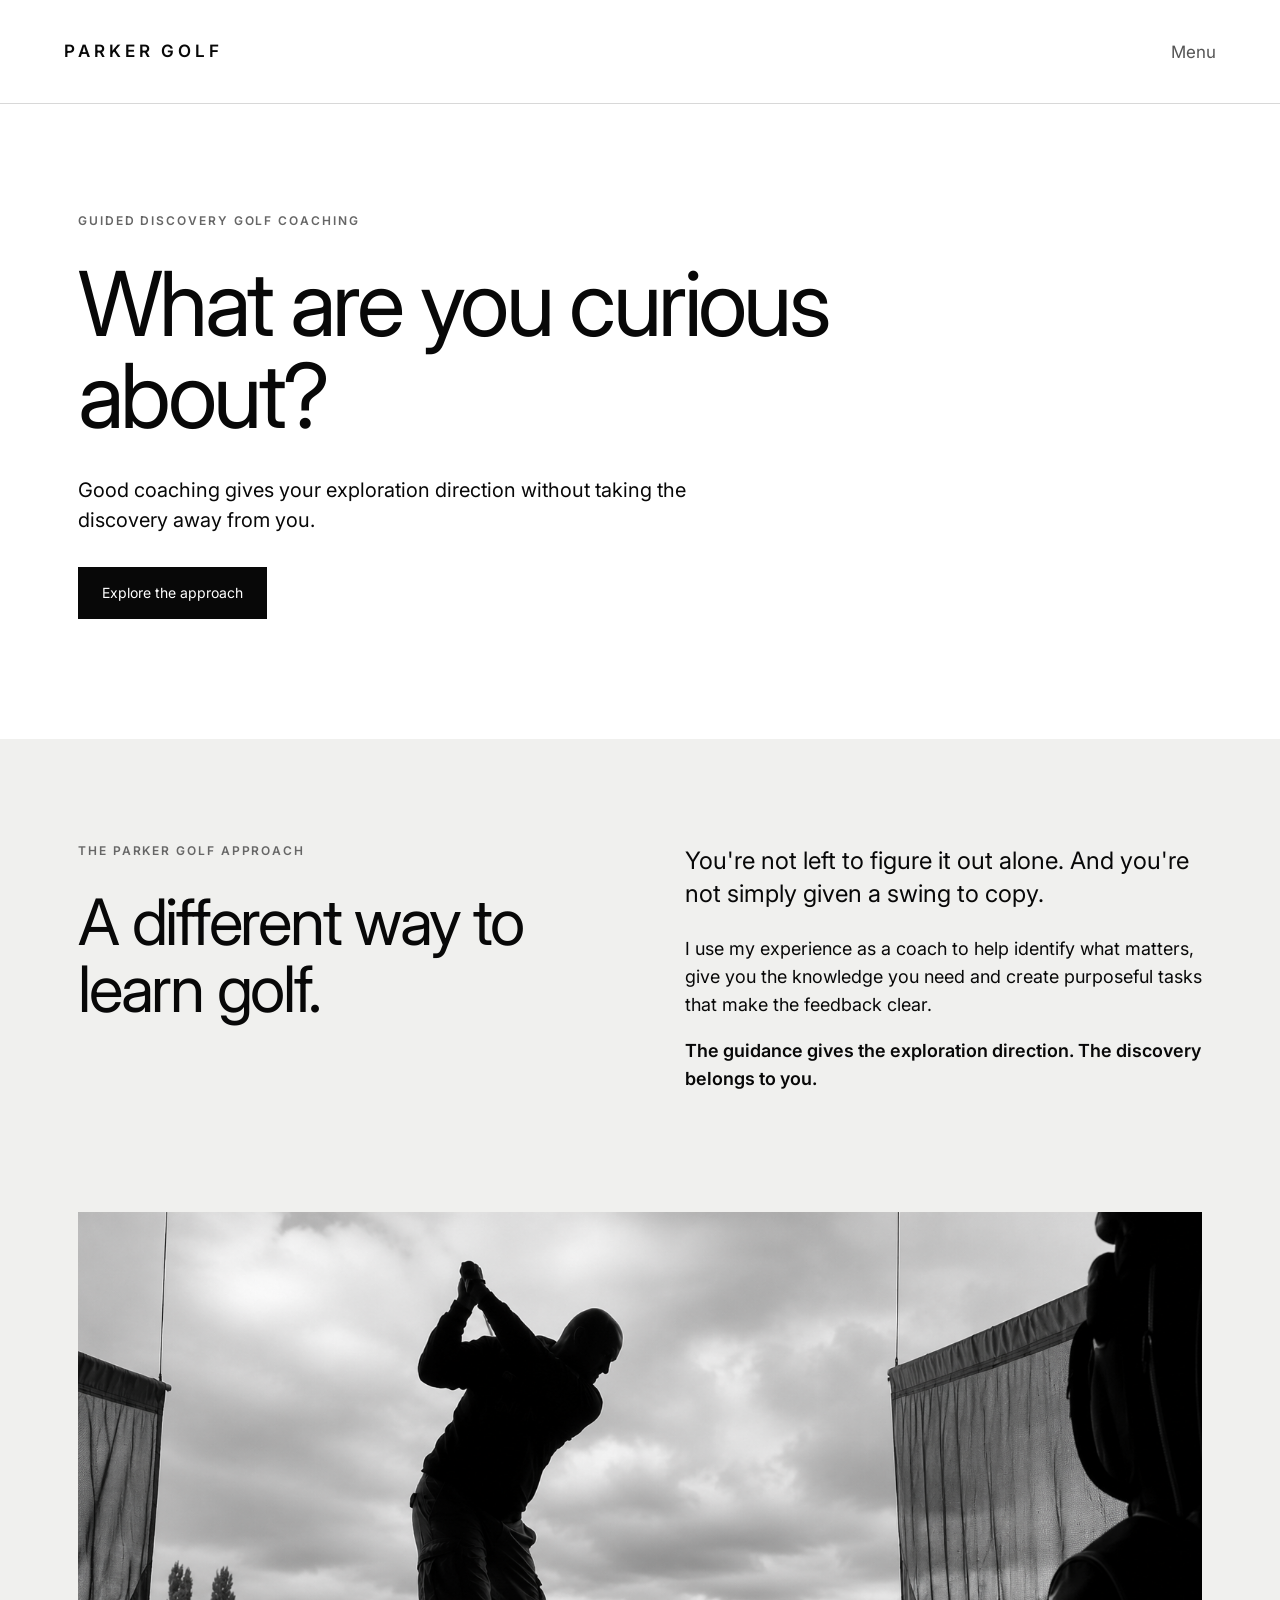
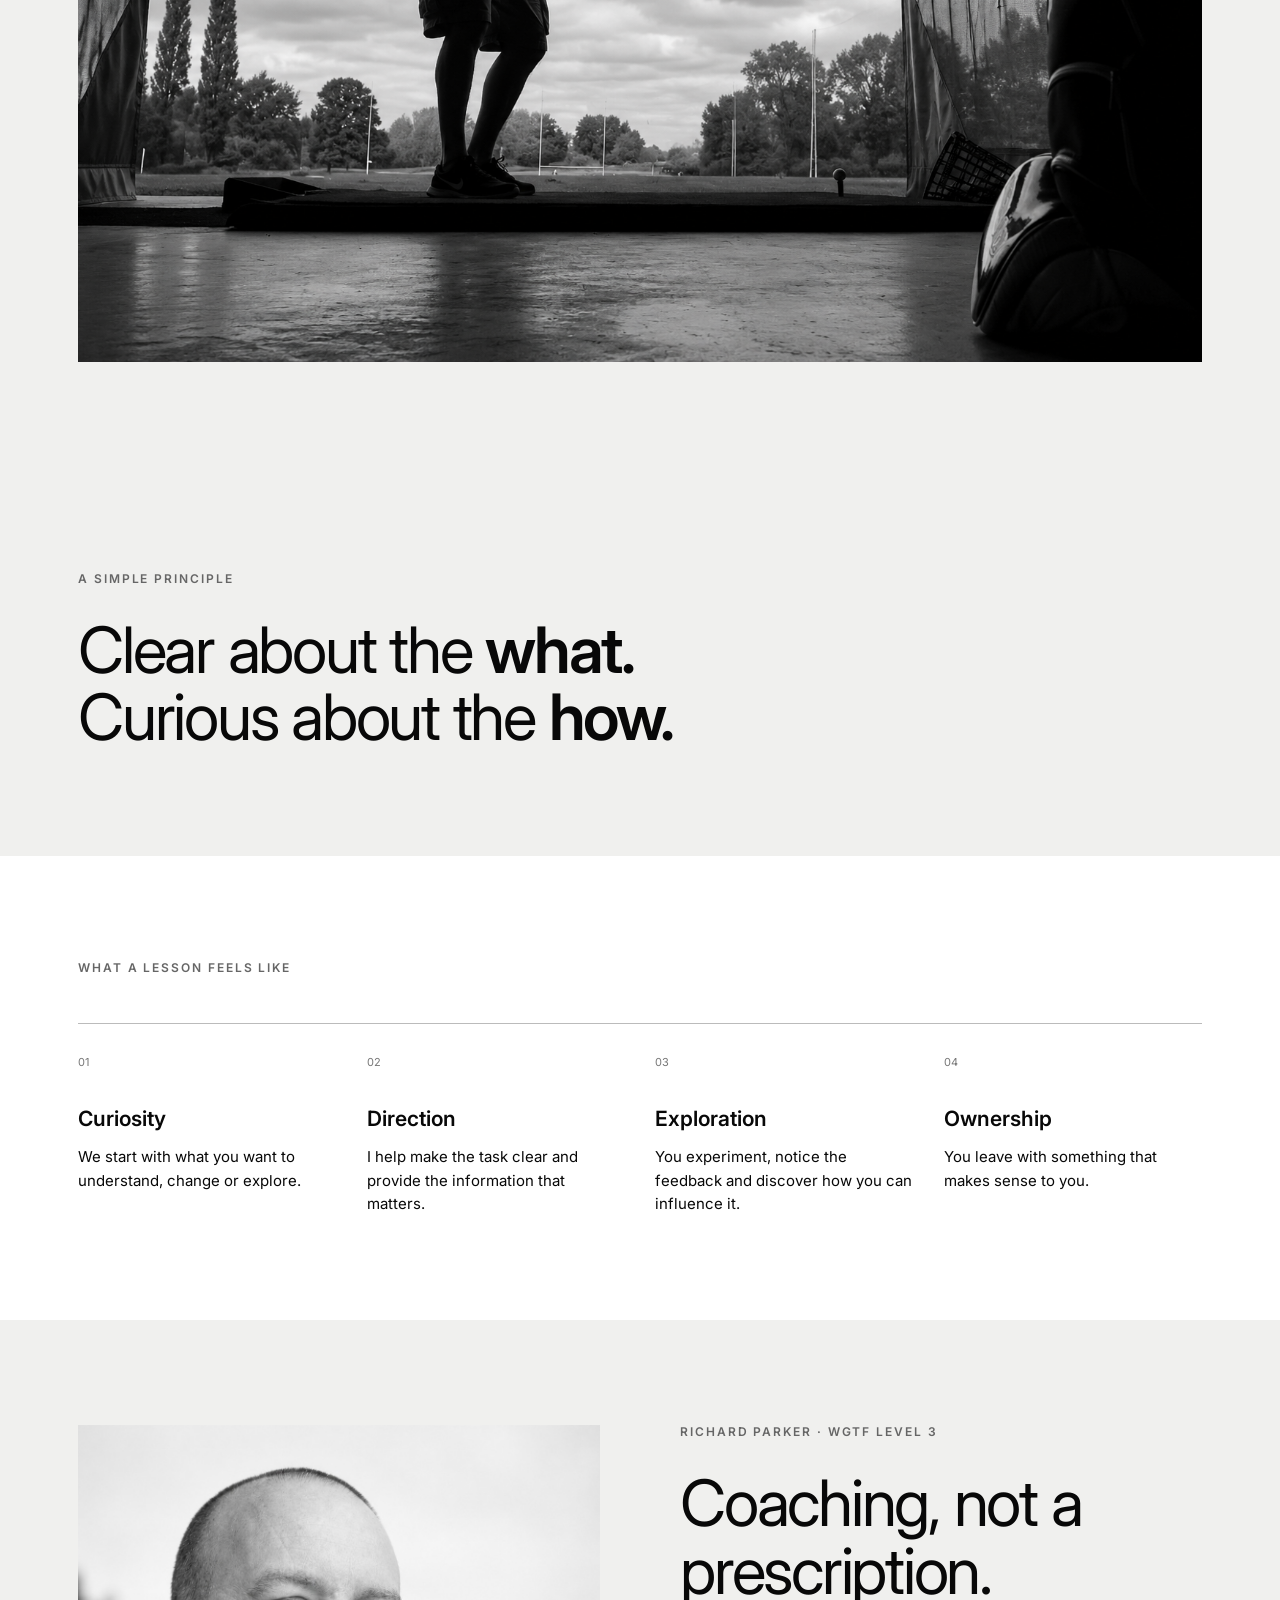
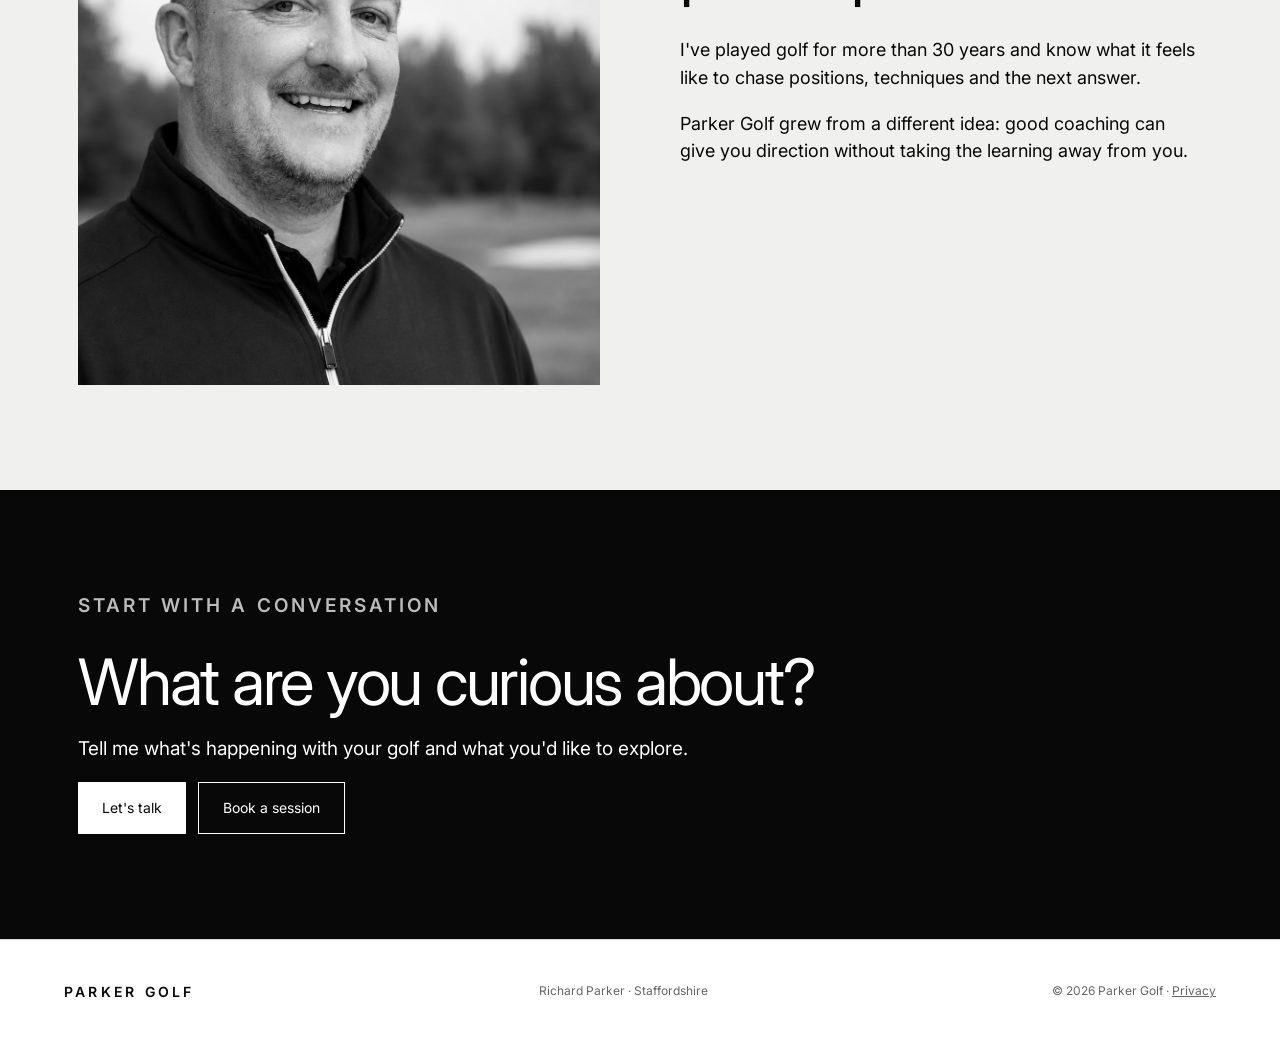
==== index.html @ 538c5660 "Add files via upload" ====
<!doctype html>
<html lang="en-GB">
<head>
<meta charset="utf-8"><meta name="viewport" content="width=device-width,initial-scale=1">
<title>Parker Golf — Guided Discovery Golf Coaching</title>
<meta name="description" content="Parker Golf offers guided discovery golf coaching with Richard Parker in Staffordshire. Explore your golf with direction, curiosity and ownership.">
<meta name="application-name" content="Parker Golf">
<meta name="theme-color" content="#080808">
<link rel="canonical" href="https://richardparker-golf.github.io/">
<link rel="icon" type="image/png" sizes="512x512" href="android-chrome-512x512.png">
<link rel="apple-touch-icon" href="android-chrome-512x512.png">
<meta property="og:type" content="website">
<meta property="og:site_name" content="Parker Golf">
<meta property="og:title" content="Parker Golf — Guided Discovery Golf Coaching">
<meta property="og:description" content="Guided discovery golf coaching with Richard Parker in Staffordshire.">
<meta property="og:url" content="https://richardparker-golf.github.io/">
<meta property="og:image" content="https://richardparker-golf.github.io/me_range.png">
<meta name="twitter:card" content="summary_large_image">
<meta name="twitter:title" content="Parker Golf — Guided Discovery Golf Coaching">
<meta name="twitter:description" content="Guided discovery golf coaching with Richard Parker in Staffordshire.">
<meta name="twitter:image" content="https://richardparker-golf.github.io/me_range.png">
<script type="application/ld+json">{"@context":"https://schema.org","@type":"SportsActivityLocation","name":"Parker Golf","url":"https://richardparker-golf.github.io/","description":"Guided discovery golf coaching with Richard Parker in Staffordshire.","areaServed":"Staffordshire","sameAs":["https://www.sumupbookings.com/parkergolf"]}</script>
<link rel="preconnect" href="https://fonts.googleapis.com"><link rel="preconnect" href="https://fonts.gstatic.com" crossorigin>
<link href="https://fonts.googleapis.com/css2?family=Inter:wght@400;500;600&display=swap" rel="stylesheet">
<style>
:root{--ink:#080808;--muted:#666;--line:#d8d8d8;--soft:#f0f0ee}
*{box-sizing:border-box}html{scroll-behavior:smooth}body{margin:0;font-family:Inter,-apple-system,BlinkMacSystemFont,"Segoe UI",sans-serif;color:var(--ink);background:#fff;font-size:16px;line-height:1.55}a{color:inherit}
.header{height:104px;padding:0 5vw;display:flex;align-items:center;justify-content:space-between;border-bottom:1px solid var(--line)}
.brand{font-size:17px;font-weight:600;letter-spacing:.23em;text-decoration:none;white-space:nowrap}.menu-btn{border:0;background:transparent;font:400 17px Inter,sans-serif;color:#555;padding:12px 0}
.menu{display:none;border-bottom:1px solid var(--line);padding:18px 5vw;text-align:right}.menu.open{display:block}.menu a{font-size:14px;text-decoration:none;margin-left:28px}
.wrap{max-width:1180px;margin:auto;padding-left:28px;padding-right:28px}
.hero{padding-top:110px;padding-bottom:120px}.label{margin:0 0 30px;font-size:12px;line-height:1.2;font-weight:600;letter-spacing:.16em;color:var(--muted)}
h1,h2,h3,p{font-family:Inter,-apple-system,BlinkMacSystemFont,"Segoe UI",sans-serif}
h1{font-size:clamp(56px,7vw,92px);line-height:1.02;letter-spacing:-.04em;font-weight:400;margin:0;max-width:920px}
.hero-copy{font-size:20px;line-height:1.5;max-width:670px;margin:34px 0 0}
.action{display:inline-block;margin-top:32px;background:#080808;color:#fff;padding:15px 24px;text-decoration:none;font-size:14px}
.section{padding-top:105px;padding-bottom:105px}.soft{background:var(--soft)}
.grid{display:grid;grid-template-columns:1fr 1fr;gap:90px}
.approach-grid{grid-template-columns:1fr 1fr;align-items:start;gap:90px}.approach-grid>*{min-width:0}.approach-copy{max-width:570px}.approach-image{grid-column:1 / -1;margin:12px 0 0}.approach-image img{display:block;width:100%;height:auto;object-fit:contain}
h2{font-size:clamp(43px,5vw,68px);line-height:1.05;letter-spacing:-.035em;font-weight:400;margin:0}
.copy{font-size:18px;max-width:600px}.copy p:first-child{font-size:24px;line-height:1.4;margin-top:0}.copy strong{font-weight:600}
.principle{text-align:left}.principle h2{max-width:820px}.principle h2 strong{font-weight:600}
.principle-band{background:var(--soft)}
.steps{display:grid;grid-template-columns:repeat(4,1fr);gap:30px;margin-top:48px;border-top:1px solid #bbb}.step{padding-top:24px}.step span{font-size:11px;color:#777}.step h3{font-size:21px;font-weight:600;margin:30px 0 10px}.step p{font-size:15px;margin:0}
.about{display:grid;grid-template-columns:1fr 1fr;gap:80px;align-items:start}.portrait{height:560px;overflow:hidden}.portrait img{width:100%;height:100%;object-fit:cover;object-position:center 18%}.about-text h2{margin-bottom:32px}.about-text>p:not(.label){font-size:18px;max-width:570px}
.contact{background:#080808;color:#fff}.contact .label{color:#bbb}.contact p{font-size:19px;max-width:650px}.contact-actions{display:flex;gap:12px;flex-wrap:wrap;margin-top:18px}.light-action{display:inline-block;background:#fff;color:#080808;padding:15px 24px;text-decoration:none;font-size:14px}.outline-action{display:inline-block;border:1px solid #fff;color:#fff;padding:14px 24px;text-decoration:none;font-size:14px}
.footer{min-height:104px;padding:30px 5vw;border-top:1px solid var(--line);display:flex;align-items:center;justify-content:space-between;gap:30px;font-size:12px;color:#666}.footer .brand{font-size:14px;color:#080808}
@media(max-width:760px){
.header{height:92px;padding:0 26px}.brand{font-size:15px}.menu-btn{font-size:15px}.menu{padding:14px 26px}.menu a{margin-left:18px}
.wrap{padding-left:26px;padding-right:26px}.hero{padding-top:90px;padding-bottom:95px}h1{font-size:56px;letter-spacing:-.035em}.hero-copy{font-size:18px}
.menu.open{display:flex;flex-direction:column;align-items:flex-end;gap:16px;padding-top:20px;padding-bottom:22px}.menu.open a{margin-left:0;font-size:15px;line-height:1.2}
.section{padding-top:82px;padding-bottom:82px}.grid,.about{grid-template-columns:1fr;gap:46px}.copy p:first-child{font-size:22px}.principle{text-align:left}.approach-grid{grid-template-columns:1fr;gap:46px}.approach-image{grid-column:auto;margin-top:0}.approach-image img{height:auto;max-height:none}
.steps{grid-template-columns:1fr 1fr;gap:30px 22px}.portrait{height:450px}.portrait img{object-position:center 12%}.footer{padding:30px 26px;align-items:flex-start;flex-direction:column;gap:10px}
}
</style>
</head>
<body>
<header class="header"><a class="brand" href="#top">PARKER GOLF</a><button class="menu-btn" id="mb" aria-expanded="false">Menu</button></header>
<nav class="menu" id="menu"><a href="#approach">Approach</a><a href="#lesson">A lesson</a><a href="#richard">Richard</a><a href="#contact">Let's talk</a><a href="https://www.sumupbookings.com/parkergolf" target="_blank" rel="noopener">Book a session</a></nav>
<main id="top">
<section class="hero wrap">
<p class="label">GUIDED DISCOVERY GOLF COACHING</p>
<h1>What are you curious about?</h1>
<p class="hero-copy">Good coaching gives your exploration direction without taking the discovery away from you.</p>
<a class="action" href="#approach">Explore the approach</a>
</section>

<section id="approach" class="soft"><div class="section wrap grid approach-grid">
<div><p class="label">THE PARKER GOLF APPROACH</p><h2>A different way to learn golf.</h2></div>
<div class="approach-copy"><div class="copy"><p>You're not left to figure it out alone. And you're not simply given a swing to copy.</p>
<p>I use my experience as a coach to help identify what matters, give you the knowledge you need and create purposeful tasks that make the feedback clear.</p>
<p><strong>The guidance gives the exploration direction. The discovery belongs to you.</strong></p></div></div>
<figure class="approach-image"><img src="me_range.png" alt="A golfer exploring a swing on the range"></figure>
</div></section>

<section class="principle-band"><div class="section wrap principle"><p class="label">A SIMPLE PRINCIPLE</p><h2>Clear about the <strong>what.</strong><br>Curious about the <strong>how.</strong></h2></div></section>

<section id="lesson" class="section wrap"><p class="label">WHAT A LESSON FEELS LIKE</p>
<div class="steps">
<div class="step"><span>01</span><h3>Curiosity</h3><p>We start with what you want to understand, change or explore.</p></div>
<div class="step"><span>02</span><h3>Direction</h3><p>I help make the task clear and provide the information that matters.</p></div>
<div class="step"><span>03</span><h3>Exploration</h3><p>You experiment, notice the feedback and discover how you can influence it.</p></div>
<div class="step"><span>04</span><h3>Ownership</h3><p>You leave with something that makes sense to you.</p></div>
</div></section>

<section id="richard" class="soft"><div class="section wrap about">
<div class="portrait"><img src="richard-parker.jpg" alt="Richard Parker"></div>
<div class="about-text"><p class="label">RICHARD PARKER · WGTF LEVEL 3</p><h2>Coaching, not a prescription.</h2>
<p>I've played golf for more than 30 years and know what it feels like to chase positions, techniques and the next answer.</p>
<p>Parker Golf grew from a different idea: good coaching can give you direction without taking the learning away from you.</p></div>
</div></section>

<section id="contact" class="contact"><div class="section wrap"><p class="label">START WITH A CONVERSATION</p><h2>What are you curious about?</h2>
<p>Tell me what's happening with your golf and what you'd like to explore.</p><div class="contact-actions"><a class="light-action" href="mailto:hello@parkergolf.uk?subject=Parker%20Golf%20coaching">Let's talk</a><a class="outline-action" href="https://www.sumupbookings.com/parkergolf" target="_blank" rel="noopener">Book a session</a></div></div></section>
</main>
<footer class="footer"><span class="brand">PARKER GOLF</span><span>Richard Parker · Staffordshire</span><span>© 2026 Parker Golf · <a href="privacy.html">Privacy</a></span></footer>
<script>const b=document.getElementById('mb'),m=document.getElementById('menu');function closeMenu(){m.classList.remove('open');b.setAttribute('aria-expanded','false');b.textContent='Menu'}b.addEventListener('click',()=>{const o=m.classList.toggle('open');b.setAttribute('aria-expanded',String(o));b.textContent=o?'Close':'Menu'});m.querySelectorAll('a').forEach(a=>a.addEventListener('click',closeMenu));</script>
</body></html>
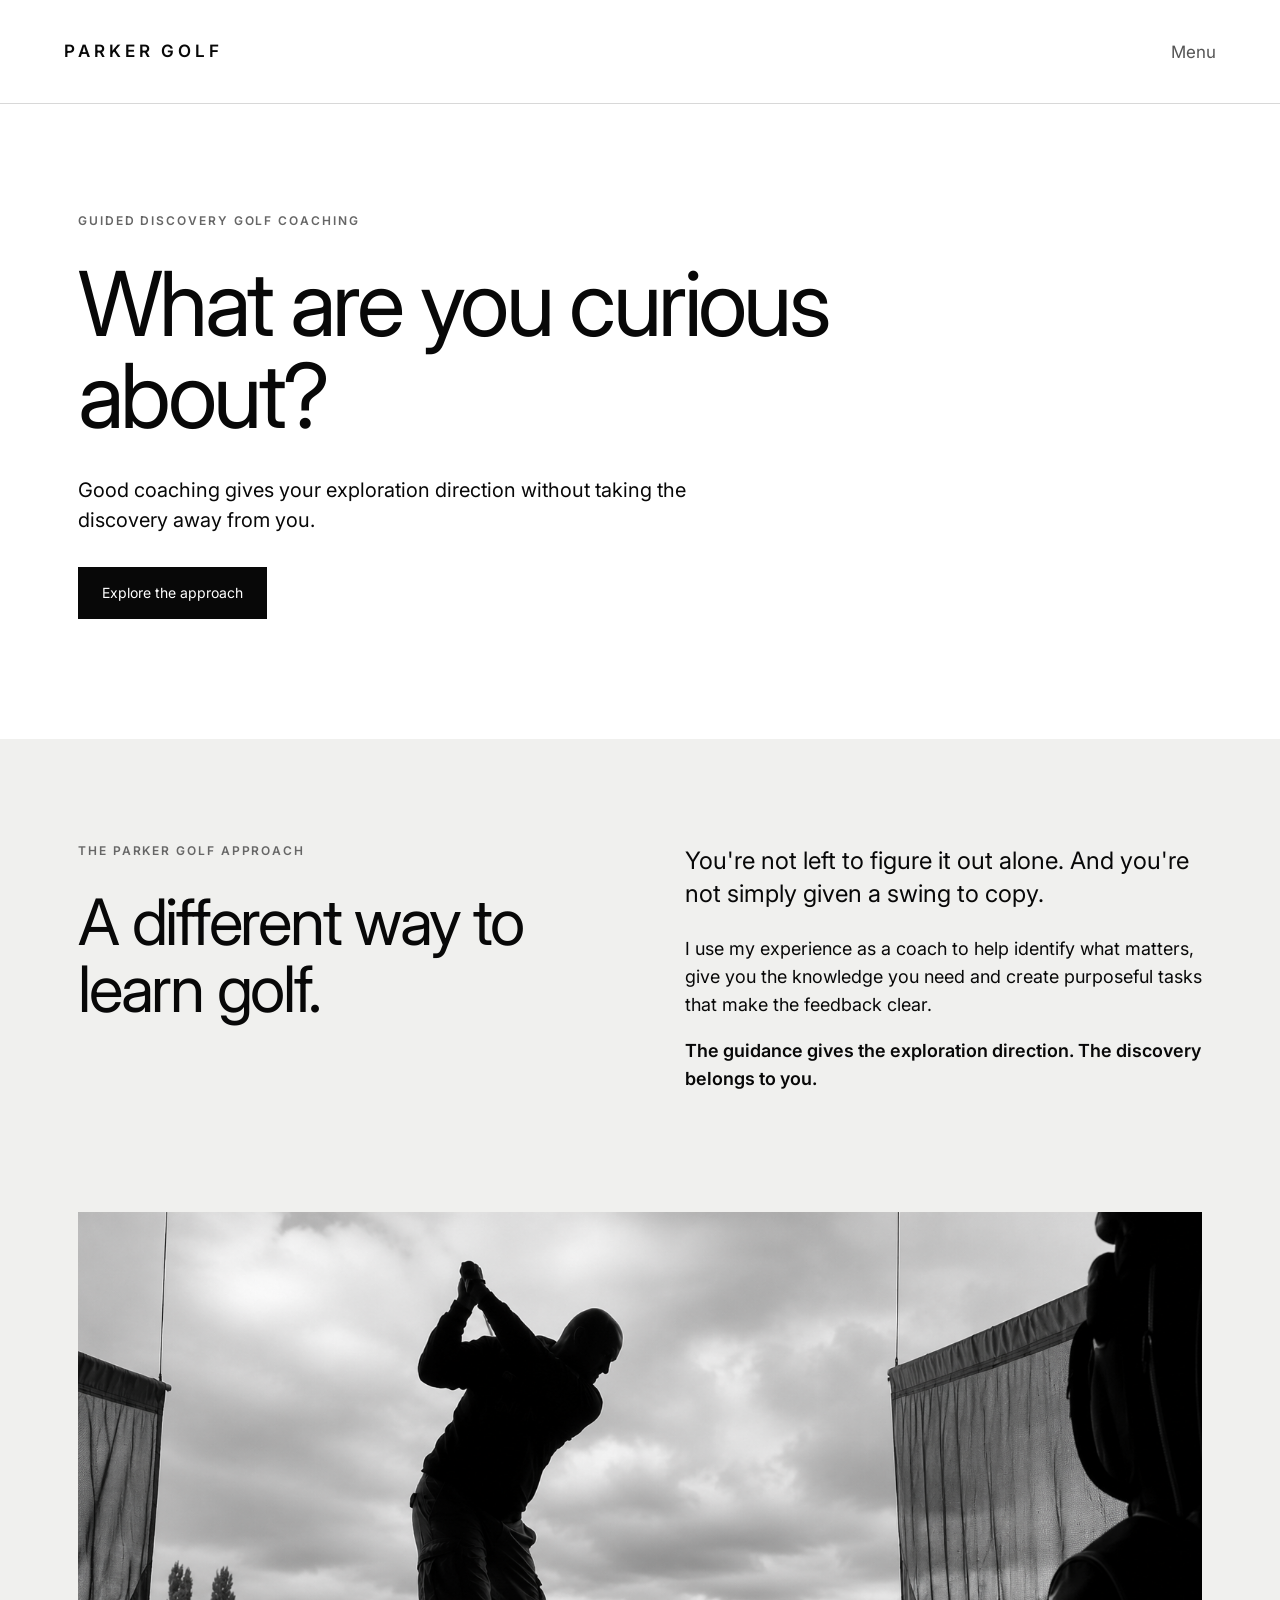
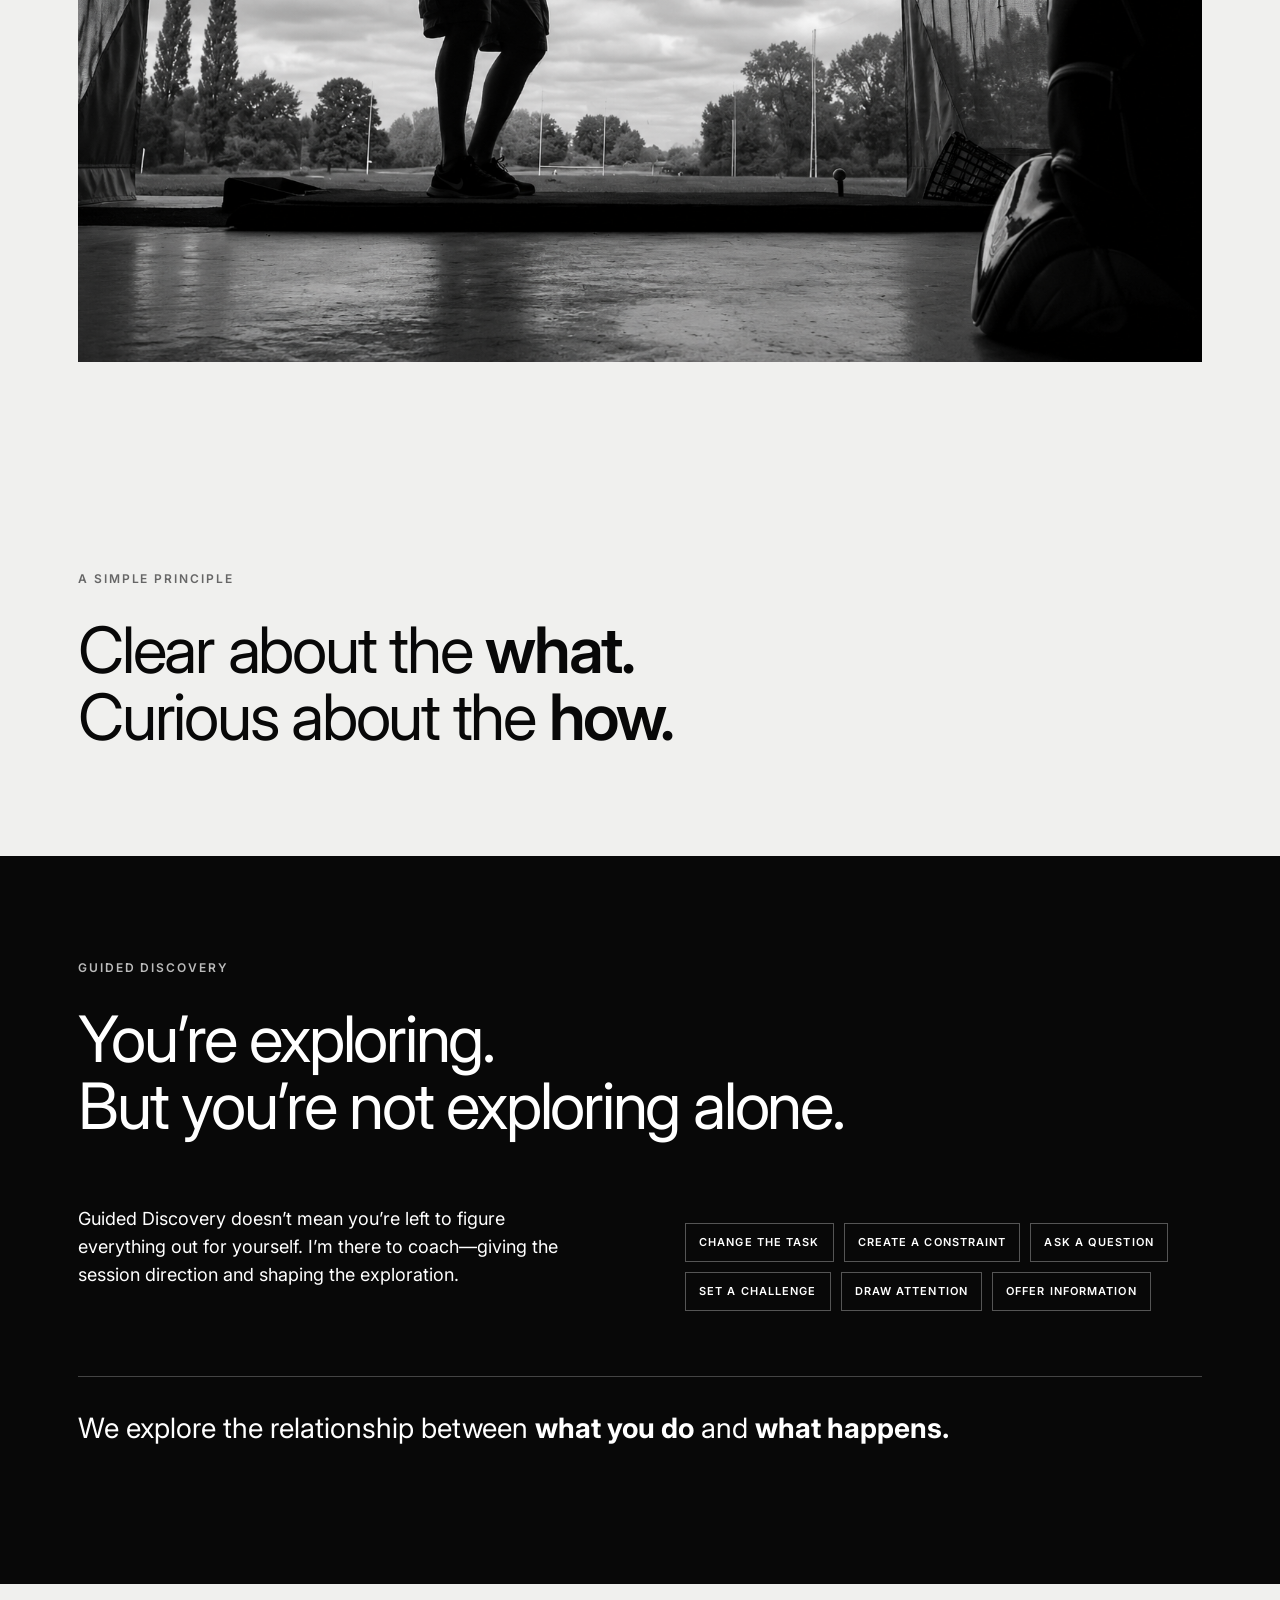
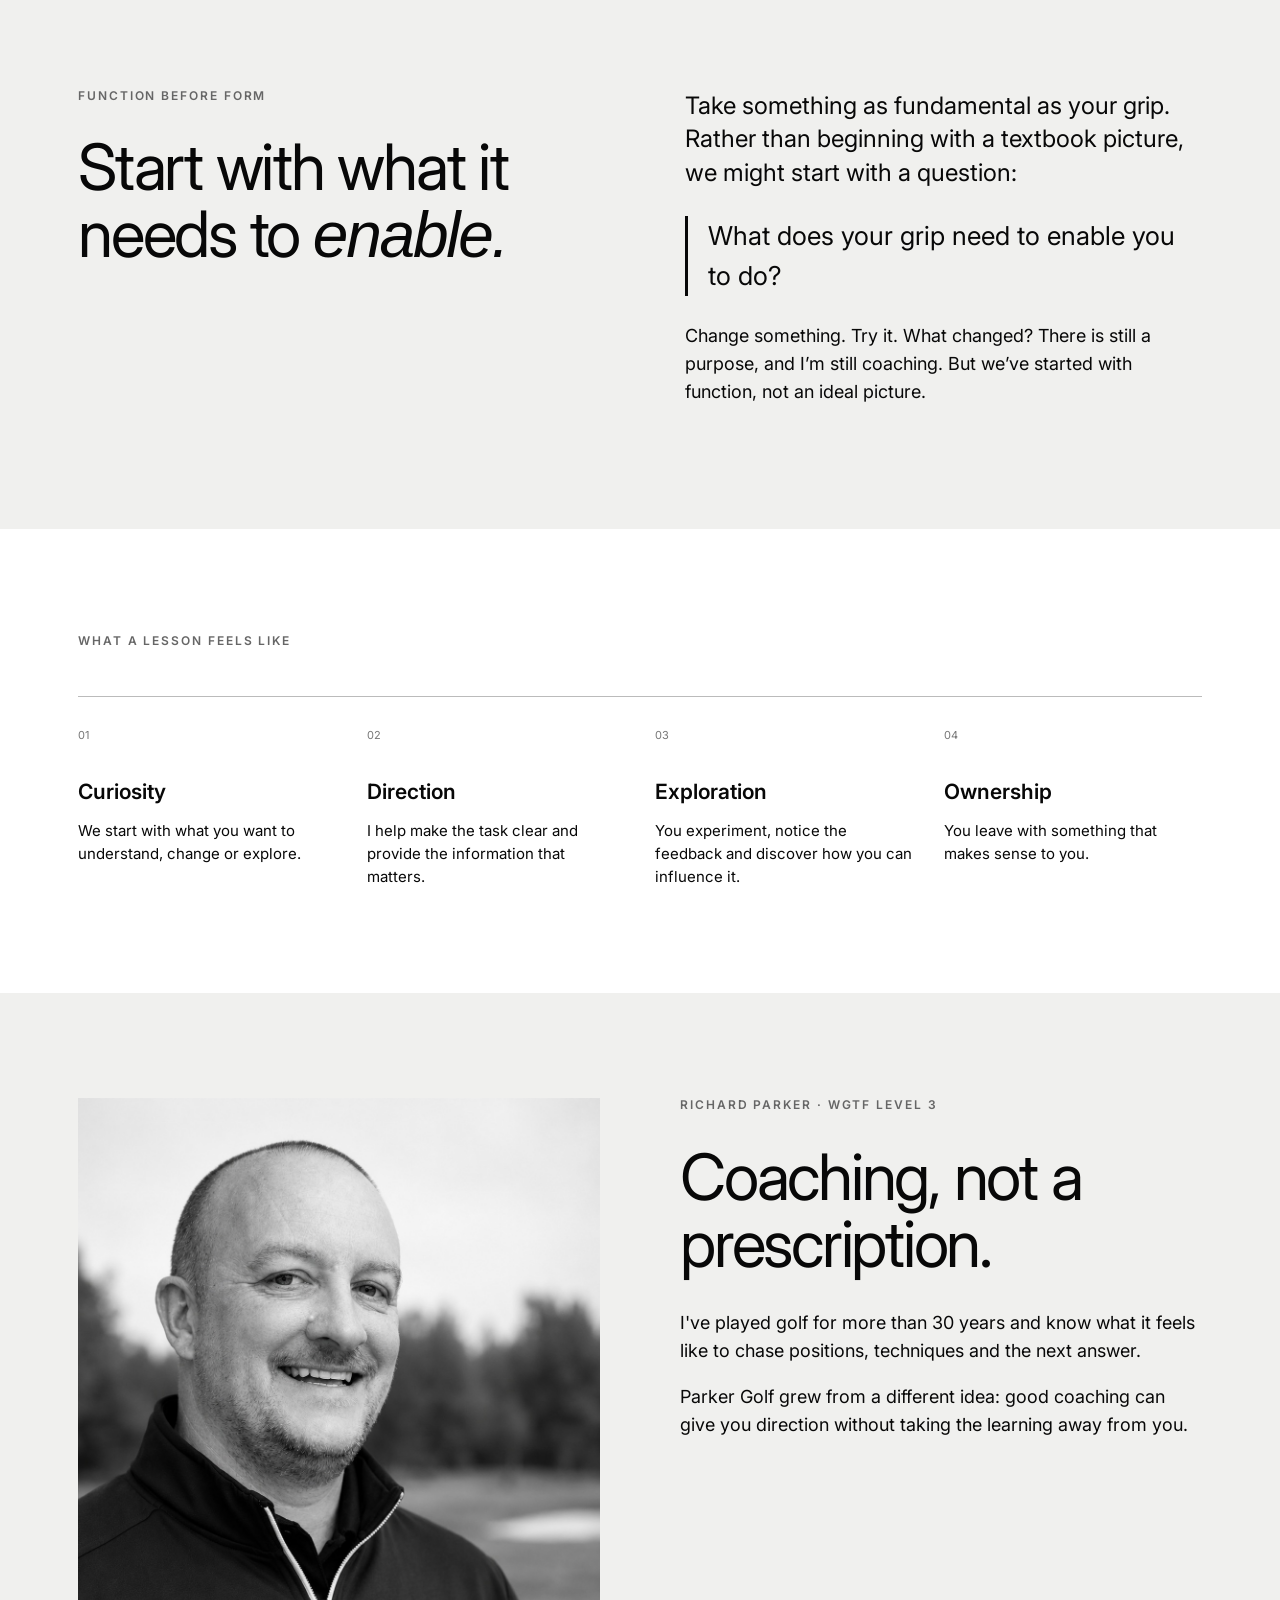
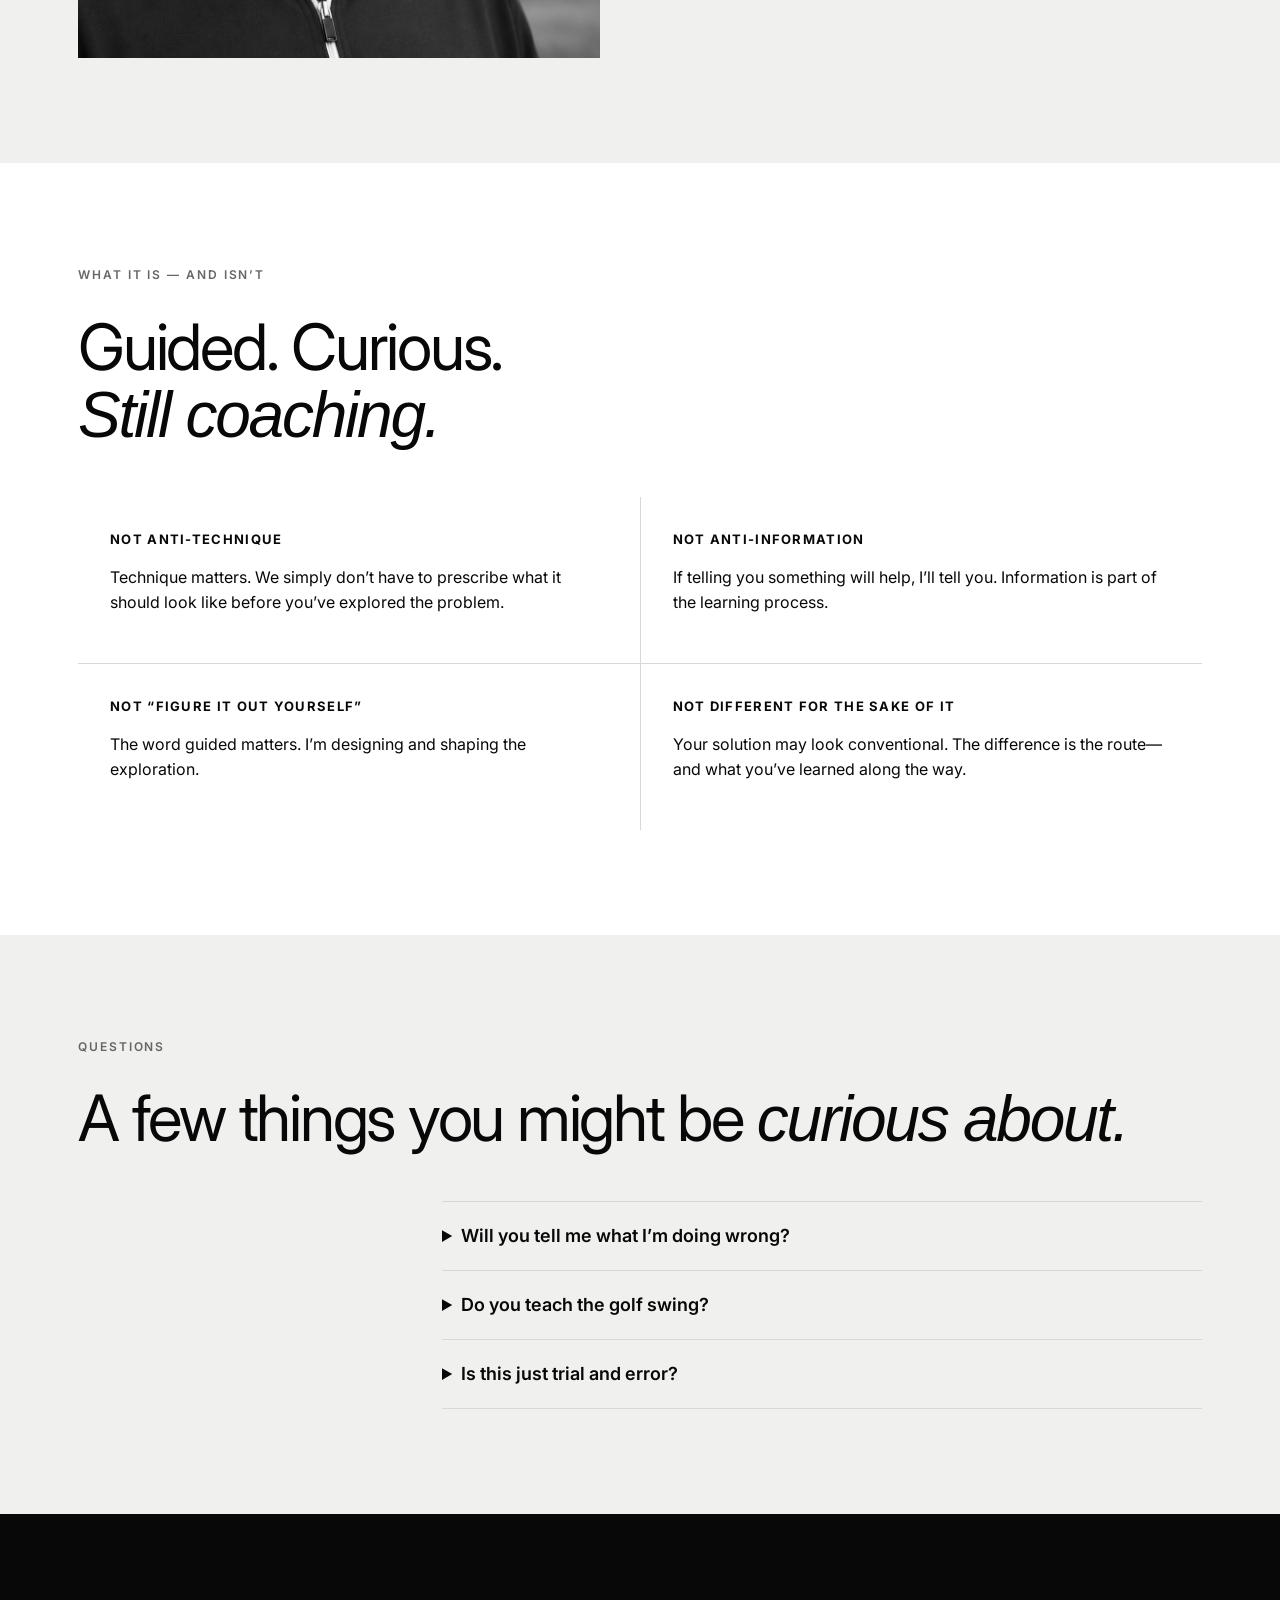
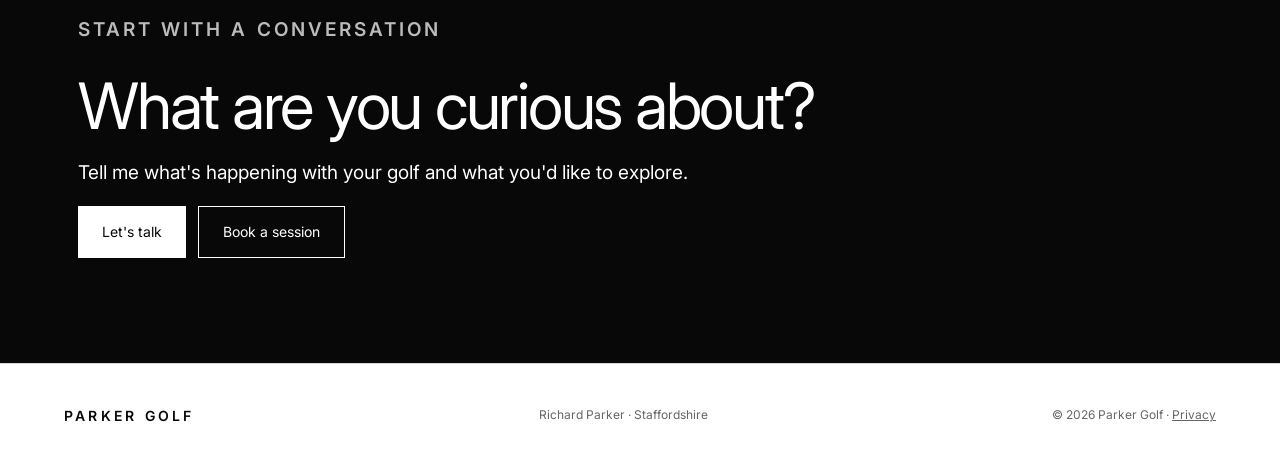
==== commit b6c80962: "Add files via upload" ====
--- a/index.html
+++ b/index.html
@@ -53,6 +53,9 @@
 .steps{grid-template-columns:1fr 1fr;gap:30px 22px}.portrait{height:450px}.portrait img{object-position:center 12%}.footer{padding:30px 26px;align-items:flex-start;flex-direction:column;gap:10px}
 }
 </style>
+<style>
+.full-copy{max-width:720px}.full-copy p{font-size:18px}.dark-band{background:#080808;color:#fff}.dark-band .label{color:#bbb}.chips{display:flex;gap:10px;flex-wrap:wrap;margin-top:36px}.chips span{border:1px solid #555;padding:10px 13px;font-size:11px;font-weight:600;letter-spacing:.1em}.question-grid{display:grid;grid-template-columns:1fr 1fr;gap:1px;background:#d8d8d8;margin-top:48px}.question-grid article{background:#fff;padding:32px}.question-grid h3{font-size:13px;letter-spacing:.1em;margin:0 0 14px}.faq details{border-top:1px solid #d8d8d8;padding:20px 0}.faq details:last-child{border-bottom:1px solid #d8d8d8}.faq summary{cursor:pointer;font-size:18px;font-weight:600}.faq details p{max-width:650px}.portrait-image{display:block;width:100%;height:520px;object-fit:cover;object-position:center 18%;margin-top:38px}@media(max-width:760px){.question-grid{grid-template-columns:1fr}.portrait-image{height:440px}}
+</style>
 </head>
 <body>
 <header class="header"><a class="brand" href="#top">PARKER GOLF</a><button class="menu-btn" id="mb" aria-expanded="false">Menu</button></header>
@@ -75,6 +78,10 @@
 
 <section class="principle-band"><div class="section wrap principle"><p class="label">A SIMPLE PRINCIPLE</p><h2>Clear about the <strong>what.</strong><br>Curious about the <strong>how.</strong></h2></div></section>
 
+<section class="dark-band"><div class="section wrap"><p class="label">GUIDED DISCOVERY</p><h2>You’re exploring.<br><span>But you’re not exploring alone.</span></h2><div class="grid" style="margin-top:48px"><div class="full-copy"><p>Guided Discovery doesn’t mean you’re left to figure everything out for yourself. I’m there to coach—giving the session direction and shaping the exploration.</p></div><div class="chips"><span>CHANGE THE TASK</span><span>CREATE A CONSTRAINT</span><span>ASK A QUESTION</span><span>SET A CHALLENGE</span><span>DRAW ATTENTION</span><span>OFFER INFORMATION</span></div></div><p style="font-size:28px;border-top:1px solid #444;padding-top:30px;margin-top:65px">We explore the relationship between <strong>what you do</strong> and <strong>what happens.</strong></p></div></section>
+
+<section class="section soft"><div class="wrap grid"><div><p class="label">FUNCTION BEFORE FORM</p><h2>Start with what it needs to <em>enable.</em></h2></div><div class="copy"><p>Take something as fundamental as your grip. Rather than beginning with a textbook picture, we might start with a question:</p><p style="font-size:26px;border-left:3px solid;padding-left:20px">What does your grip need to enable you to do?</p><p>Change something. Try it. What changed? There is still a purpose, and I’m still coaching. But we’ve started with function, not an ideal picture.</p></div></div></section>
+
 <section id="lesson" class="section wrap"><p class="label">WHAT A LESSON FEELS LIKE</p>
 <div class="steps">
 <div class="step"><span>01</span><h3>Curiosity</h3><p>We start with what you want to understand, change or explore.</p></div>
@@ -90,6 +97,10 @@
 <p>Parker Golf grew from a different idea: good coaching can give you direction without taking the learning away from you.</p></div>
 </div></section>
 
+<section class="section"><div class="wrap"><p class="label">WHAT IT IS — AND ISN’T</p><h2>Guided. Curious.<br><em>Still coaching.</em></h2><div class="question-grid"><article><h3>NOT ANTI-TECHNIQUE</h3><p>Technique matters. We simply don’t have to prescribe what it should look like before you’ve explored the problem.</p></article><article><h3>NOT ANTI-INFORMATION</h3><p>If telling you something will help, I’ll tell you. Information is part of the learning process.</p></article><article><h3>NOT “FIGURE IT OUT YOURSELF”</h3><p>The word guided matters. I’m designing and shaping the exploration.</p></article><article><h3>NOT DIFFERENT FOR THE SAKE OF IT</h3><p>Your solution may look conventional. The difference is the route—and what you’ve learned along the way.</p></article></div></div></section>
+
+<section class="section soft faq"><div class="wrap"><p class="label">QUESTIONS</p><h2>A few things you might be <em>curious about.</em></h2><div style="max-width:760px;margin:48px 0 0 auto"><details><summary>Will you tell me what I’m doing wrong?</summary><p>I’ll tell you what I think will help your learning. Sometimes that’s information. Sometimes a question or changed task is more useful.</p></details><details><summary>Do you teach the golf swing?</summary><p>Yes. But I don’t begin with the assumption that there’s one swing model I need to fit you into.</p></details><details><summary>Is this just trial and error?</summary><p>It’s exploration with direction. Tasks, questions, constraints and information deliberately shape the problems you solve.</p></details></div></div></section>
+
 <section id="contact" class="contact"><div class="section wrap"><p class="label">START WITH A CONVERSATION</p><h2>What are you curious about?</h2>
 <p>Tell me what's happening with your golf and what you'd like to explore.</p><div class="contact-actions"><a class="light-action" href="mailto:hello@parkergolf.uk?subject=Parker%20Golf%20coaching">Let's talk</a><a class="outline-action" href="https://www.sumupbookings.com/parkergolf" target="_blank" rel="noopener">Book a session</a></div></div></section>
 </main>
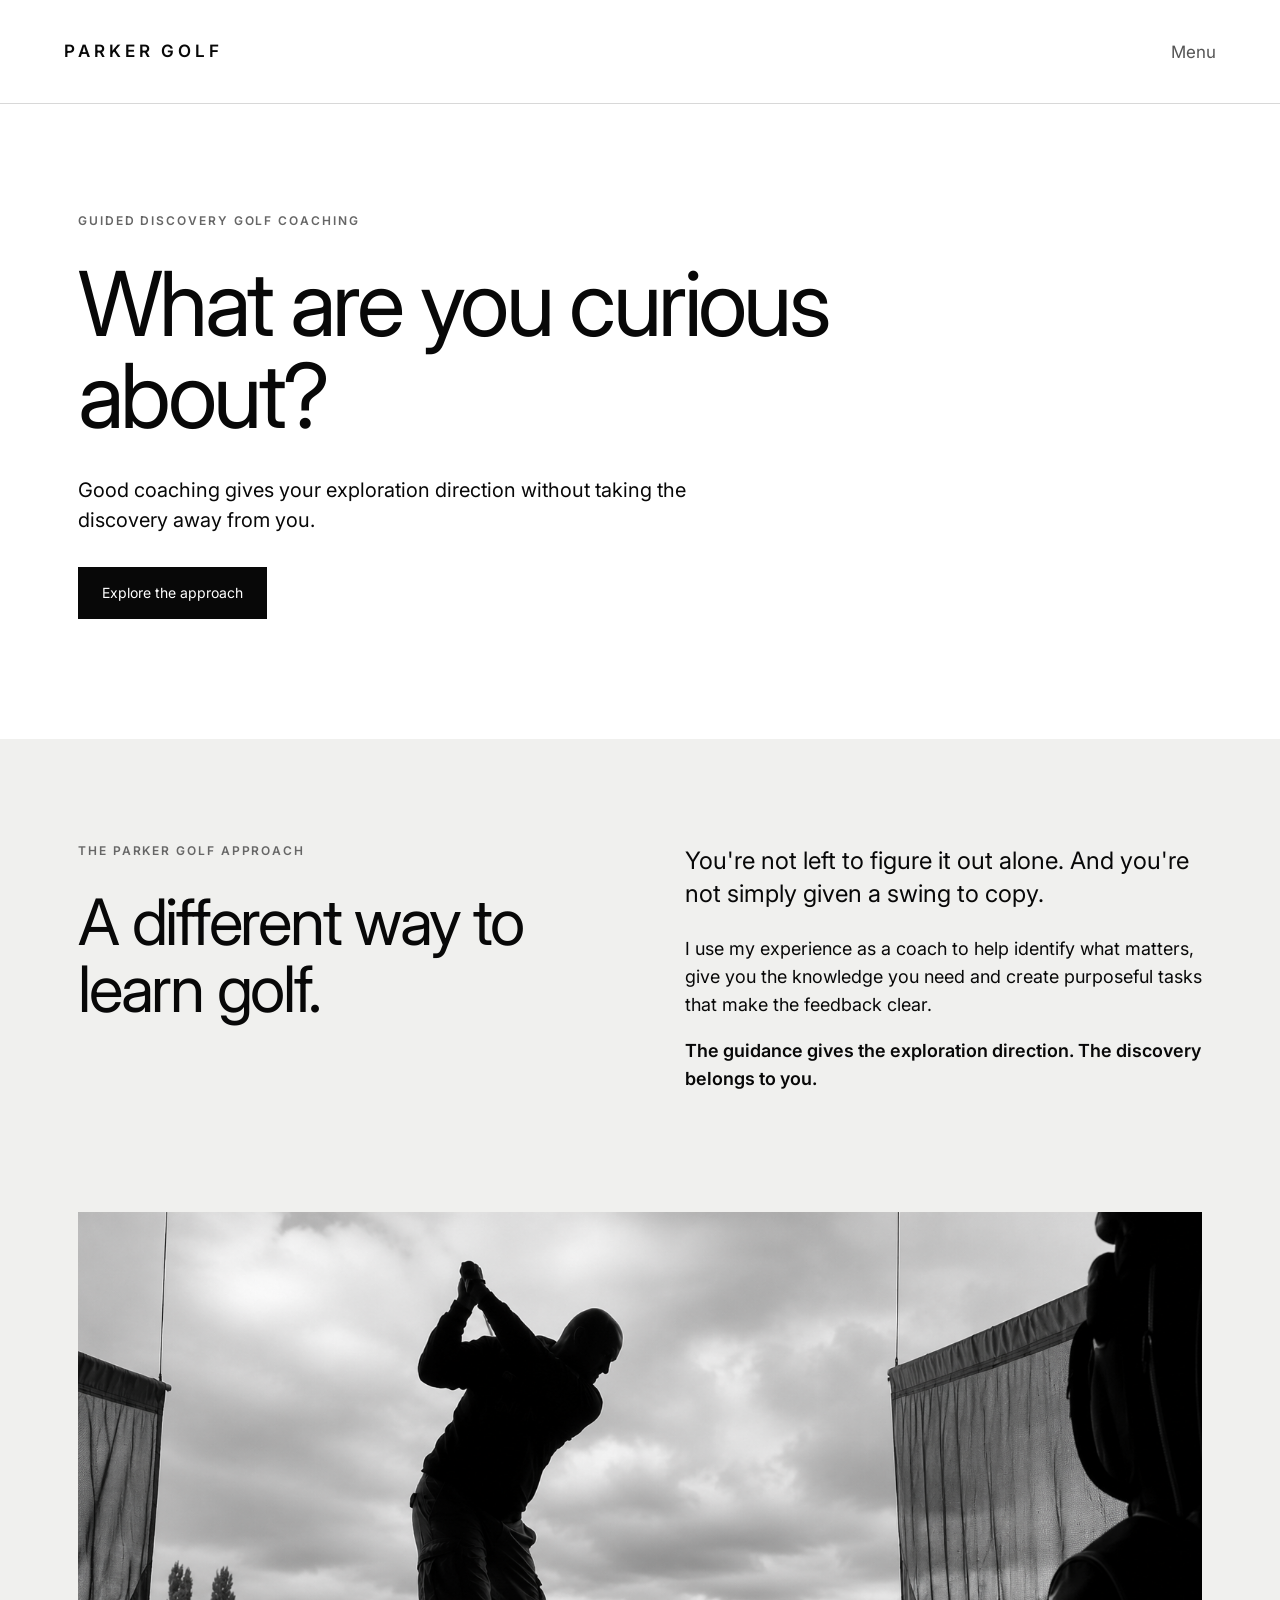
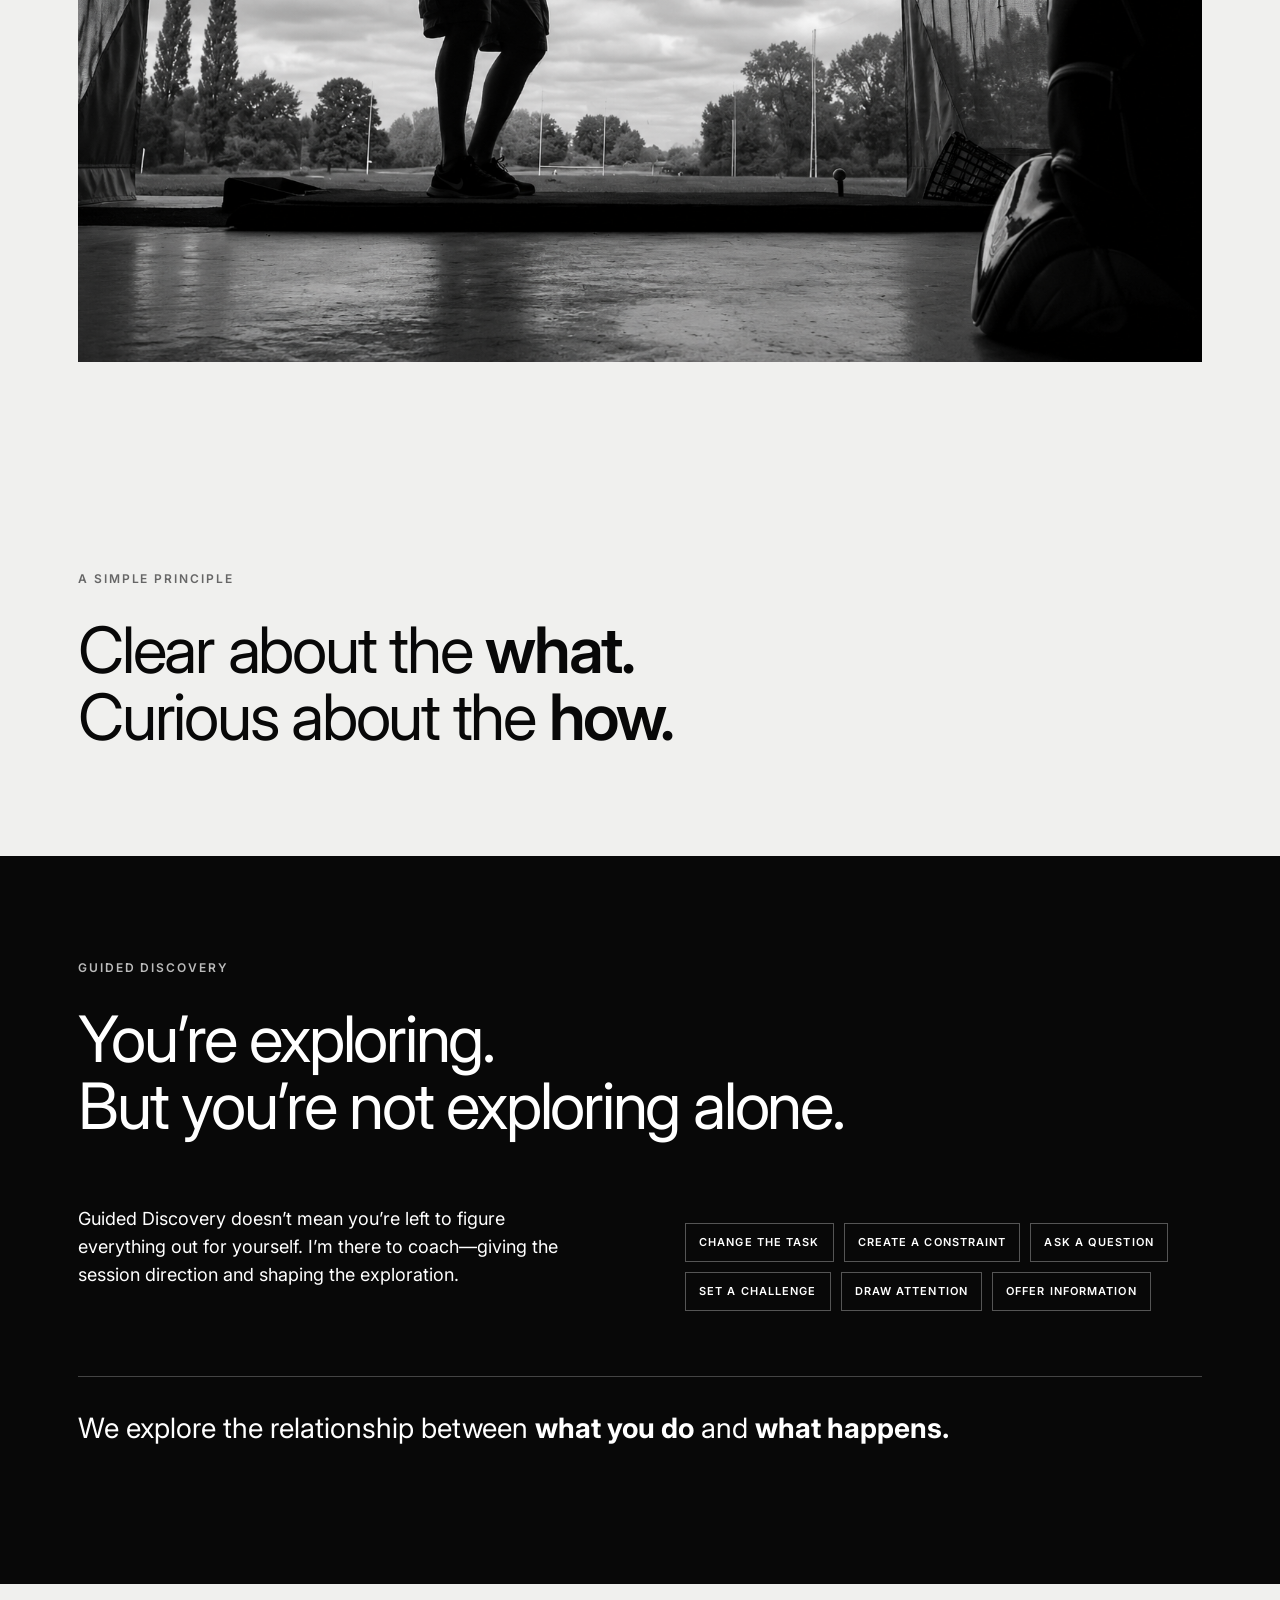
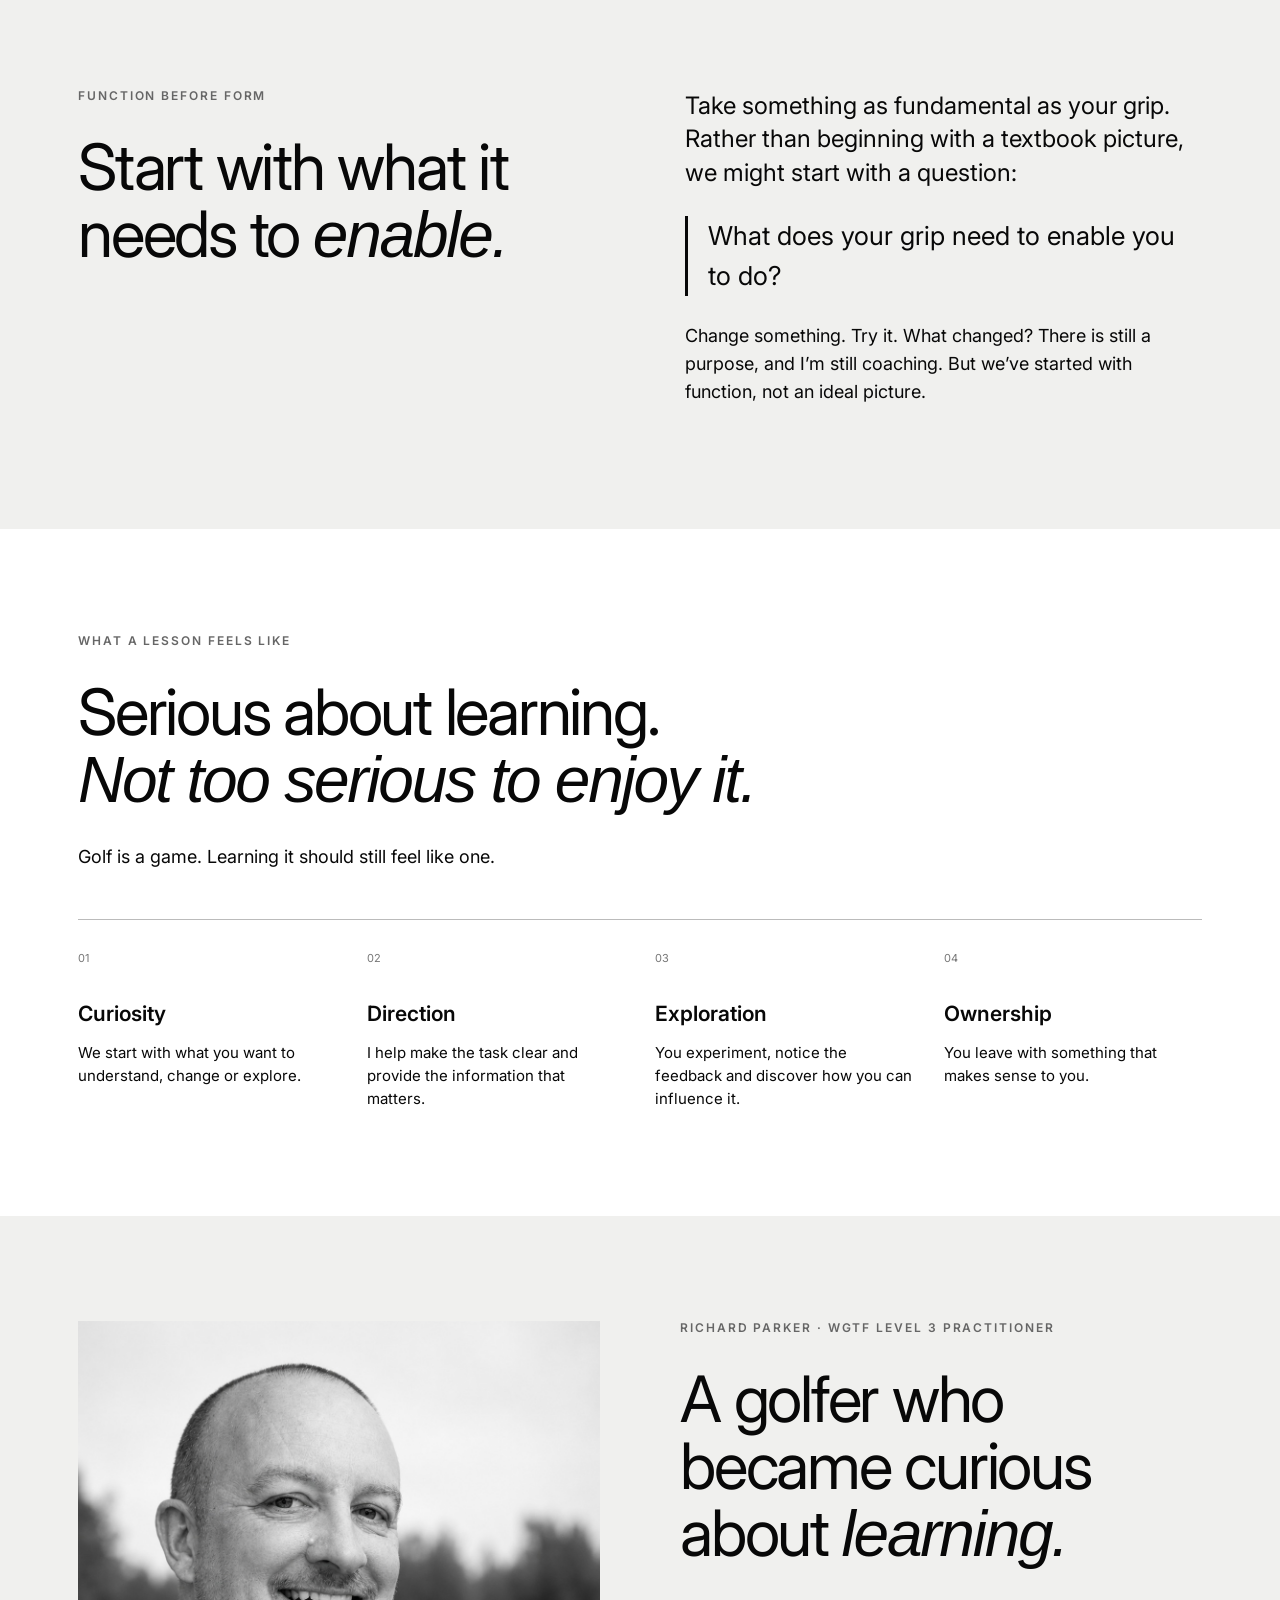
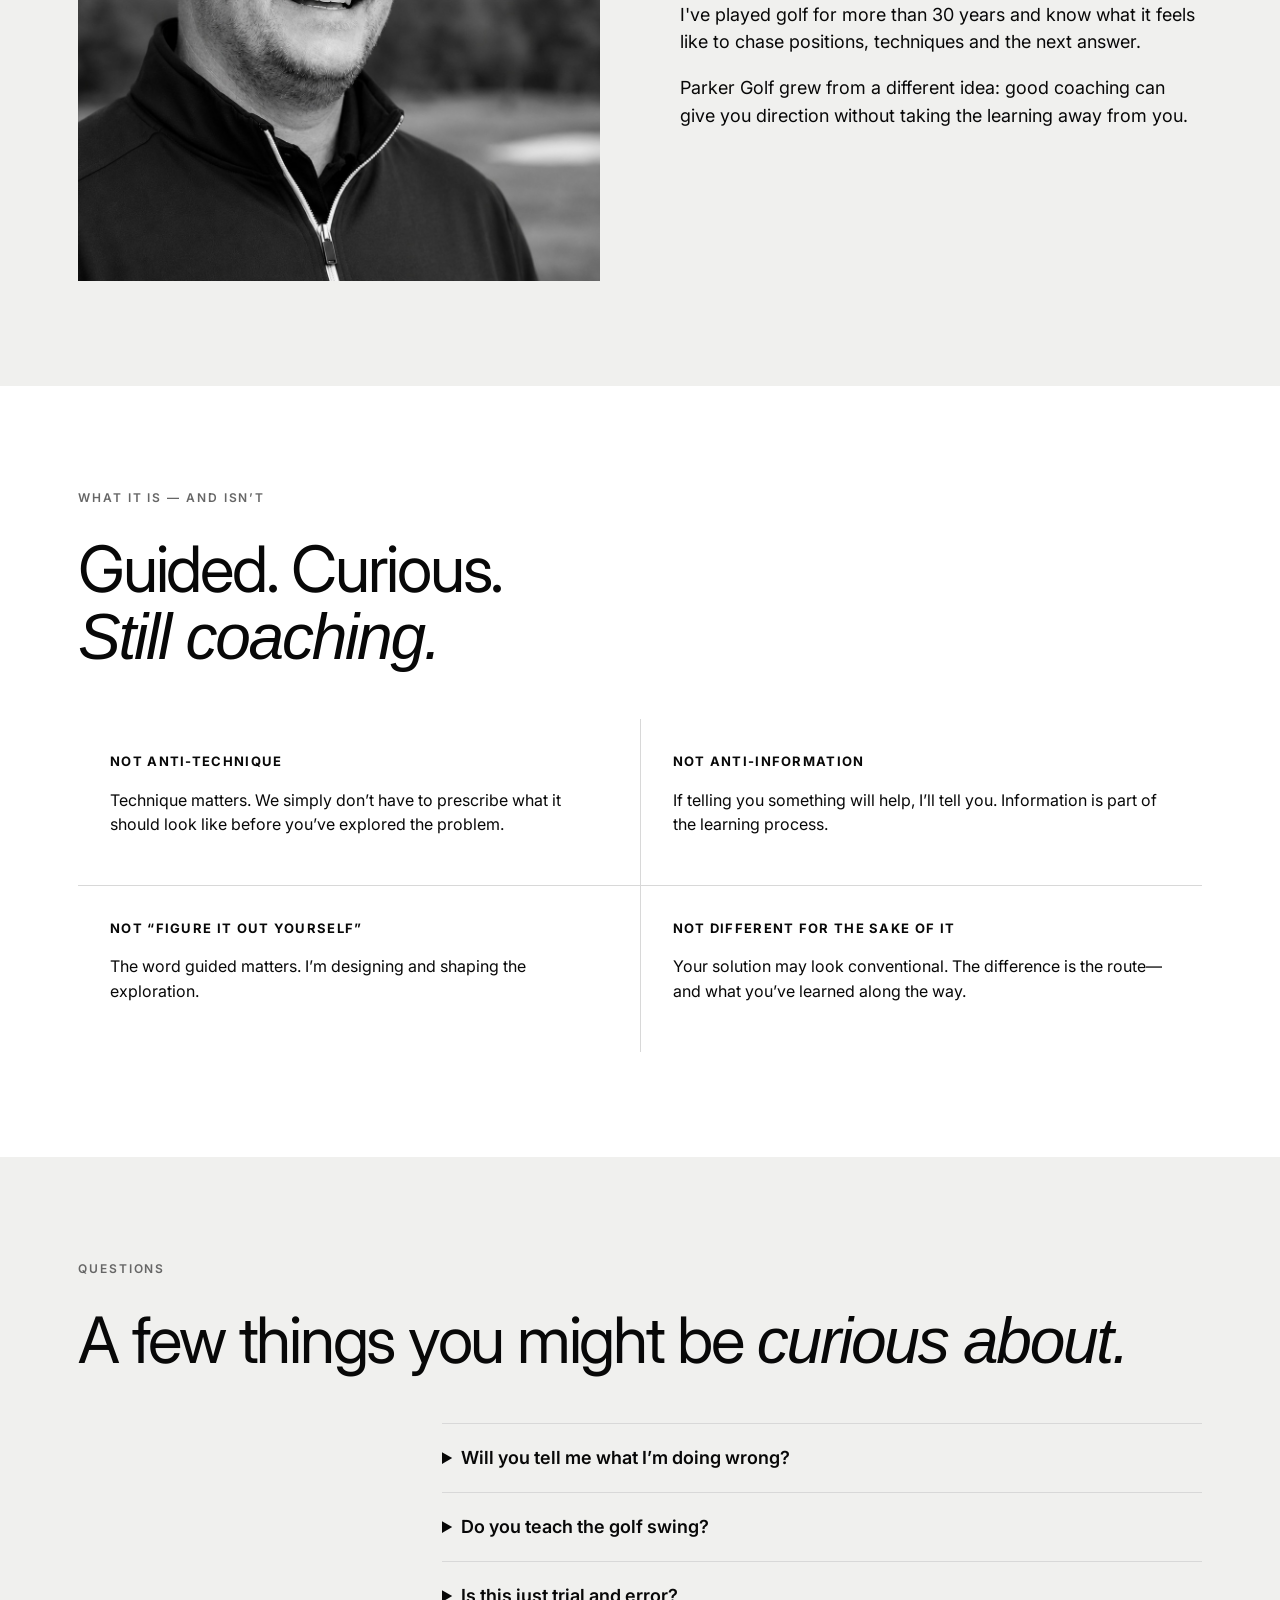
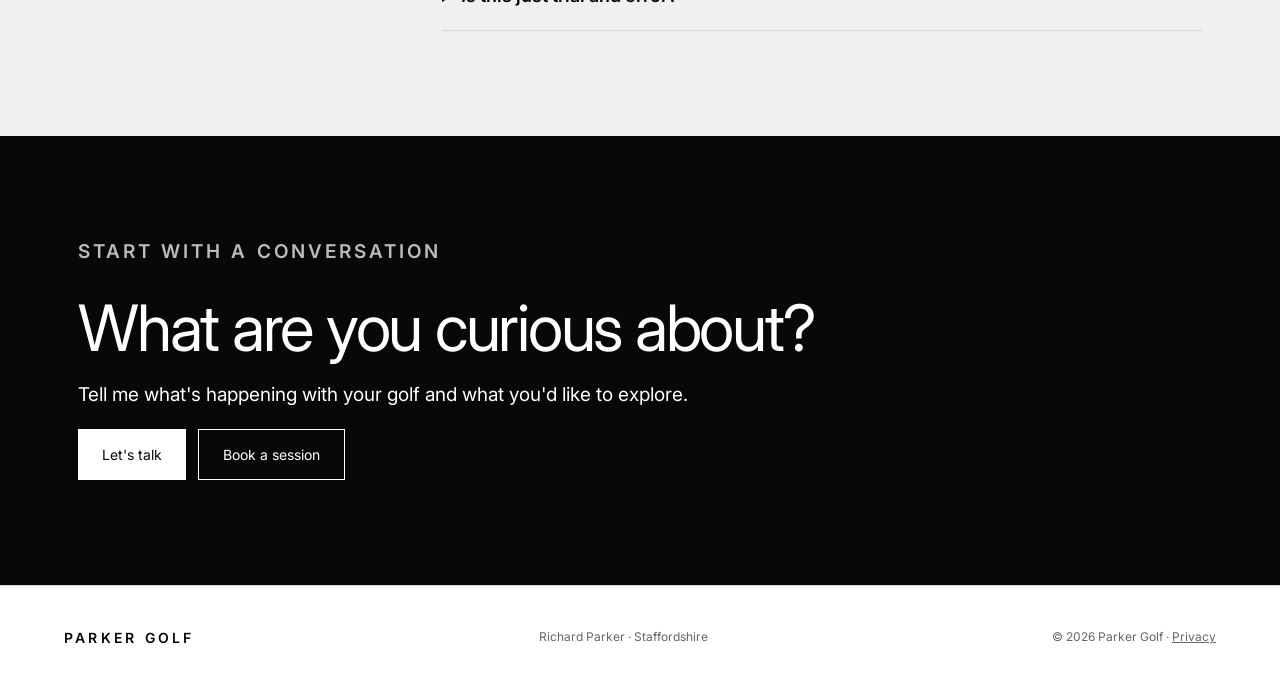
==== commit ac4cb95b: "Add files via upload" ====
--- a/index.html
+++ b/index.html
@@ -83,6 +83,8 @@
 <section class="section soft"><div class="wrap grid"><div><p class="label">FUNCTION BEFORE FORM</p><h2>Start with what it needs to <em>enable.</em></h2></div><div class="copy"><p>Take something as fundamental as your grip. Rather than beginning with a textbook picture, we might start with a question:</p><p style="font-size:26px;border-left:3px solid;padding-left:20px">What does your grip need to enable you to do?</p><p>Change something. Try it. What changed? There is still a purpose, and I’m still coaching. But we’ve started with function, not an ideal picture.</p></div></div></section>
 
 <section id="lesson" class="section wrap"><p class="label">WHAT A LESSON FEELS LIKE</p>
+<h2>Serious about learning.<br><em>Not too serious to enjoy it.</em></h2>
+<p class="copy" style="margin-top:28px">Golf is a game. Learning it should still feel like one.</p>
 <div class="steps">
 <div class="step"><span>01</span><h3>Curiosity</h3><p>We start with what you want to understand, change or explore.</p></div>
 <div class="step"><span>02</span><h3>Direction</h3><p>I help make the task clear and provide the information that matters.</p></div>
@@ -92,7 +94,7 @@
 
 <section id="richard" class="soft"><div class="section wrap about">
 <div class="portrait"><img src="richard-parker.jpg" alt="Richard Parker"></div>
-<div class="about-text"><p class="label">RICHARD PARKER · WGTF LEVEL 3</p><h2>Coaching, not a prescription.</h2>
+<div class="about-text"><p class="label">RICHARD PARKER · WGTF LEVEL 3 PRACTITIONER</p><h2>A golfer who became curious about <em>learning.</em></h2>
 <p>I've played golf for more than 30 years and know what it feels like to chase positions, techniques and the next answer.</p>
 <p>Parker Golf grew from a different idea: good coaching can give you direction without taking the learning away from you.</p></div>
 </div></section>
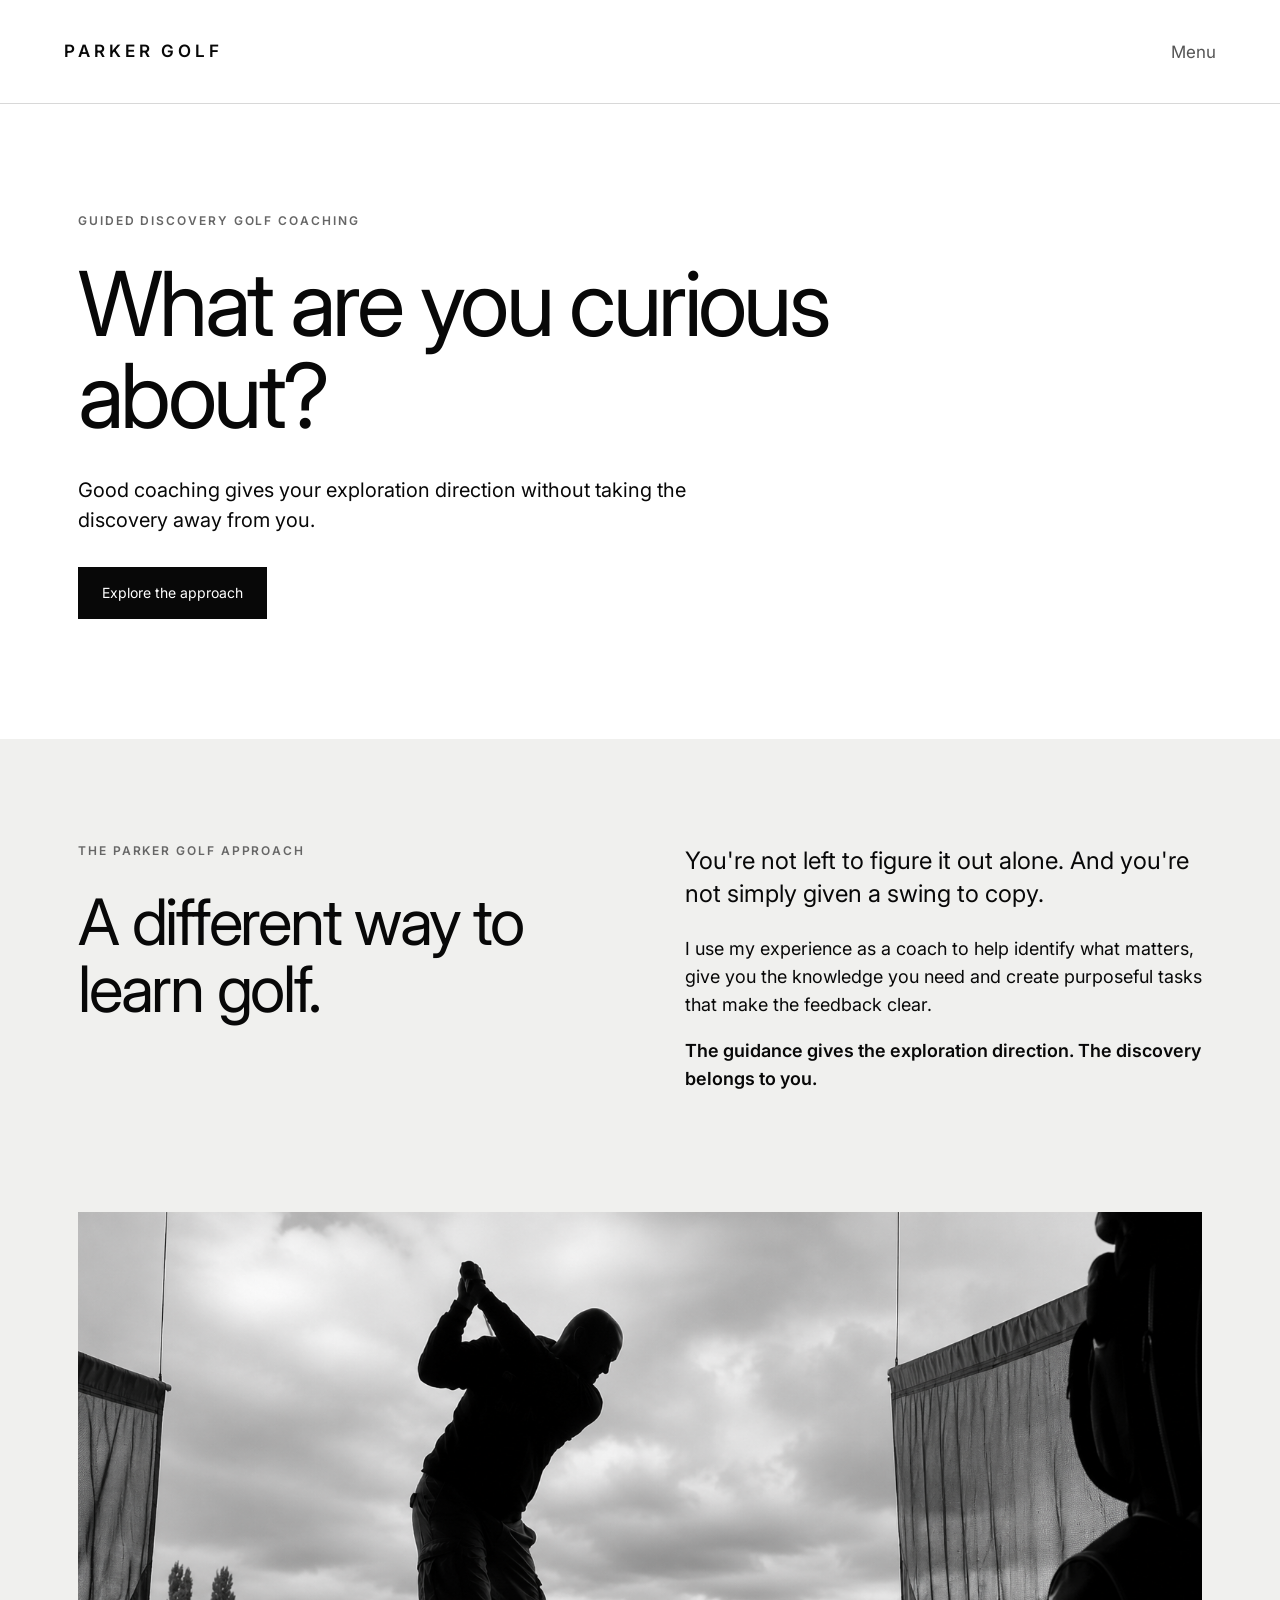
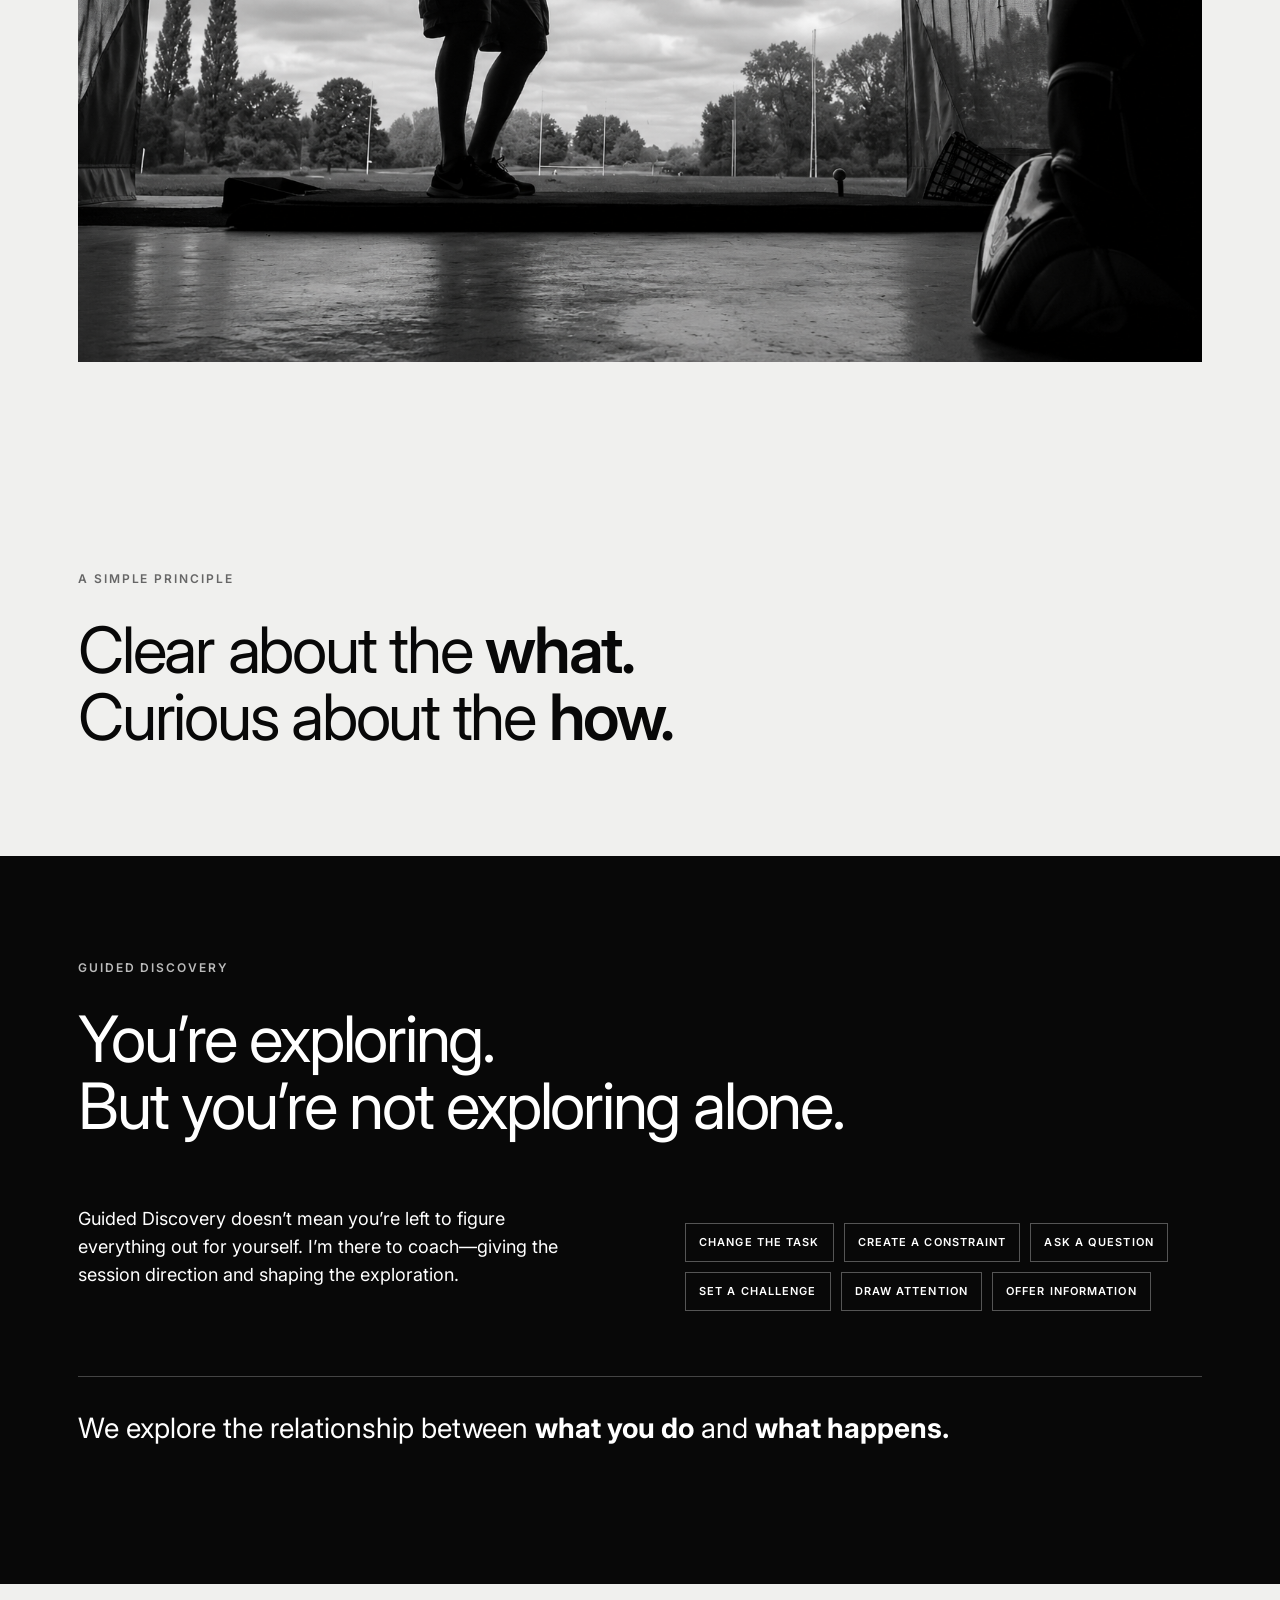
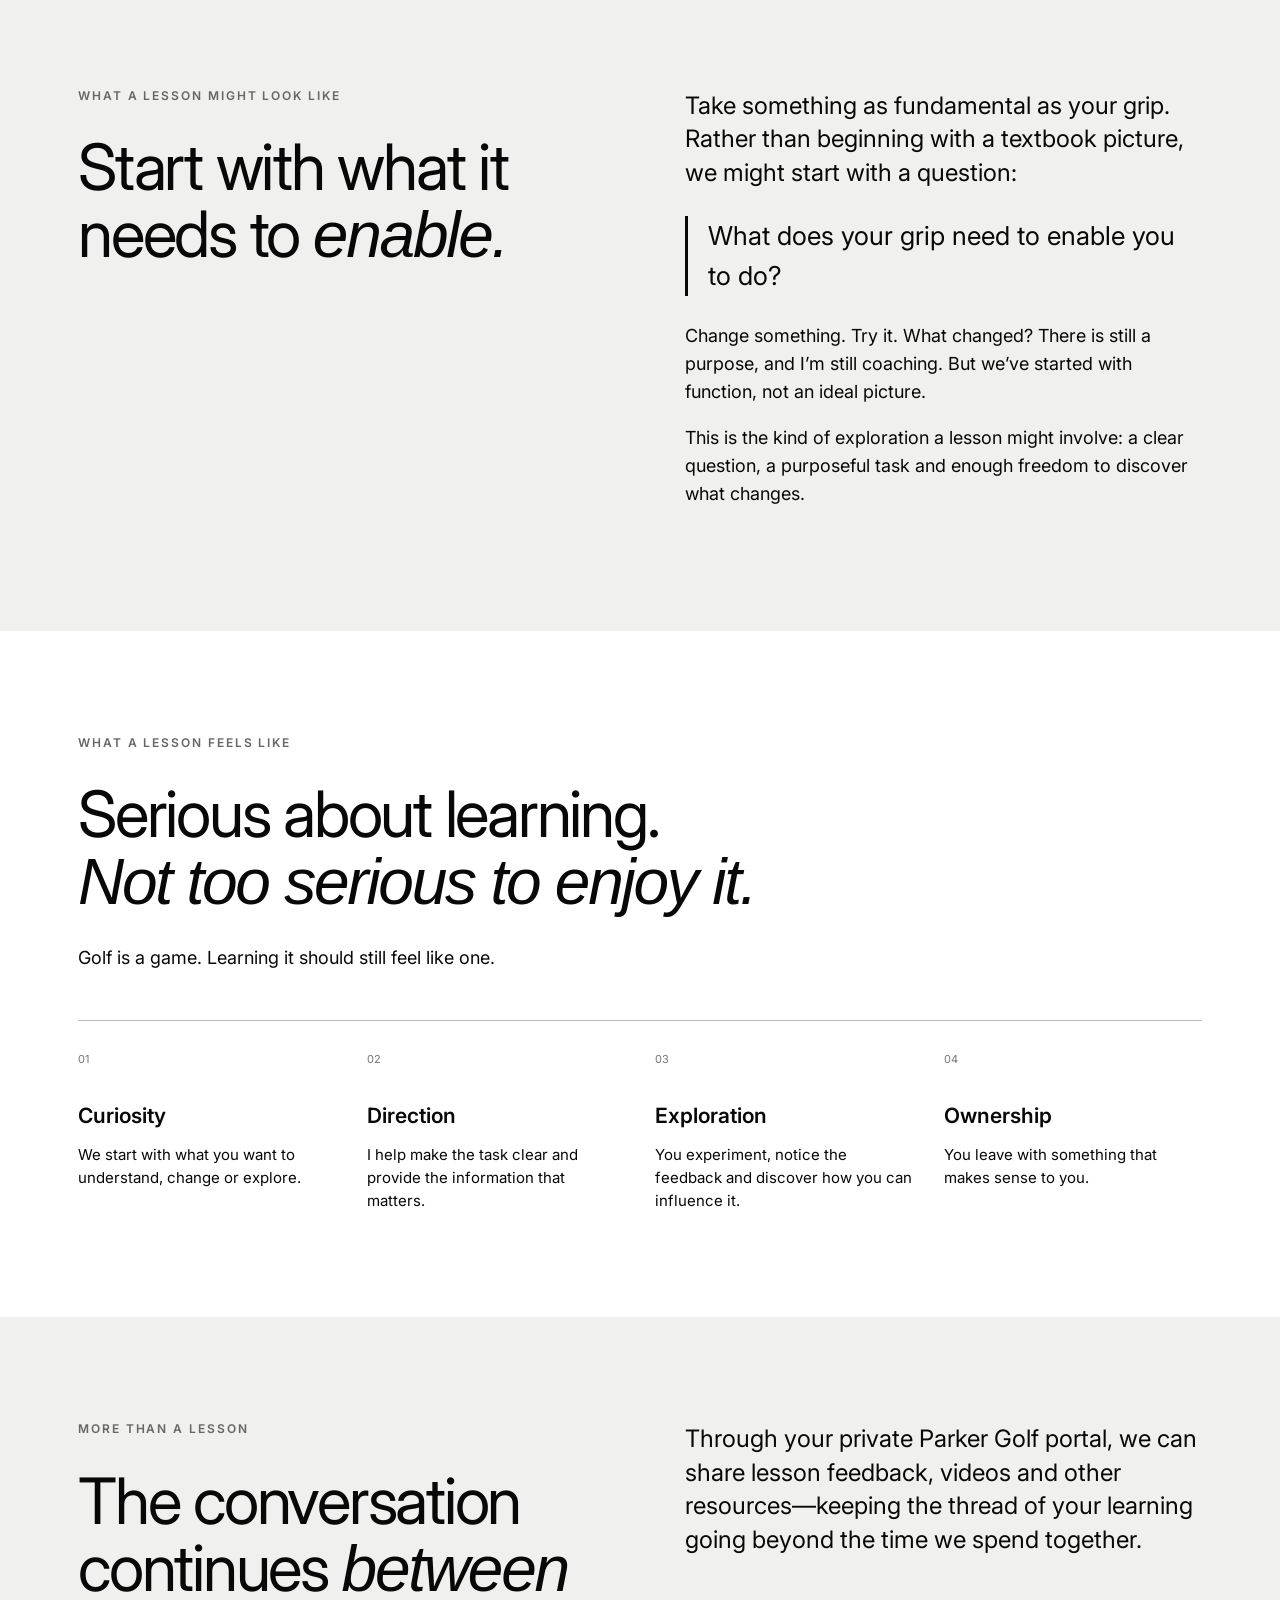
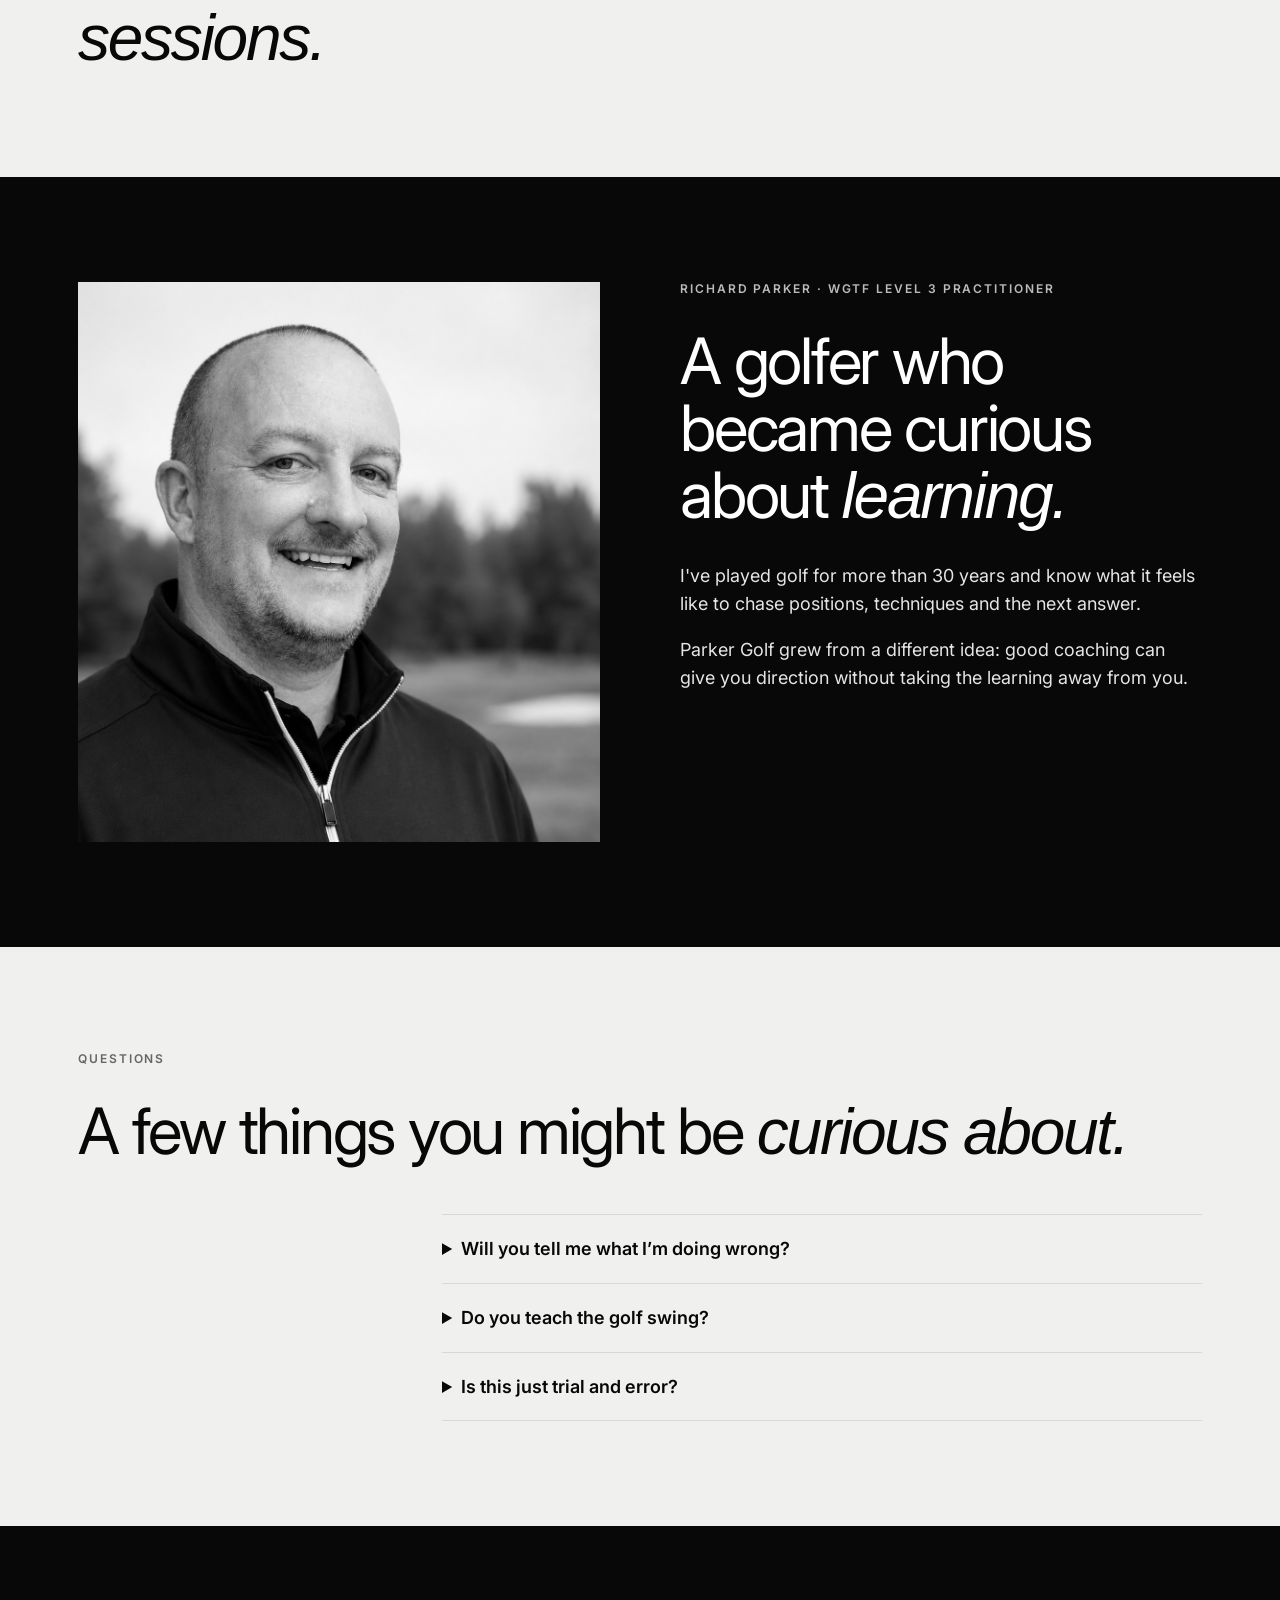
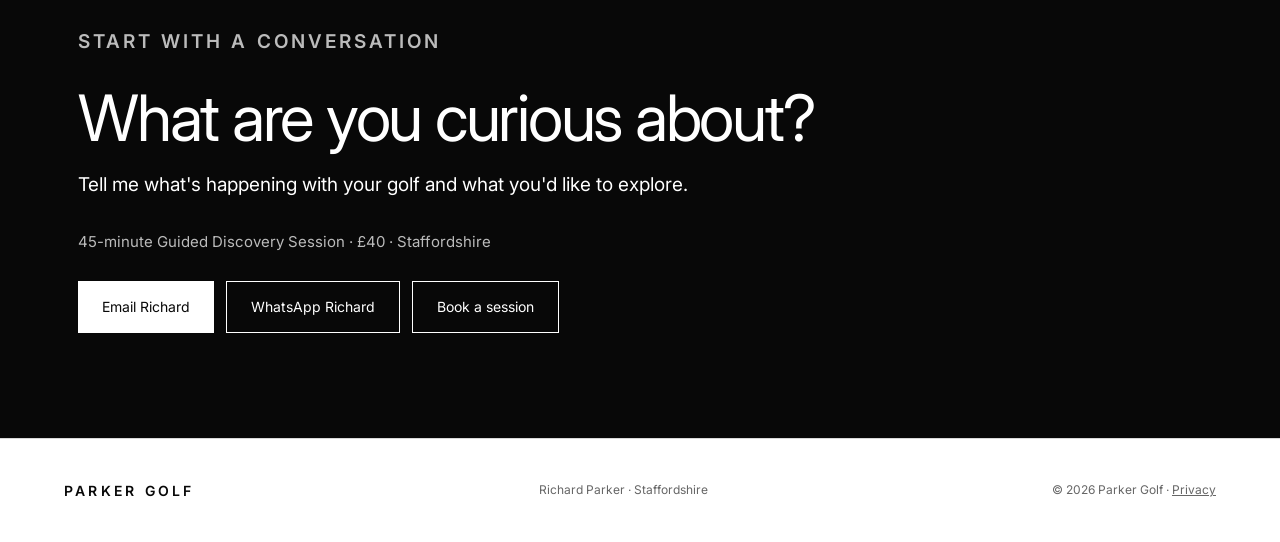
==== commit b023ca4a: "Add files via upload" ====
--- a/index.html
+++ b/index.html
@@ -54,12 +54,16 @@
 }
 </style>
 <style>
-.full-copy{max-width:720px}.full-copy p{font-size:18px}.dark-band{background:#080808;color:#fff}.dark-band .label{color:#bbb}.chips{display:flex;gap:10px;flex-wrap:wrap;margin-top:36px}.chips span{border:1px solid #555;padding:10px 13px;font-size:11px;font-weight:600;letter-spacing:.1em}.question-grid{display:grid;grid-template-columns:1fr 1fr;gap:1px;background:#d8d8d8;margin-top:48px}.question-grid article{background:#fff;padding:32px}.question-grid h3{font-size:13px;letter-spacing:.1em;margin:0 0 14px}.faq details{border-top:1px solid #d8d8d8;padding:20px 0}.faq details:last-child{border-bottom:1px solid #d8d8d8}.faq summary{cursor:pointer;font-size:18px;font-weight:600}.faq details p{max-width:650px}.portrait-image{display:block;width:100%;height:520px;object-fit:cover;object-position:center 18%;margin-top:38px}@media(max-width:760px){.question-grid{grid-template-columns:1fr}.portrait-image{height:440px}}
+.full-copy{max-width:720px}.full-copy p{font-size:18px}.dark-band{background:#080808;color:#fff}.dark-band .label{color:#bbb}.chips{display:flex;gap:10px;flex-wrap:wrap;margin-top:36px}.chips span{border:1px solid #555;padding:10px 13px;font-size:11px;font-weight:600;letter-spacing:.1em}.offer-strip{margin-top:52px;padding:22px 0;border-top:1px solid #bbb;border-bottom:1px solid #bbb;display:flex;align-items:center;justify-content:space-between;gap:20px;flex-wrap:wrap;max-width:760px;font-size:14px}.offer-strip strong{font-weight:600}.faq details{border-top:1px solid #d8d8d8;padding:20px 0}.faq details:last-child{border-bottom:1px solid #d8d8d8}.faq summary{cursor:pointer;font-size:18px;font-weight:600}.faq details p{max-width:650px}.portrait-image{display:block;width:100%;height:520px;object-fit:cover;object-position:center 18%;margin-top:38px}@media(max-width:760px){.offer-strip{align-items:flex-start;flex-direction:column}.portrait-image{height:440px}}
 </style>
+<style>.contact-offer{font-size:15px!important;color:#bbb;margin-top:30px}</style>
+<style>.about-white{background:#fff}</style>
+<style>.about-dark{background:#080808;color:#fff}.about-dark .label{color:#bbb}.about-dark .about-text p:not(.label){color:#e5e5e5}.about-dark .about-text h2{color:#fff}</style>
+<style>.contact-copy{max-width:760px;padding-left:clamp(0px,8vw,110px)}.contact-details{display:flex;gap:18px;flex-wrap:wrap;margin-top:26px;font-size:15px}.contact-details a{text-decoration:underline}.contact-actions{margin-top:28px}@media(max-width:760px){.contact-copy{padding-left:0}.contact-details{flex-direction:column;gap:8px}}</style>
 </head>
 <body>
 <header class="header"><a class="brand" href="#top">PARKER GOLF</a><button class="menu-btn" id="mb" aria-expanded="false">Menu</button></header>
-<nav class="menu" id="menu"><a href="#approach">Approach</a><a href="#lesson">A lesson</a><a href="#richard">Richard</a><a href="#contact">Let's talk</a><a href="https://www.sumupbookings.com/parkergolf" target="_blank" rel="noopener">Book a session</a></nav>
+<nav class="menu" id="menu"><a href="#approach">Approach</a><a href="#lesson">A lesson</a><a href="portal.html">Portal</a><a href="#richard">Richard</a><a href="#contact">Let's talk</a><a href="https://www.sumupbookings.com/parkergolf" target="_blank" rel="noopener">Book a session</a></nav>
 <main id="top">
 <section class="hero wrap">
 <p class="label">GUIDED DISCOVERY GOLF COACHING</p>
@@ -80,7 +84,7 @@
 
 <section class="dark-band"><div class="section wrap"><p class="label">GUIDED DISCOVERY</p><h2>You’re exploring.<br><span>But you’re not exploring alone.</span></h2><div class="grid" style="margin-top:48px"><div class="full-copy"><p>Guided Discovery doesn’t mean you’re left to figure everything out for yourself. I’m there to coach—giving the session direction and shaping the exploration.</p></div><div class="chips"><span>CHANGE THE TASK</span><span>CREATE A CONSTRAINT</span><span>ASK A QUESTION</span><span>SET A CHALLENGE</span><span>DRAW ATTENTION</span><span>OFFER INFORMATION</span></div></div><p style="font-size:28px;border-top:1px solid #444;padding-top:30px;margin-top:65px">We explore the relationship between <strong>what you do</strong> and <strong>what happens.</strong></p></div></section>
 
-<section class="section soft"><div class="wrap grid"><div><p class="label">FUNCTION BEFORE FORM</p><h2>Start with what it needs to <em>enable.</em></h2></div><div class="copy"><p>Take something as fundamental as your grip. Rather than beginning with a textbook picture, we might start with a question:</p><p style="font-size:26px;border-left:3px solid;padding-left:20px">What does your grip need to enable you to do?</p><p>Change something. Try it. What changed? There is still a purpose, and I’m still coaching. But we’ve started with function, not an ideal picture.</p></div></div></section>
+<section class="section soft"><div class="wrap grid"><div><p class="label">WHAT A LESSON MIGHT LOOK LIKE</p><h2>Start with what it needs to <em>enable.</em></h2></div><div class="copy"><p>Take something as fundamental as your grip. Rather than beginning with a textbook picture, we might start with a question:</p><p style="font-size:26px;border-left:3px solid;padding-left:20px">What does your grip need to enable you to do?</p><p>Change something. Try it. What changed? There is still a purpose, and I’m still coaching. But we’ve started with function, not an ideal picture.</p><p>This is the kind of exploration a lesson might involve: a clear question, a purposeful task and enough freedom to discover what changes.</p></div></div></section>
 
 <section id="lesson" class="section wrap"><p class="label">WHAT A LESSON FEELS LIKE</p>
 <h2>Serious about learning.<br><em>Not too serious to enjoy it.</em></h2>
@@ -92,19 +96,19 @@
 <div class="step"><span>04</span><h3>Ownership</h3><p>You leave with something that makes sense to you.</p></div>
 </div></section>
 
-<section id="richard" class="soft"><div class="section wrap about">
+<section class="section soft"><div class="wrap grid"><div><p class="label">MORE THAN A LESSON</p><h2>The conversation continues <em>between sessions.</em></h2></div><div class="copy"><p>Through your private Parker Golf portal, we can share lesson feedback, videos and other resources—keeping the thread of your learning going beyond the time we spend together.</p></div></div></section>
+
+<section id="richard" class="about-dark"><div class="section wrap about">
 <div class="portrait"><img src="richard-parker.jpg" alt="Richard Parker"></div>
 <div class="about-text"><p class="label">RICHARD PARKER · WGTF LEVEL 3 PRACTITIONER</p><h2>A golfer who became curious about <em>learning.</em></h2>
 <p>I've played golf for more than 30 years and know what it feels like to chase positions, techniques and the next answer.</p>
 <p>Parker Golf grew from a different idea: good coaching can give you direction without taking the learning away from you.</p></div>
 </div></section>
 
-<section class="section"><div class="wrap"><p class="label">WHAT IT IS — AND ISN’T</p><h2>Guided. Curious.<br><em>Still coaching.</em></h2><div class="question-grid"><article><h3>NOT ANTI-TECHNIQUE</h3><p>Technique matters. We simply don’t have to prescribe what it should look like before you’ve explored the problem.</p></article><article><h3>NOT ANTI-INFORMATION</h3><p>If telling you something will help, I’ll tell you. Information is part of the learning process.</p></article><article><h3>NOT “FIGURE IT OUT YOURSELF”</h3><p>The word guided matters. I’m designing and shaping the exploration.</p></article><article><h3>NOT DIFFERENT FOR THE SAKE OF IT</h3><p>Your solution may look conventional. The difference is the route—and what you’ve learned along the way.</p></article></div></div></section>
-
 <section class="section soft faq"><div class="wrap"><p class="label">QUESTIONS</p><h2>A few things you might be <em>curious about.</em></h2><div style="max-width:760px;margin:48px 0 0 auto"><details><summary>Will you tell me what I’m doing wrong?</summary><p>I’ll tell you what I think will help your learning. Sometimes that’s information. Sometimes a question or changed task is more useful.</p></details><details><summary>Do you teach the golf swing?</summary><p>Yes. But I don’t begin with the assumption that there’s one swing model I need to fit you into.</p></details><details><summary>Is this just trial and error?</summary><p>It’s exploration with direction. Tasks, questions, constraints and information deliberately shape the problems you solve.</p></details></div></div></section>
 
 <section id="contact" class="contact"><div class="section wrap"><p class="label">START WITH A CONVERSATION</p><h2>What are you curious about?</h2>
-<p>Tell me what's happening with your golf and what you'd like to explore.</p><div class="contact-actions"><a class="light-action" href="mailto:hello@parkergolf.uk?subject=Parker%20Golf%20coaching">Let's talk</a><a class="outline-action" href="https://www.sumupbookings.com/parkergolf" target="_blank" rel="noopener">Book a session</a></div></div></section>
+<p>Tell me what's happening with your golf and what you'd like to explore.</p><p class="contact-offer">45-minute Guided Discovery Session · £40 · Staffordshire</p><div class="contact-actions"><a class="light-action" href="mailto:hello@parkergolf.uk?subject=Parker%20Golf%20coaching">Email Richard</a><a class="outline-action" href="https://wa.me/447942377680" target="_blank" rel="noopener">WhatsApp Richard</a><a class="outline-action" href="https://www.sumupbookings.com/parkergolf" target="_blank" rel="noopener">Book a session</a></div></div></section>
 </main>
 <footer class="footer"><span class="brand">PARKER GOLF</span><span>Richard Parker · Staffordshire</span><span>© 2026 Parker Golf · <a href="privacy.html">Privacy</a></span></footer>
 <script>const b=document.getElementById('mb'),m=document.getElementById('menu');function closeMenu(){m.classList.remove('open');b.setAttribute('aria-expanded','false');b.textContent='Menu'}b.addEventListener('click',()=>{const o=m.classList.toggle('open');b.setAttribute('aria-expanded',String(o));b.textContent=o?'Close':'Menu'});m.querySelectorAll('a').forEach(a=>a.addEventListener('click',closeMenu));</script>
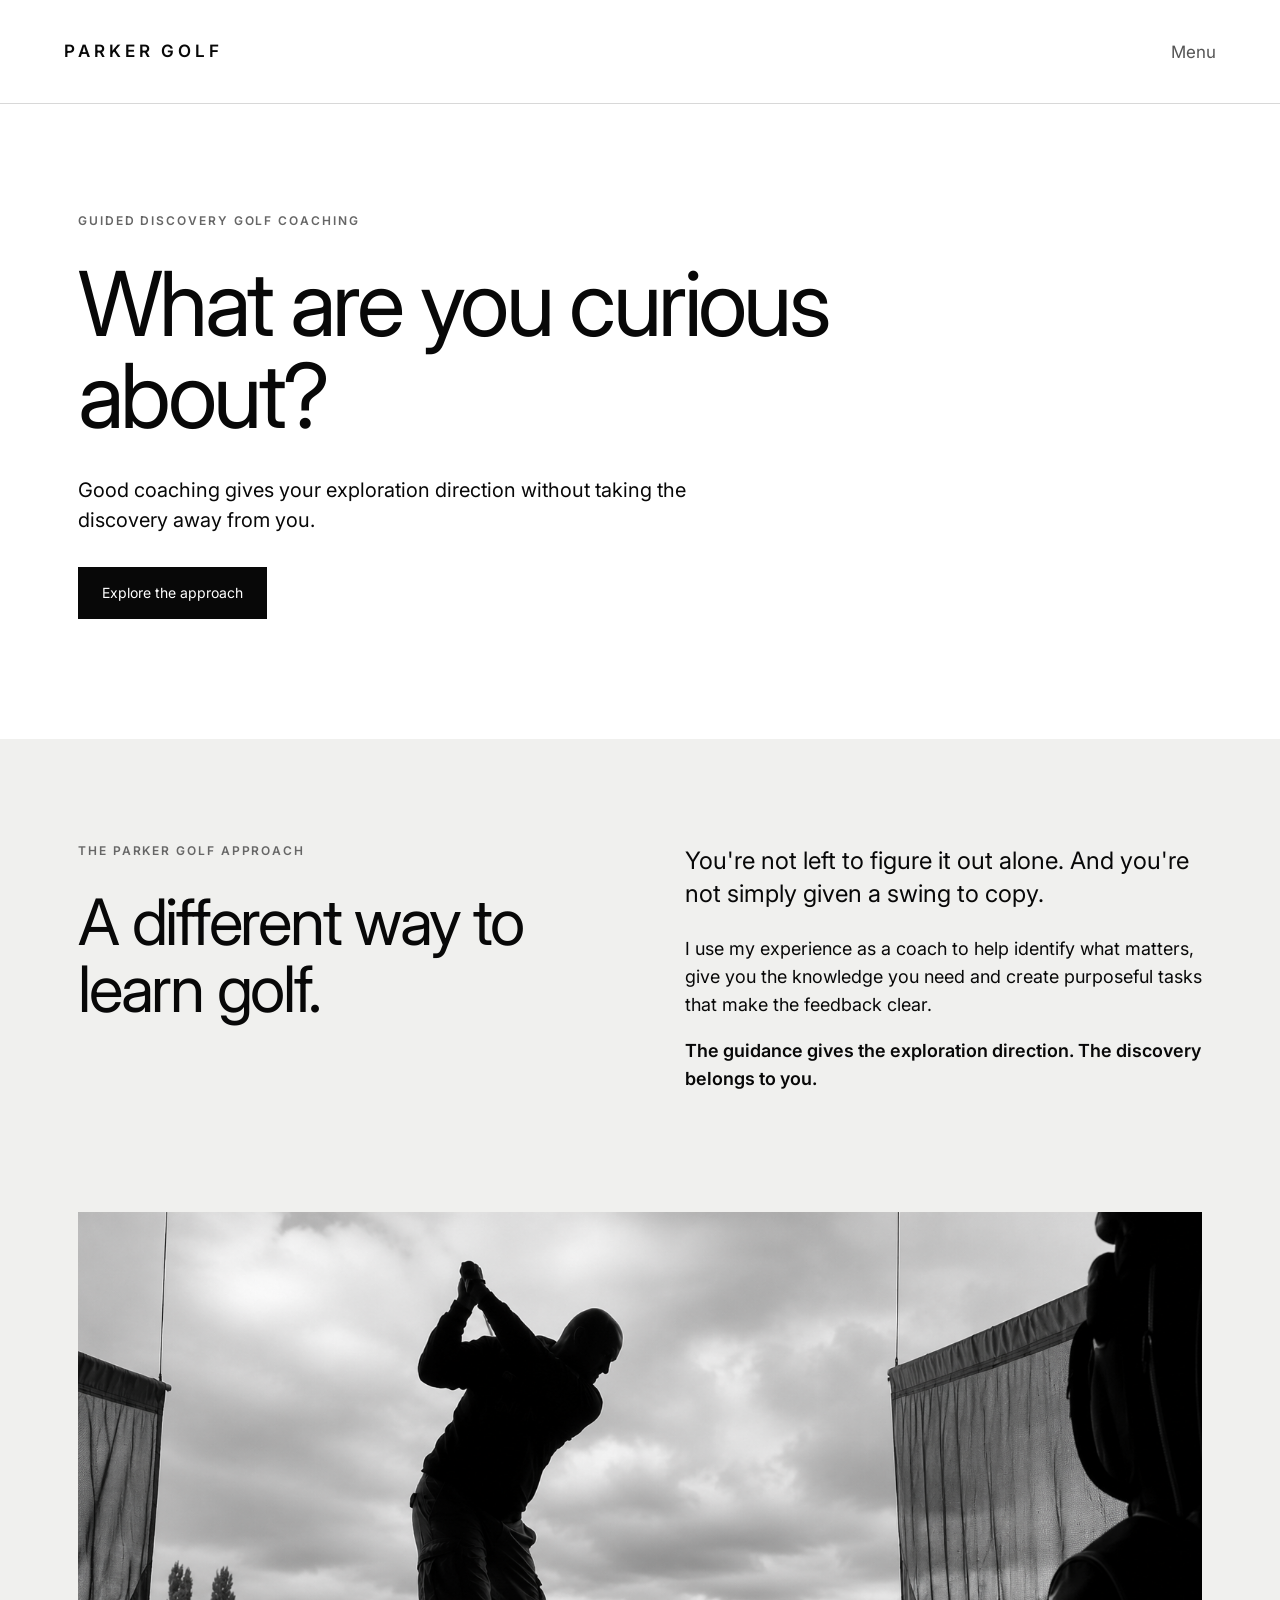
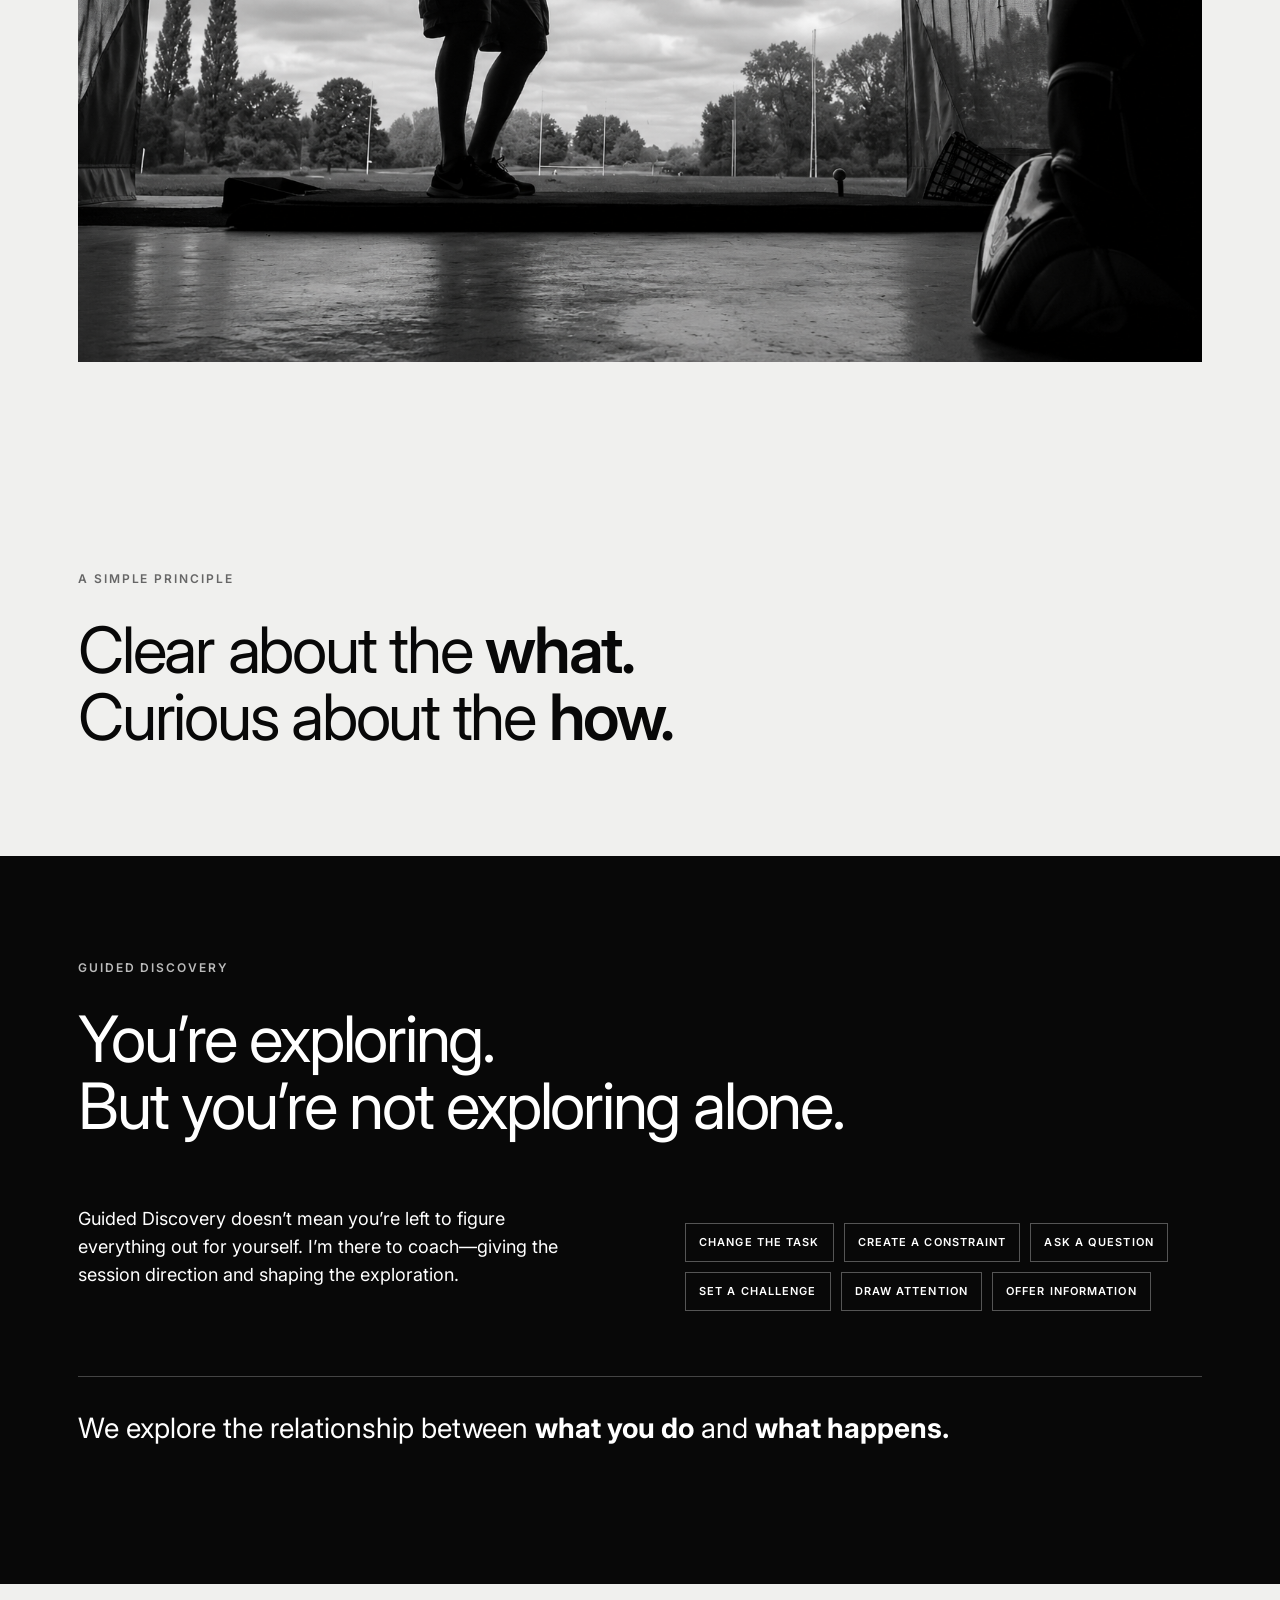
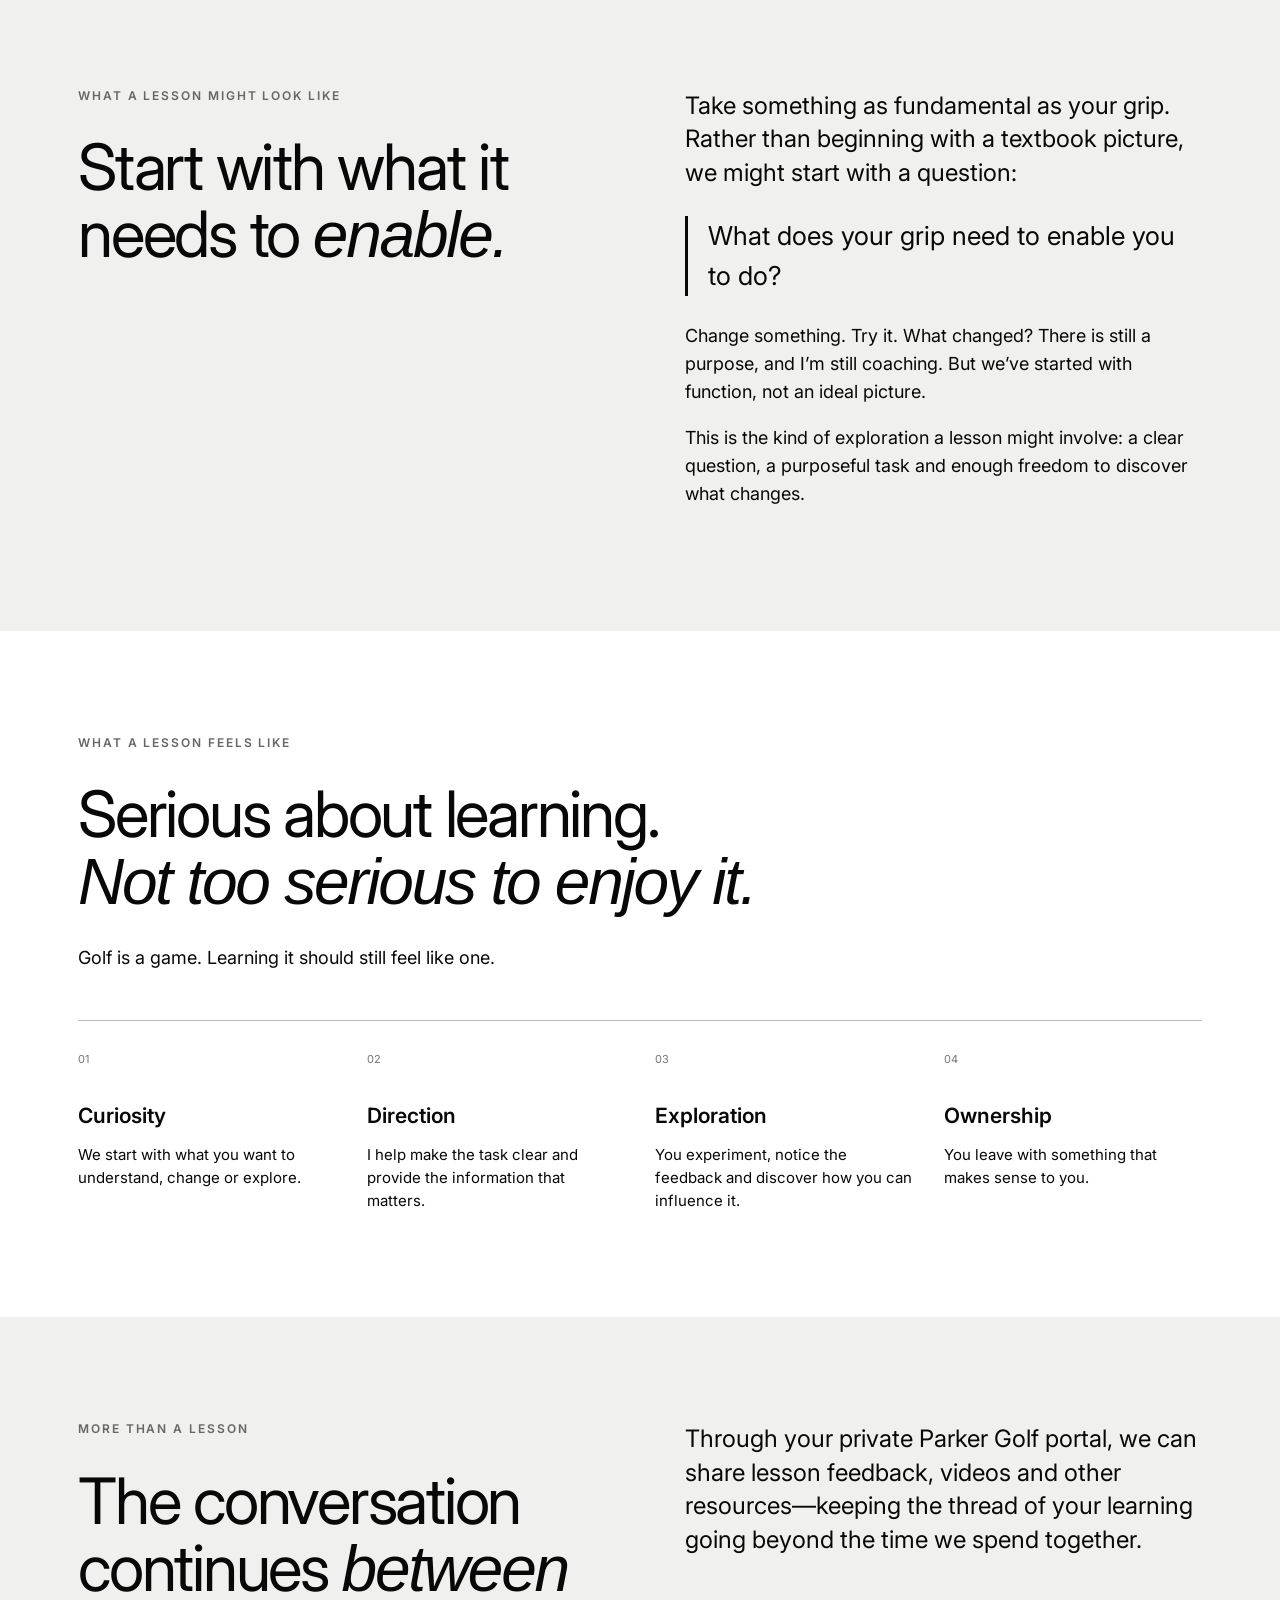
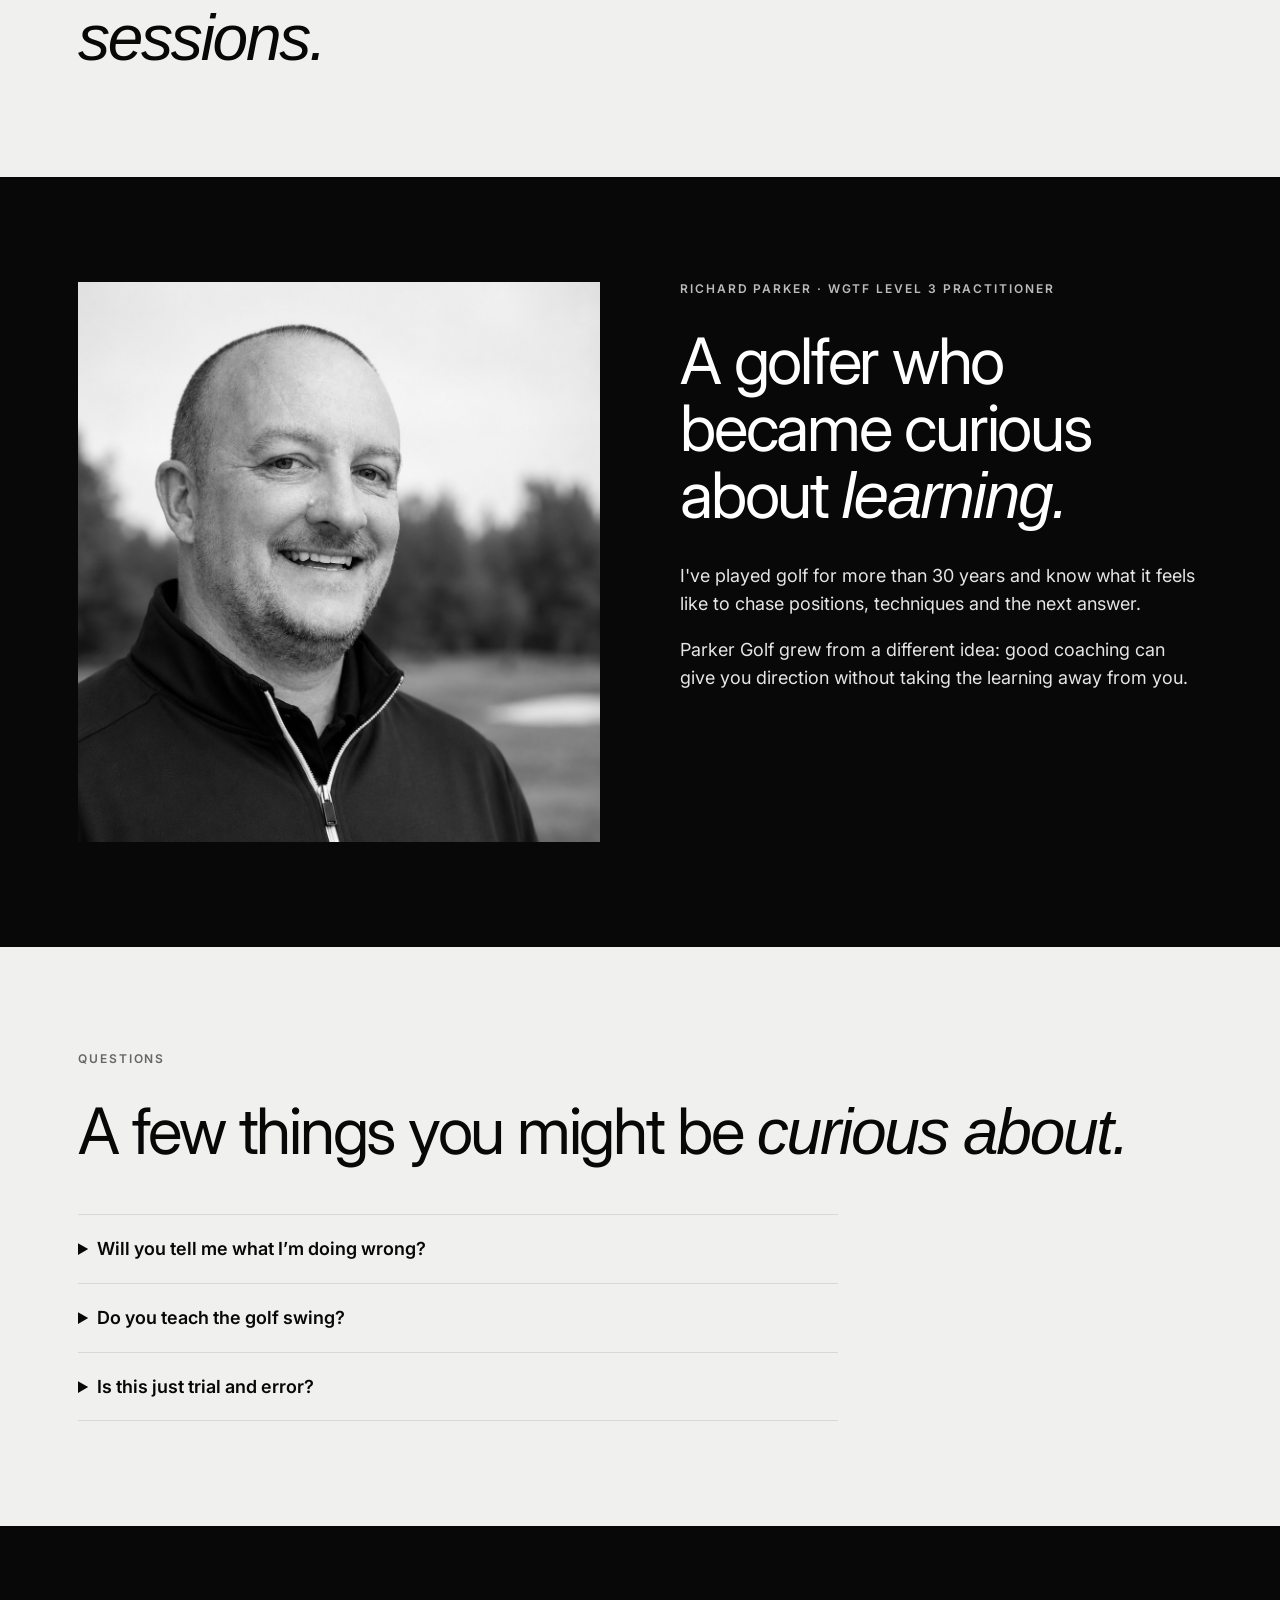
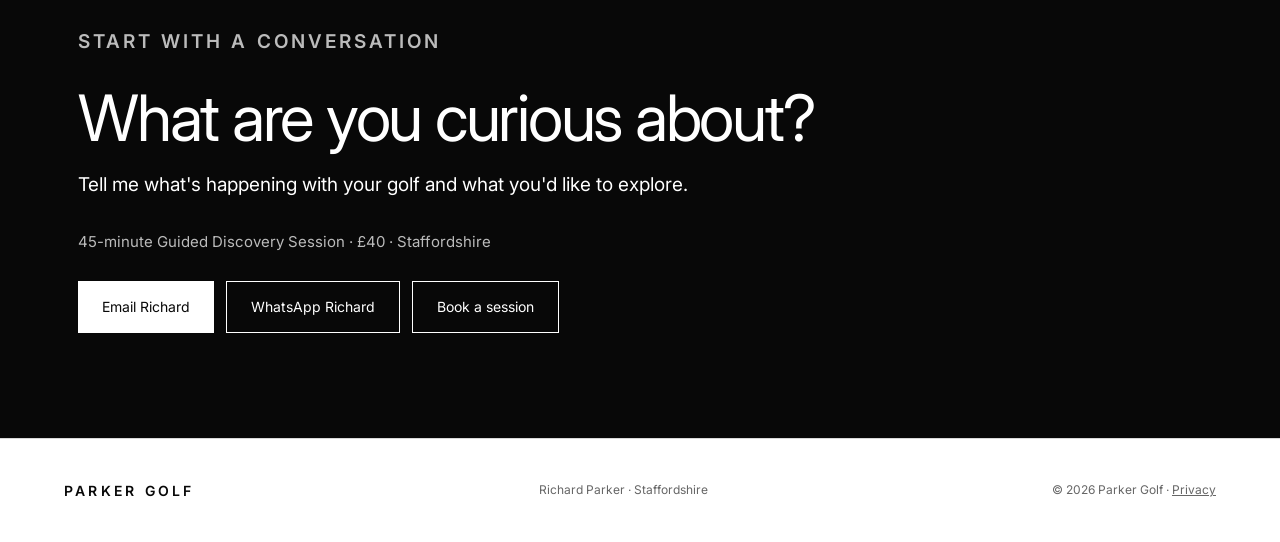
==== commit 4ae8fe05: "Add files via upload" ====
--- a/index.html
+++ b/index.html
@@ -60,6 +60,7 @@
 <style>.about-white{background:#fff}</style>
 <style>.about-dark{background:#080808;color:#fff}.about-dark .label{color:#bbb}.about-dark .about-text p:not(.label){color:#e5e5e5}.about-dark .about-text h2{color:#fff}</style>
 <style>.contact-copy{max-width:760px;padding-left:clamp(0px,8vw,110px)}.contact-details{display:flex;gap:18px;flex-wrap:wrap;margin-top:26px;font-size:15px}.contact-details a{text-decoration:underline}.contact-actions{margin-top:28px}@media(max-width:760px){.contact-copy{padding-left:0}.contact-details{flex-direction:column;gap:8px}}</style>
+<style>.faq-list{max-width:760px;margin:48px 0 0;text-align:left}</style>
 </head>
 <body>
 <header class="header"><a class="brand" href="#top">PARKER GOLF</a><button class="menu-btn" id="mb" aria-expanded="false">Menu</button></header>
@@ -105,7 +106,7 @@
 <p>Parker Golf grew from a different idea: good coaching can give you direction without taking the learning away from you.</p></div>
 </div></section>
 
-<section class="section soft faq"><div class="wrap"><p class="label">QUESTIONS</p><h2>A few things you might be <em>curious about.</em></h2><div style="max-width:760px;margin:48px 0 0 auto"><details><summary>Will you tell me what I’m doing wrong?</summary><p>I’ll tell you what I think will help your learning. Sometimes that’s information. Sometimes a question or changed task is more useful.</p></details><details><summary>Do you teach the golf swing?</summary><p>Yes. But I don’t begin with the assumption that there’s one swing model I need to fit you into.</p></details><details><summary>Is this just trial and error?</summary><p>It’s exploration with direction. Tasks, questions, constraints and information deliberately shape the problems you solve.</p></details></div></div></section>
+<section class="section soft faq"><div class="wrap"><p class="label">QUESTIONS</p><h2>A few things you might be <em>curious about.</em></h2><div class="faq-list"><details><summary>Will you tell me what I’m doing wrong?</summary><p>I’ll tell you what I think will help your learning. Sometimes that’s information. Sometimes a question or changed task is more useful.</p></details><details><summary>Do you teach the golf swing?</summary><p>Yes. But I don’t begin with the assumption that there’s one swing model I need to fit you into.</p></details><details><summary>Is this just trial and error?</summary><p>It’s exploration with direction. Tasks, questions, constraints and information deliberately shape the problems you solve.</p></details></div></div></section>
 
 <section id="contact" class="contact"><div class="section wrap"><p class="label">START WITH A CONVERSATION</p><h2>What are you curious about?</h2>
 <p>Tell me what's happening with your golf and what you'd like to explore.</p><p class="contact-offer">45-minute Guided Discovery Session · £40 · Staffordshire</p><div class="contact-actions"><a class="light-action" href="mailto:hello@parkergolf.uk?subject=Parker%20Golf%20coaching">Email Richard</a><a class="outline-action" href="https://wa.me/447942377680" target="_blank" rel="noopener">WhatsApp Richard</a><a class="outline-action" href="https://www.sumupbookings.com/parkergolf" target="_blank" rel="noopener">Book a session</a></div></div></section>
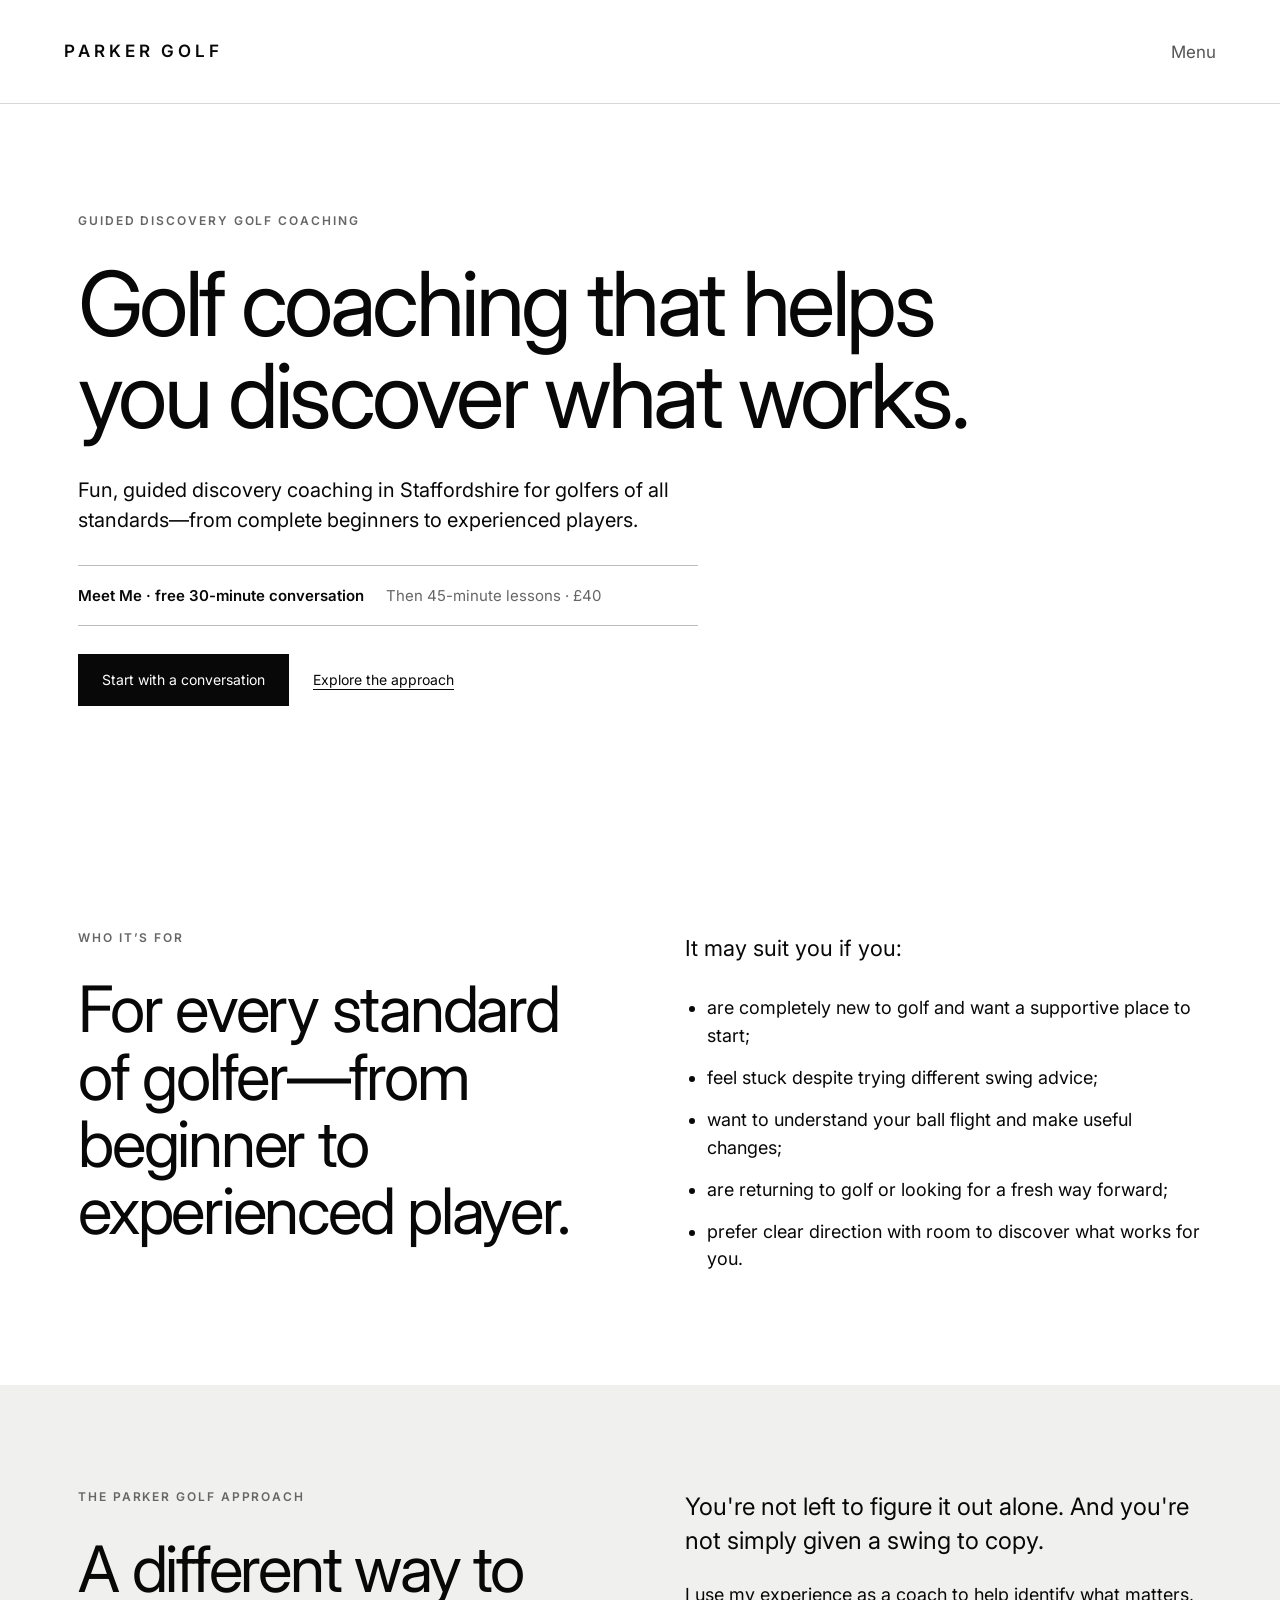
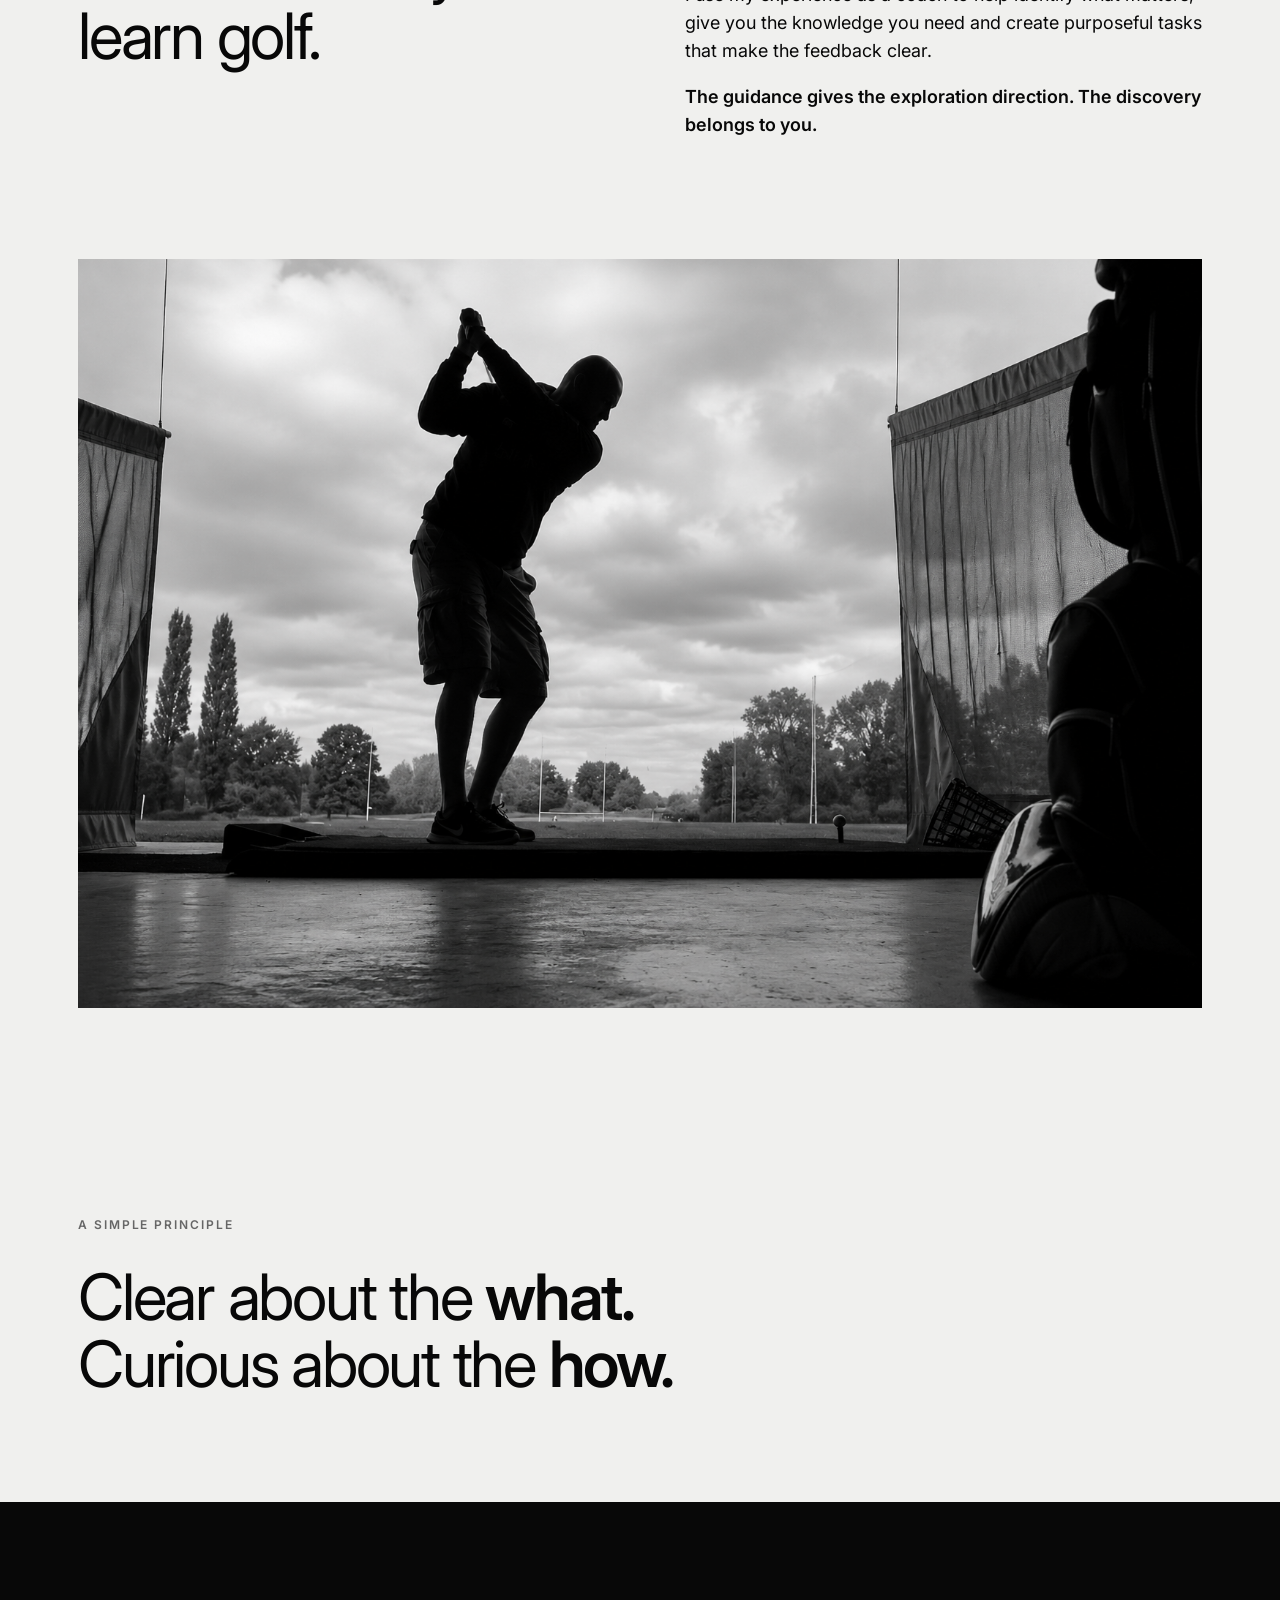
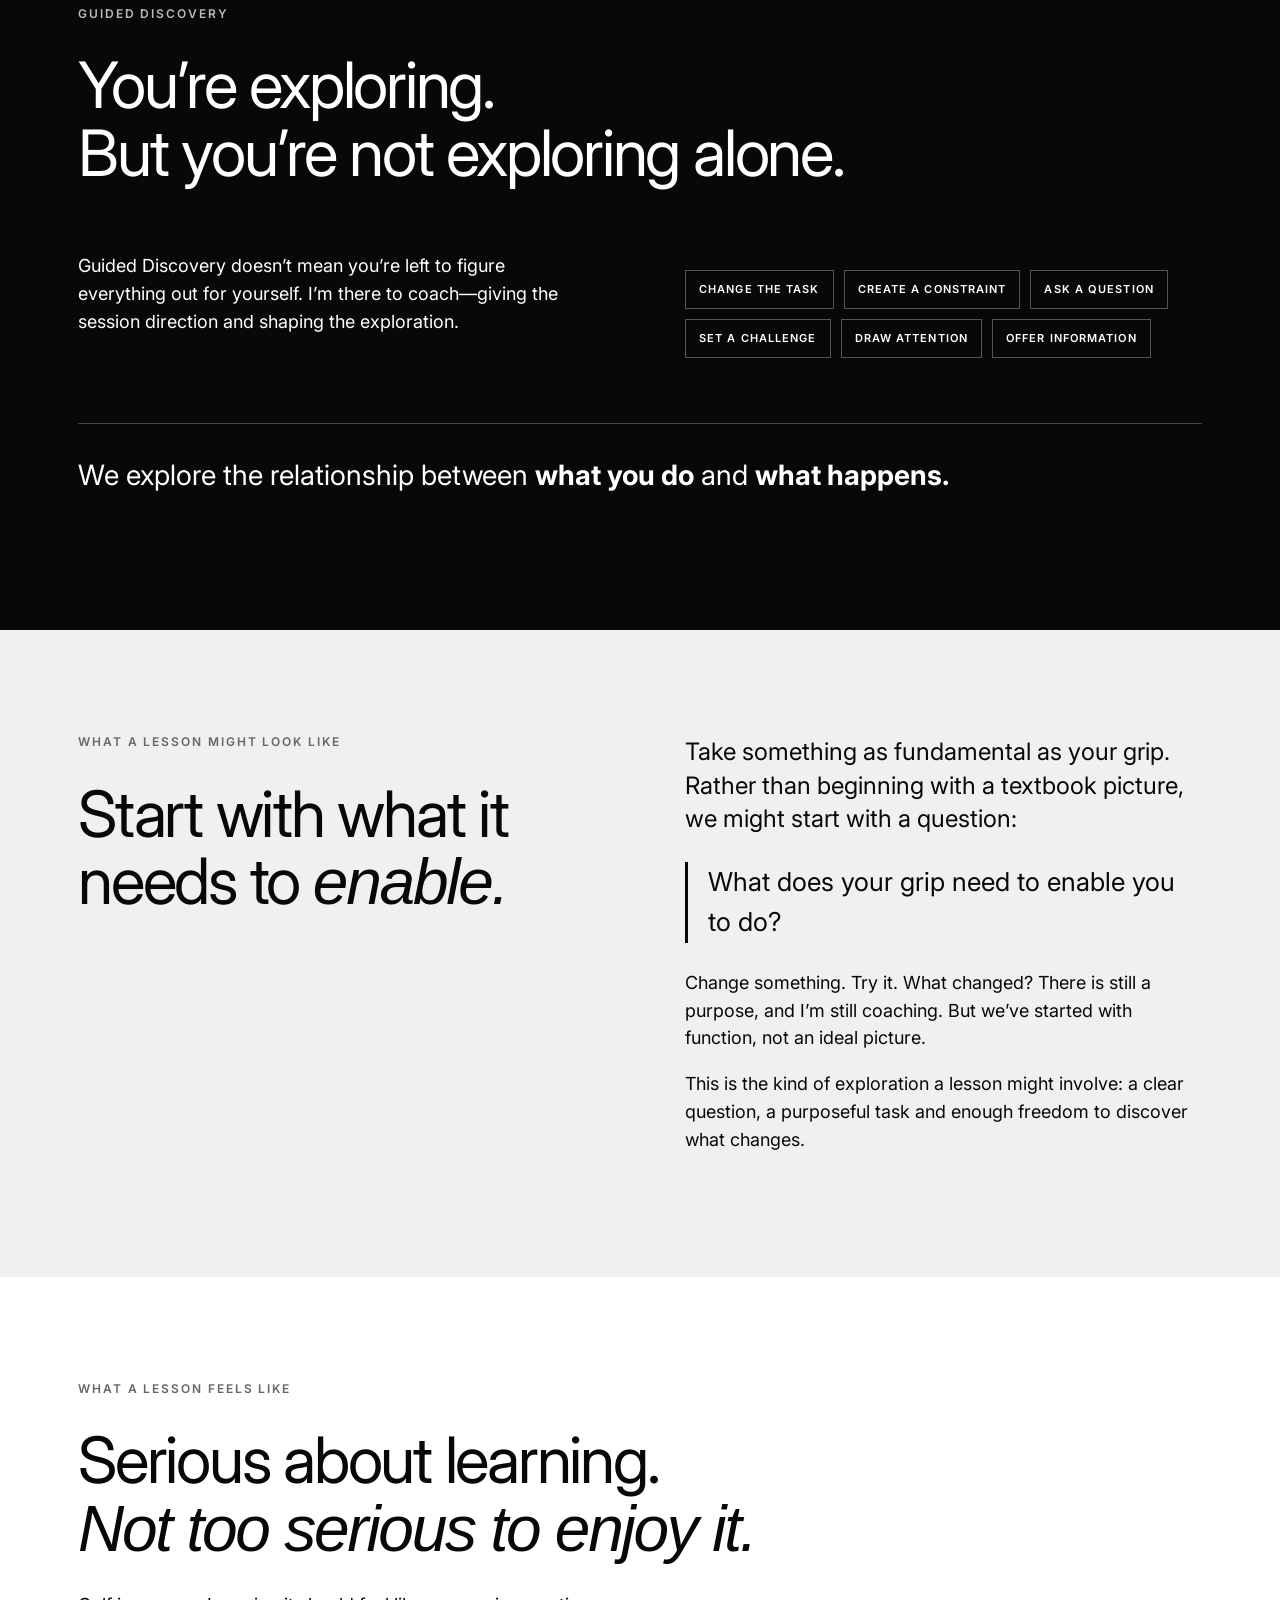
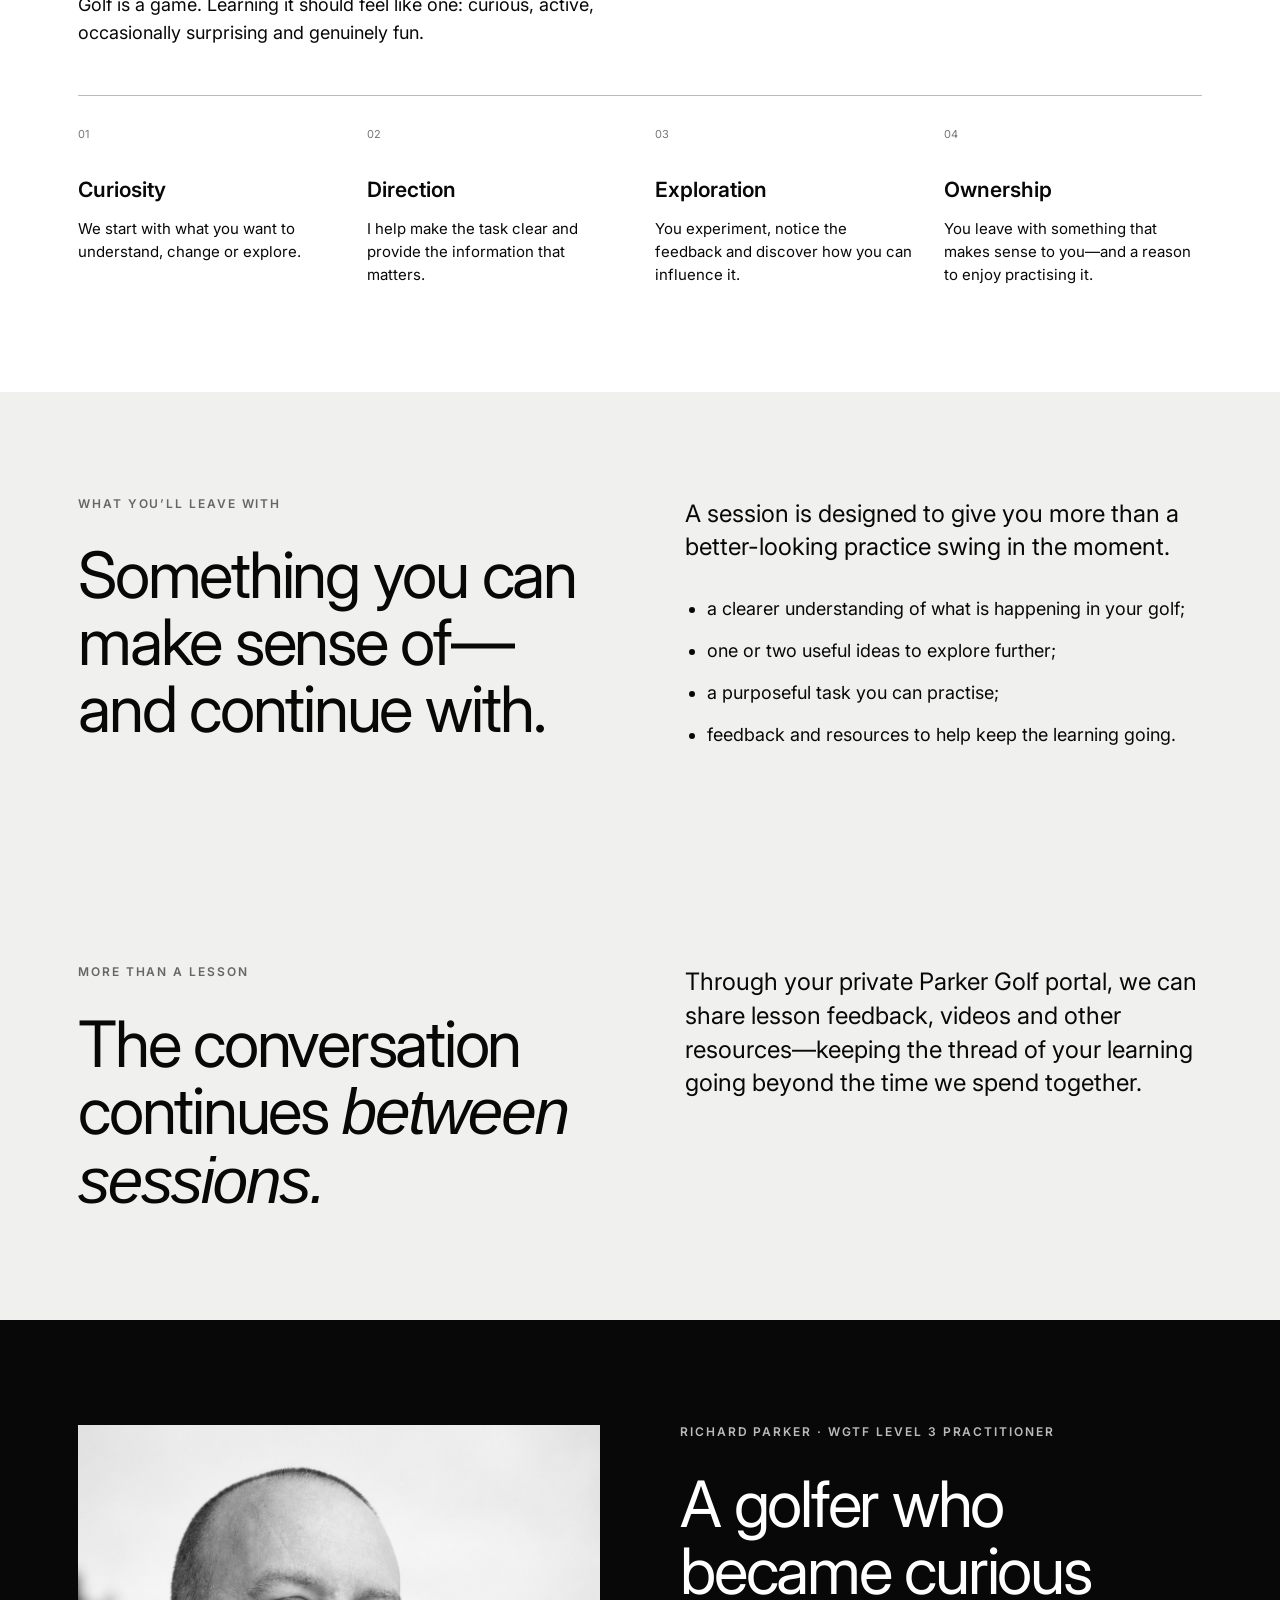
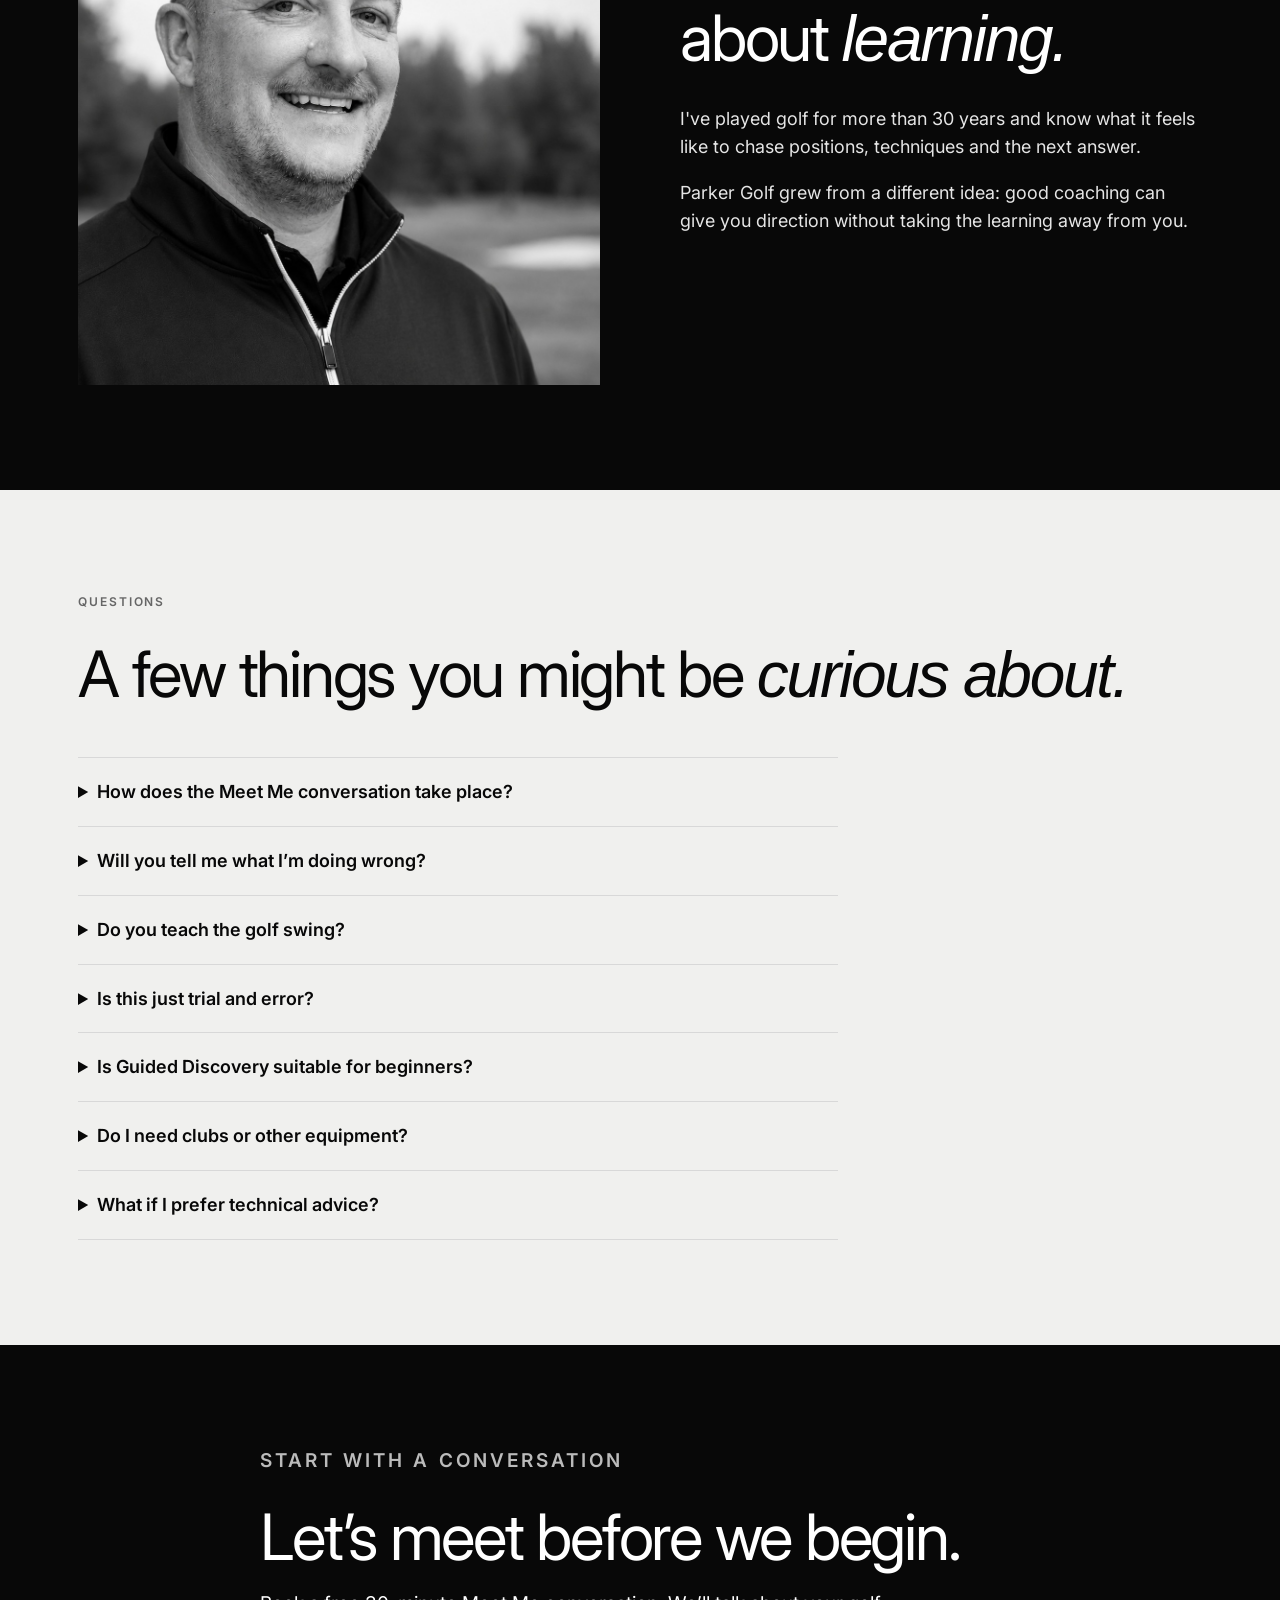
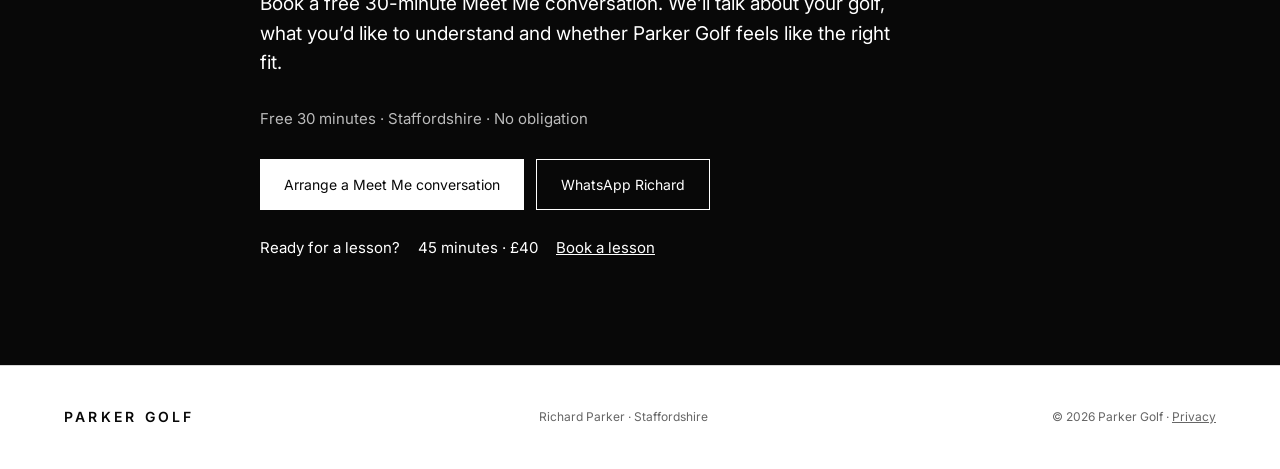
==== commit 32aa9fa2: "Add files via upload" ====
--- a/index.html
+++ b/index.html
@@ -3,7 +3,7 @@
 <head>
 <meta charset="utf-8"><meta name="viewport" content="width=device-width,initial-scale=1">
 <title>Parker Golf — Guided Discovery Golf Coaching</title>
-<meta name="description" content="Parker Golf offers guided discovery golf coaching with Richard Parker in Staffordshire. Explore your golf with direction, curiosity and ownership.">
+<meta name="description" content="Fun, guided discovery golf coaching with Richard Parker in Staffordshire for all standards, including beginners. Start with a free 30-minute Meet Me conversation.">
 <meta name="application-name" content="Parker Golf">
 <meta name="theme-color" content="#080808">
 <link rel="canonical" href="https://richardparker-golf.github.io/">
@@ -33,6 +33,7 @@
 h1,h2,h3,p{font-family:Inter,-apple-system,BlinkMacSystemFont,"Segoe UI",sans-serif}
 h1{font-size:clamp(56px,7vw,92px);line-height:1.02;letter-spacing:-.04em;font-weight:400;margin:0;max-width:920px}
 .hero-copy{font-size:20px;line-height:1.5;max-width:670px;margin:34px 0 0}
+.hero-offer{display:flex;gap:22px;flex-wrap:wrap;margin-top:30px;padding:18px 0;border-top:1px solid #bbb;border-bottom:1px solid #bbb;max-width:620px;font-size:15px}.hero-offer strong{font-weight:600}.hero-offer span{color:var(--muted)}.hero-actions{display:flex;gap:24px;align-items:center;flex-wrap:wrap}.hero-actions .action{margin-top:28px}.text-action{margin-top:28px;font-size:14px;text-decoration:underline;text-underline-offset:4px}
 .action{display:inline-block;margin-top:32px;background:#080808;color:#fff;padding:15px 24px;text-decoration:none;font-size:14px}
 .section{padding-top:105px;padding-bottom:105px}.soft{background:var(--soft)}
 .grid{display:grid;grid-template-columns:1fr 1fr;gap:90px}
@@ -43,6 +44,7 @@
 .principle-band{background:var(--soft)}
 .steps{display:grid;grid-template-columns:repeat(4,1fr);gap:30px;margin-top:48px;border-top:1px solid #bbb}.step{padding-top:24px}.step span{font-size:11px;color:#777}.step h3{font-size:21px;font-weight:600;margin:30px 0 10px}.step p{font-size:15px;margin:0}
 .about{display:grid;grid-template-columns:1fr 1fr;gap:80px;align-items:start}.portrait{height:560px;overflow:hidden}.portrait img{width:100%;height:100%;object-fit:cover;object-position:center 18%}.about-text h2{margin-bottom:32px}.about-text>p:not(.label){font-size:18px;max-width:570px}
+.fit-section{display:grid;grid-template-columns:1fr 1fr;gap:90px}.fit-intro h2{max-width:650px}.fit-list{font-size:18px;max-width:560px}.fit-list p{margin-top:0;font-size:22px}.fit-list ul,.outcomes ul{padding-left:1.2em;margin:0}.fit-list li,.outcomes li{padding:7px 0}.outcomes .copy p{margin-top:0}.outcomes .copy ul{font-size:18px}
 .contact{background:#080808;color:#fff}.contact .label{color:#bbb}.contact p{font-size:19px;max-width:650px}.contact-actions{display:flex;gap:12px;flex-wrap:wrap;margin-top:18px}.light-action{display:inline-block;background:#fff;color:#080808;padding:15px 24px;text-decoration:none;font-size:14px}.outline-action{display:inline-block;border:1px solid #fff;color:#fff;padding:14px 24px;text-decoration:none;font-size:14px}
 .footer{min-height:104px;padding:30px 5vw;border-top:1px solid var(--line);display:flex;align-items:center;justify-content:space-between;gap:30px;font-size:12px;color:#666}.footer .brand{font-size:14px;color:#080808}
 @media(max-width:760px){
@@ -50,7 +52,7 @@
 .wrap{padding-left:26px;padding-right:26px}.hero{padding-top:90px;padding-bottom:95px}h1{font-size:56px;letter-spacing:-.035em}.hero-copy{font-size:18px}
 .menu.open{display:flex;flex-direction:column;align-items:flex-end;gap:16px;padding-top:20px;padding-bottom:22px}.menu.open a{margin-left:0;font-size:15px;line-height:1.2}
 .section{padding-top:82px;padding-bottom:82px}.grid,.about{grid-template-columns:1fr;gap:46px}.copy p:first-child{font-size:22px}.principle{text-align:left}.approach-grid{grid-template-columns:1fr;gap:46px}.approach-image{grid-column:auto;margin-top:0}.approach-image img{height:auto;max-height:none}
-.steps{grid-template-columns:1fr 1fr;gap:30px 22px}.portrait{height:450px}.portrait img{object-position:center 12%}.footer{padding:30px 26px;align-items:flex-start;flex-direction:column;gap:10px}
+.steps{grid-template-columns:1fr 1fr;gap:30px 22px}.fit-section{grid-template-columns:1fr;gap:44px}.portrait{height:450px}.portrait img{object-position:center 12%}.footer{padding:30px 26px;align-items:flex-start;flex-direction:column;gap:10px}
 }
 </style>
 <style>
@@ -59,7 +61,7 @@
 <style>.contact-offer{font-size:15px!important;color:#bbb;margin-top:30px}</style>
 <style>.about-white{background:#fff}</style>
 <style>.about-dark{background:#080808;color:#fff}.about-dark .label{color:#bbb}.about-dark .about-text p:not(.label){color:#e5e5e5}.about-dark .about-text h2{color:#fff}</style>
-<style>.contact-copy{max-width:760px;padding-left:clamp(0px,8vw,110px)}.contact-details{display:flex;gap:18px;flex-wrap:wrap;margin-top:26px;font-size:15px}.contact-details a{text-decoration:underline}.contact-actions{margin-top:28px}@media(max-width:760px){.contact-copy{padding-left:0}.contact-details{flex-direction:column;gap:8px}}</style>
+<style>.contact-copy{max-width:760px;padding-left:0}.contact-details{display:flex;gap:18px;flex-wrap:wrap;margin-top:26px;font-size:15px}.contact-details a{text-decoration:underline}.contact-actions{margin-top:28px}@media(max-width:760px){.contact-details{flex-direction:column;gap:8px}}</style>
 <style>.faq-list{max-width:760px;margin:48px 0 0;text-align:left}</style>
 </head>
 <body>
@@ -68,10 +70,13 @@
 <main id="top">
 <section class="hero wrap">
 <p class="label">GUIDED DISCOVERY GOLF COACHING</p>
-<h1>What are you curious about?</h1>
-<p class="hero-copy">Good coaching gives your exploration direction without taking the discovery away from you.</p>
-<a class="action" href="#approach">Explore the approach</a>
+<h1>Golf coaching that helps you discover what works.</h1>
+<p class="hero-copy">Fun, guided discovery coaching in Staffordshire for golfers of all standards—from complete beginners to experienced players.</p>
+<div class="hero-offer"><strong>Meet Me · free 30-minute conversation</strong><span>Then 45-minute lessons · £40</span></div>
+<div class="hero-actions"><a class="action" href="#contact">Start with a conversation</a><a class="text-action" href="#approach">Explore the approach</a></div>
 </section>
+
+<section class="section wrap fit-section"><div class="fit-intro"><p class="label">WHO IT’S FOR</p><h2>For every standard of golfer—from beginner to experienced player.</h2></div><div class="fit-list"><p>It may suit you if you:</p><ul><li>are completely new to golf and want a supportive place to start;</li><li>feel stuck despite trying different swing advice;</li><li>want to understand your ball flight and make useful changes;</li><li>are returning to golf or looking for a fresh way forward;</li><li>prefer clear direction with room to discover what works for you.</li></ul></div></div></section>
 
 <section id="approach" class="soft"><div class="section wrap grid approach-grid">
 <div><p class="label">THE PARKER GOLF APPROACH</p><h2>A different way to learn golf.</h2></div>
@@ -89,13 +94,15 @@
 
 <section id="lesson" class="section wrap"><p class="label">WHAT A LESSON FEELS LIKE</p>
 <h2>Serious about learning.<br><em>Not too serious to enjoy it.</em></h2>
-<p class="copy" style="margin-top:28px">Golf is a game. Learning it should still feel like one.</p>
+<p class="copy" style="margin-top:28px">Golf is a game. Learning it should feel like one: curious, active, occasionally surprising and genuinely fun.</p>
 <div class="steps">
 <div class="step"><span>01</span><h3>Curiosity</h3><p>We start with what you want to understand, change or explore.</p></div>
 <div class="step"><span>02</span><h3>Direction</h3><p>I help make the task clear and provide the information that matters.</p></div>
 <div class="step"><span>03</span><h3>Exploration</h3><p>You experiment, notice the feedback and discover how you can influence it.</p></div>
-<div class="step"><span>04</span><h3>Ownership</h3><p>You leave with something that makes sense to you.</p></div>
+<div class="step"><span>04</span><h3>Ownership</h3><p>You leave with something that makes sense to you—and a reason to enjoy practising it.</p></div>
 </div></section>
+
+<section class="section soft outcomes"><div class="wrap grid"><div><p class="label">WHAT YOU’LL LEAVE WITH</p><h2>Something you can make sense of—and continue with.</h2></div><div class="copy"><p>A session is designed to give you more than a better-looking practice swing in the moment.</p><ul><li>a clearer understanding of what is happening in your golf;</li><li>one or two useful ideas to explore further;</li><li>a purposeful task you can practise;</li><li>feedback and resources to help keep the learning going.</li></ul></div></div></section>
 
 <section class="section soft"><div class="wrap grid"><div><p class="label">MORE THAN A LESSON</p><h2>The conversation continues <em>between sessions.</em></h2></div><div class="copy"><p>Through your private Parker Golf portal, we can share lesson feedback, videos and other resources—keeping the thread of your learning going beyond the time we spend together.</p></div></div></section>
 
@@ -106,10 +113,10 @@
 <p>Parker Golf grew from a different idea: good coaching can give you direction without taking the learning away from you.</p></div>
 </div></section>
 
-<section class="section soft faq"><div class="wrap"><p class="label">QUESTIONS</p><h2>A few things you might be <em>curious about.</em></h2><div class="faq-list"><details><summary>Will you tell me what I’m doing wrong?</summary><p>I’ll tell you what I think will help your learning. Sometimes that’s information. Sometimes a question or changed task is more useful.</p></details><details><summary>Do you teach the golf swing?</summary><p>Yes. But I don’t begin with the assumption that there’s one swing model I need to fit you into.</p></details><details><summary>Is this just trial and error?</summary><p>It’s exploration with direction. Tasks, questions, constraints and information deliberately shape the problems you solve.</p></details></div></div></section>
+<section class="section soft faq"><div class="wrap"><p class="label">QUESTIONS</p><h2>A few things you might be <em>curious about.</em></h2><div class="faq-list"><details><summary>How does the Meet Me conversation take place?</summary><p>The free 30-minute conversation can be in person, by video call or by telephone—whichever feels most convenient for you. We’ll talk about your golf, what you’re curious about and whether Parker Golf feels like the right fit. No equipment is needed.</p></details><details><summary>Will you tell me what I’m doing wrong?</summary><p>I’ll help you understand what is happening and what may be worth changing. Sometimes the most useful guidance is technical information; sometimes it’s a question, task or changed constraint that lets you feel the difference for yourself.</p></details><details><summary>Do you teach the golf swing?</summary><p>Yes. Technical coaching is part of the work when it helps. I’ll explain relevant principles and give you clear information, while using Guided Discovery to help you explore how those ideas work in your own movement and ball flight.</p></details><details><summary>Is this just trial and error?</summary><p>No. It’s exploration with direction. Each task, question, constraint and piece of information has a purpose, so you can learn from the feedback rather than simply guess at solutions.</p></details><details><summary>Is Guided Discovery suitable for beginners?</summary><p>Absolutely. You don’t need to arrive with technical knowledge or a particular swing. We’ll start with what you want to do, understand or experience, and build from there.</p></details><details><summary>Do I need clubs or other equipment?</summary><p>No equipment is needed for the free Meet Me conversation—just a little curiosity. If equipment is relevant to what you want to explore, we can discuss what you use, what might be useful and how it fits into your learning. For a first lesson, bring whatever you already have available; we’ll decide together what matters.</p></details><details><summary>What if I prefer technical advice?</summary><p>That’s welcome. The aim isn’t to avoid technical detail—it’s to use the right amount at the right time, then connect it to something you can feel, test and apply.</p></details></div></div></section>
 
-<section id="contact" class="contact"><div class="section wrap"><p class="label">START WITH A CONVERSATION</p><h2>What are you curious about?</h2>
-<p>Tell me what's happening with your golf and what you'd like to explore.</p><p class="contact-offer">45-minute Guided Discovery Session · £40 · Staffordshire</p><div class="contact-actions"><a class="light-action" href="mailto:hello@parkergolf.uk?subject=Parker%20Golf%20coaching">Email Richard</a><a class="outline-action" href="https://wa.me/447942377680" target="_blank" rel="noopener">WhatsApp Richard</a><a class="outline-action" href="https://www.sumupbookings.com/parkergolf" target="_blank" rel="noopener">Book a session</a></div></div></section>
+<section id="contact" class="contact"><div class="section wrap contact-copy"><p class="label">START WITH A CONVERSATION</p><h2>Let’s meet before we begin.</h2>
+<p>Book a free 30-minute Meet Me conversation. We’ll talk about your golf, what you’d like to understand and whether Parker Golf feels like the right fit.</p><p class="contact-offer">Free 30 minutes · Staffordshire · No obligation</p><div class="contact-actions"><a class="light-action" href="mailto:hello@parkergolf.uk?subject=Meet%20Me%20conversation">Arrange a Meet Me conversation</a><a class="outline-action" href="https://wa.me/447942377680" target="_blank" rel="noopener">WhatsApp Richard</a></div><div class="contact-details"><span>Ready for a lesson?</span><span>45 minutes · £40</span><a href="https://www.sumupbookings.com/parkergolf" target="_blank" rel="noopener">Book a lesson</a></div></div></section>
 </main>
 <footer class="footer"><span class="brand">PARKER GOLF</span><span>Richard Parker · Staffordshire</span><span>© 2026 Parker Golf · <a href="privacy.html">Privacy</a></span></footer>
 <script>const b=document.getElementById('mb'),m=document.getElementById('menu');function closeMenu(){m.classList.remove('open');b.setAttribute('aria-expanded','false');b.textContent='Menu'}b.addEventListener('click',()=>{const o=m.classList.toggle('open');b.setAttribute('aria-expanded',String(o));b.textContent=o?'Close':'Menu'});m.querySelectorAll('a').forEach(a=>a.addEventListener('click',closeMenu));</script>
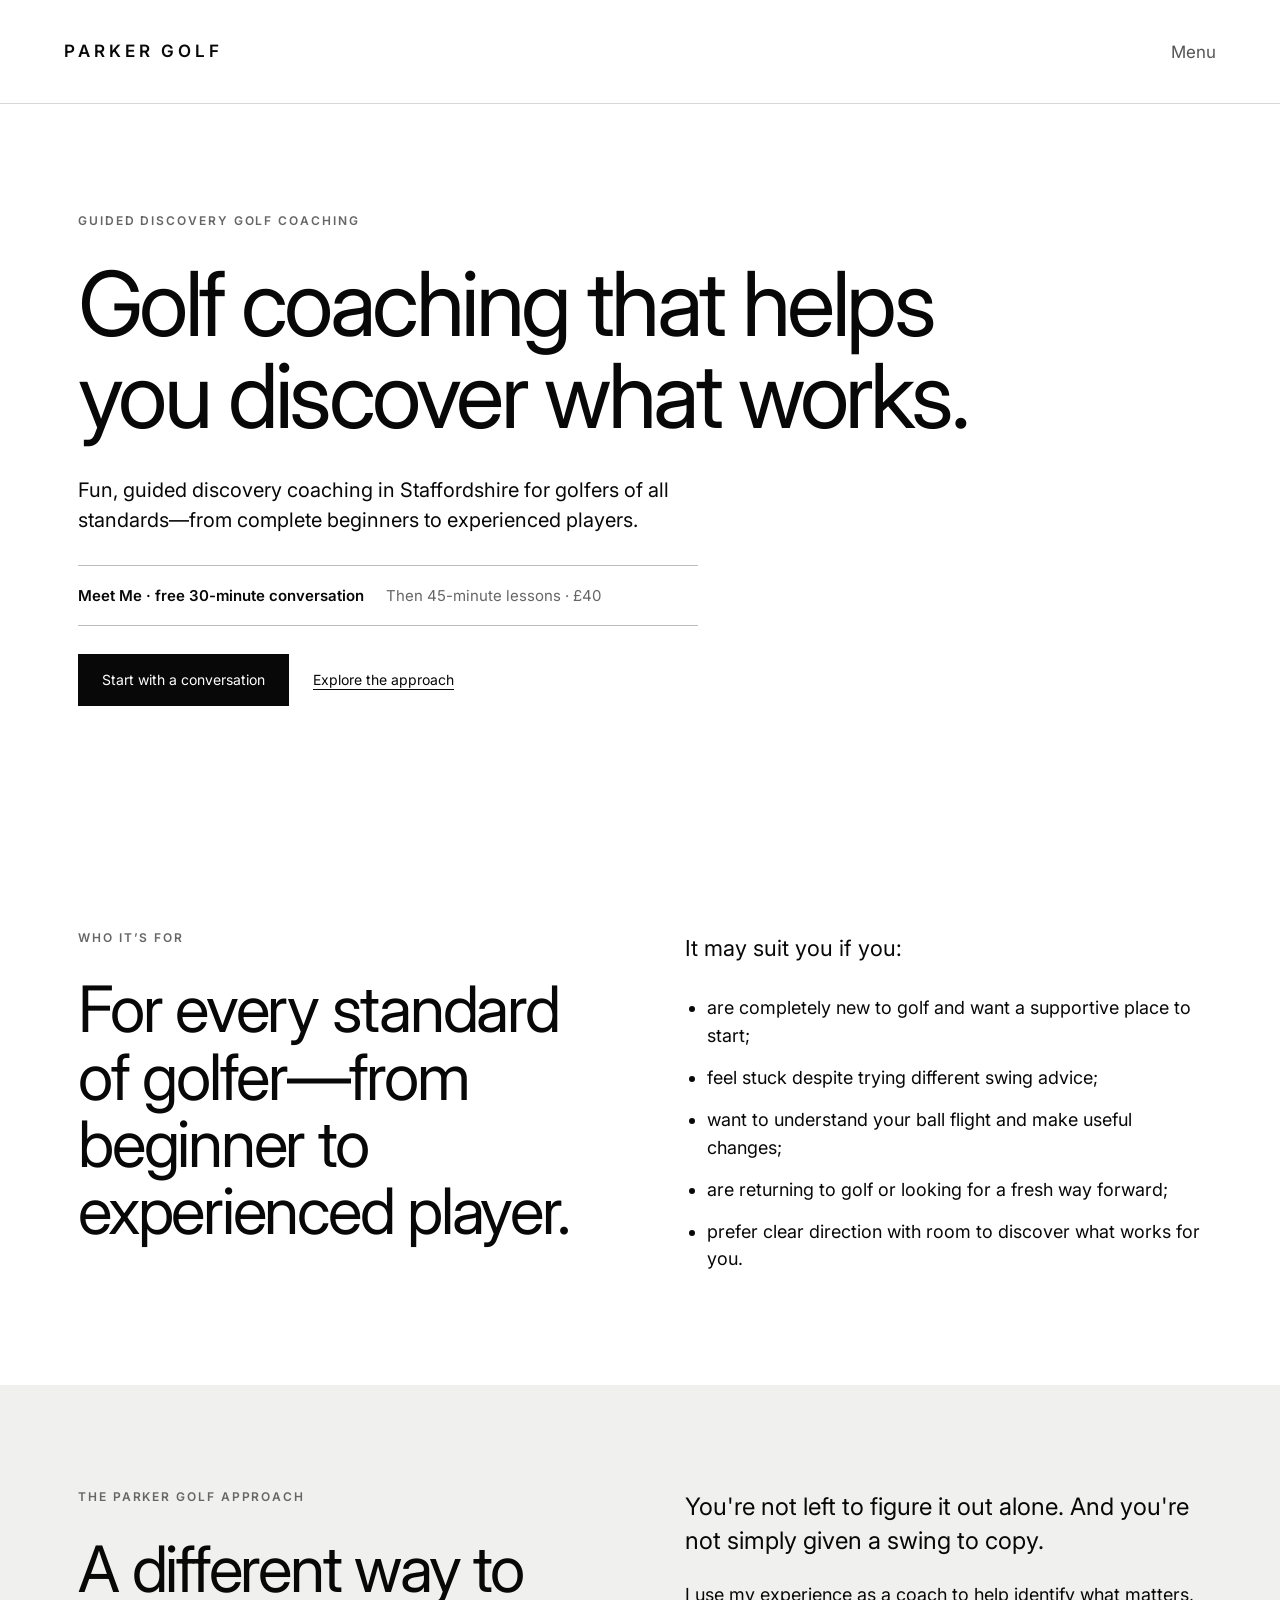
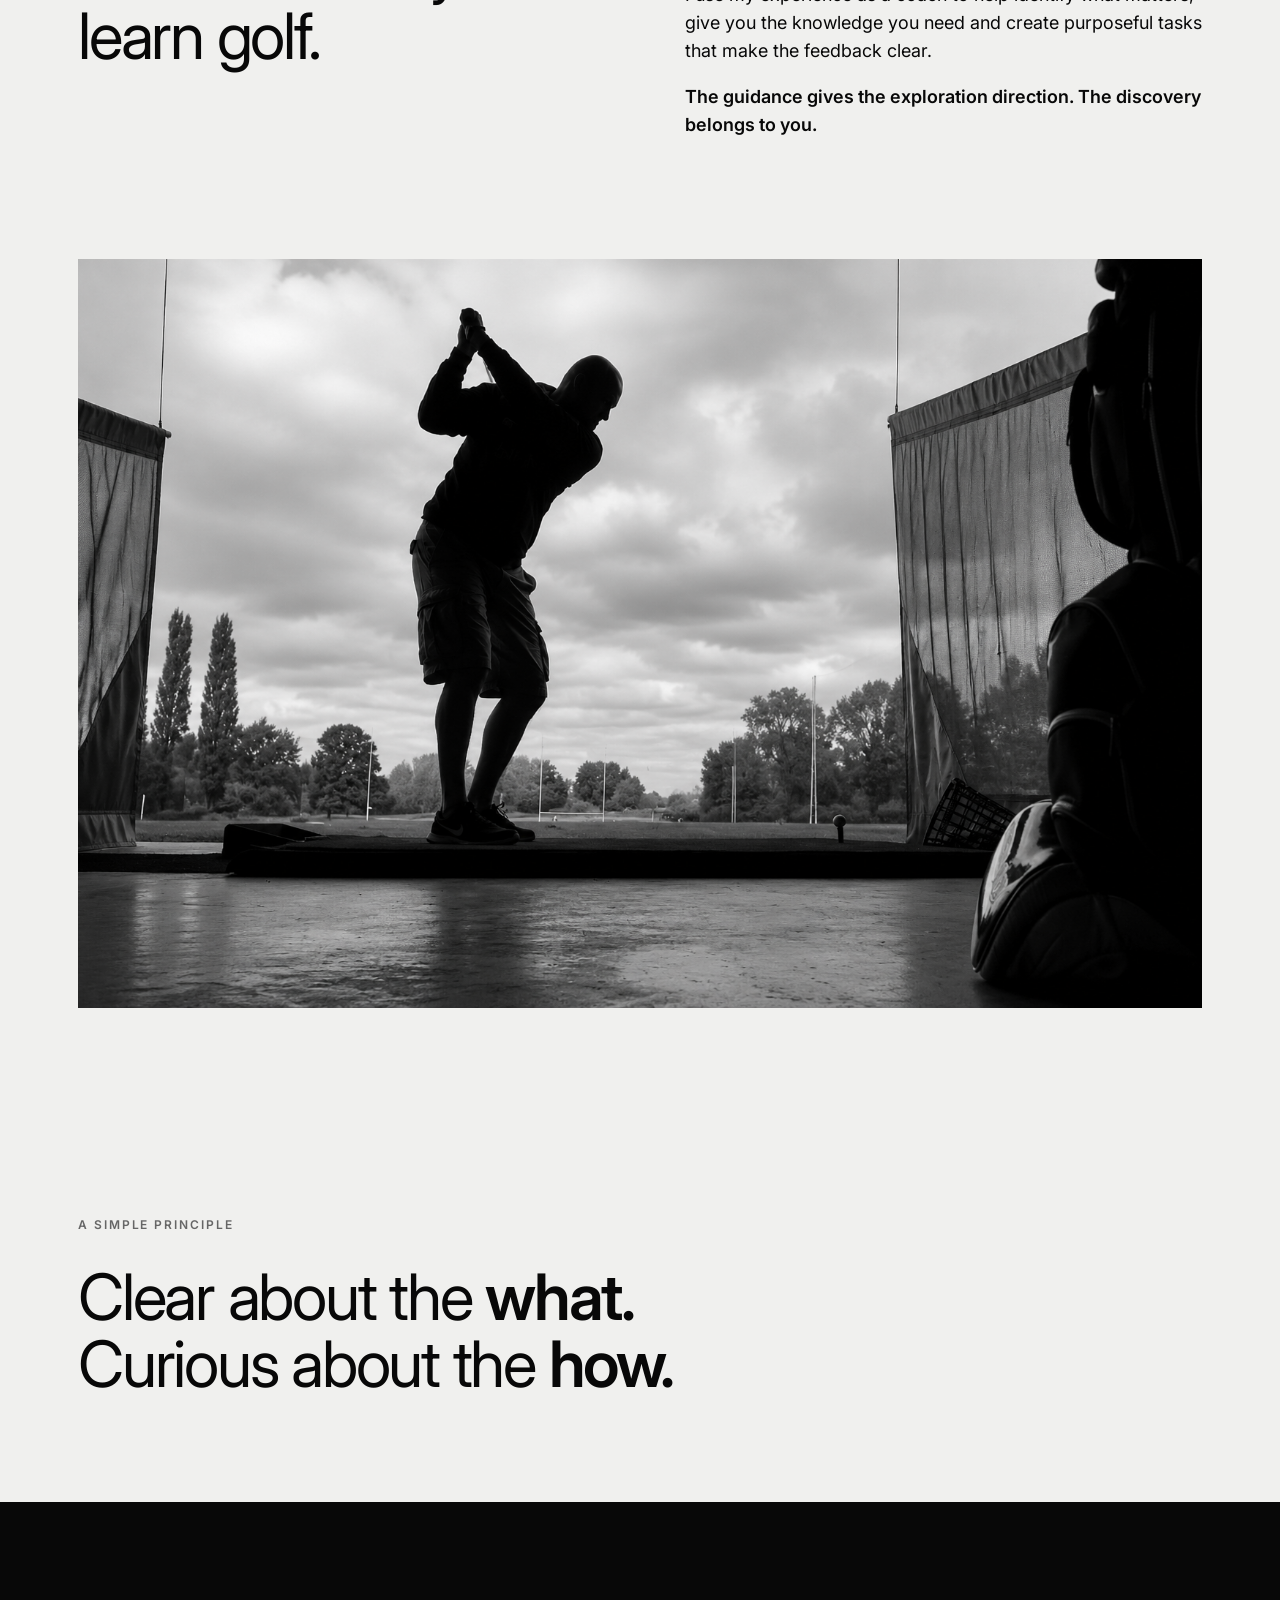
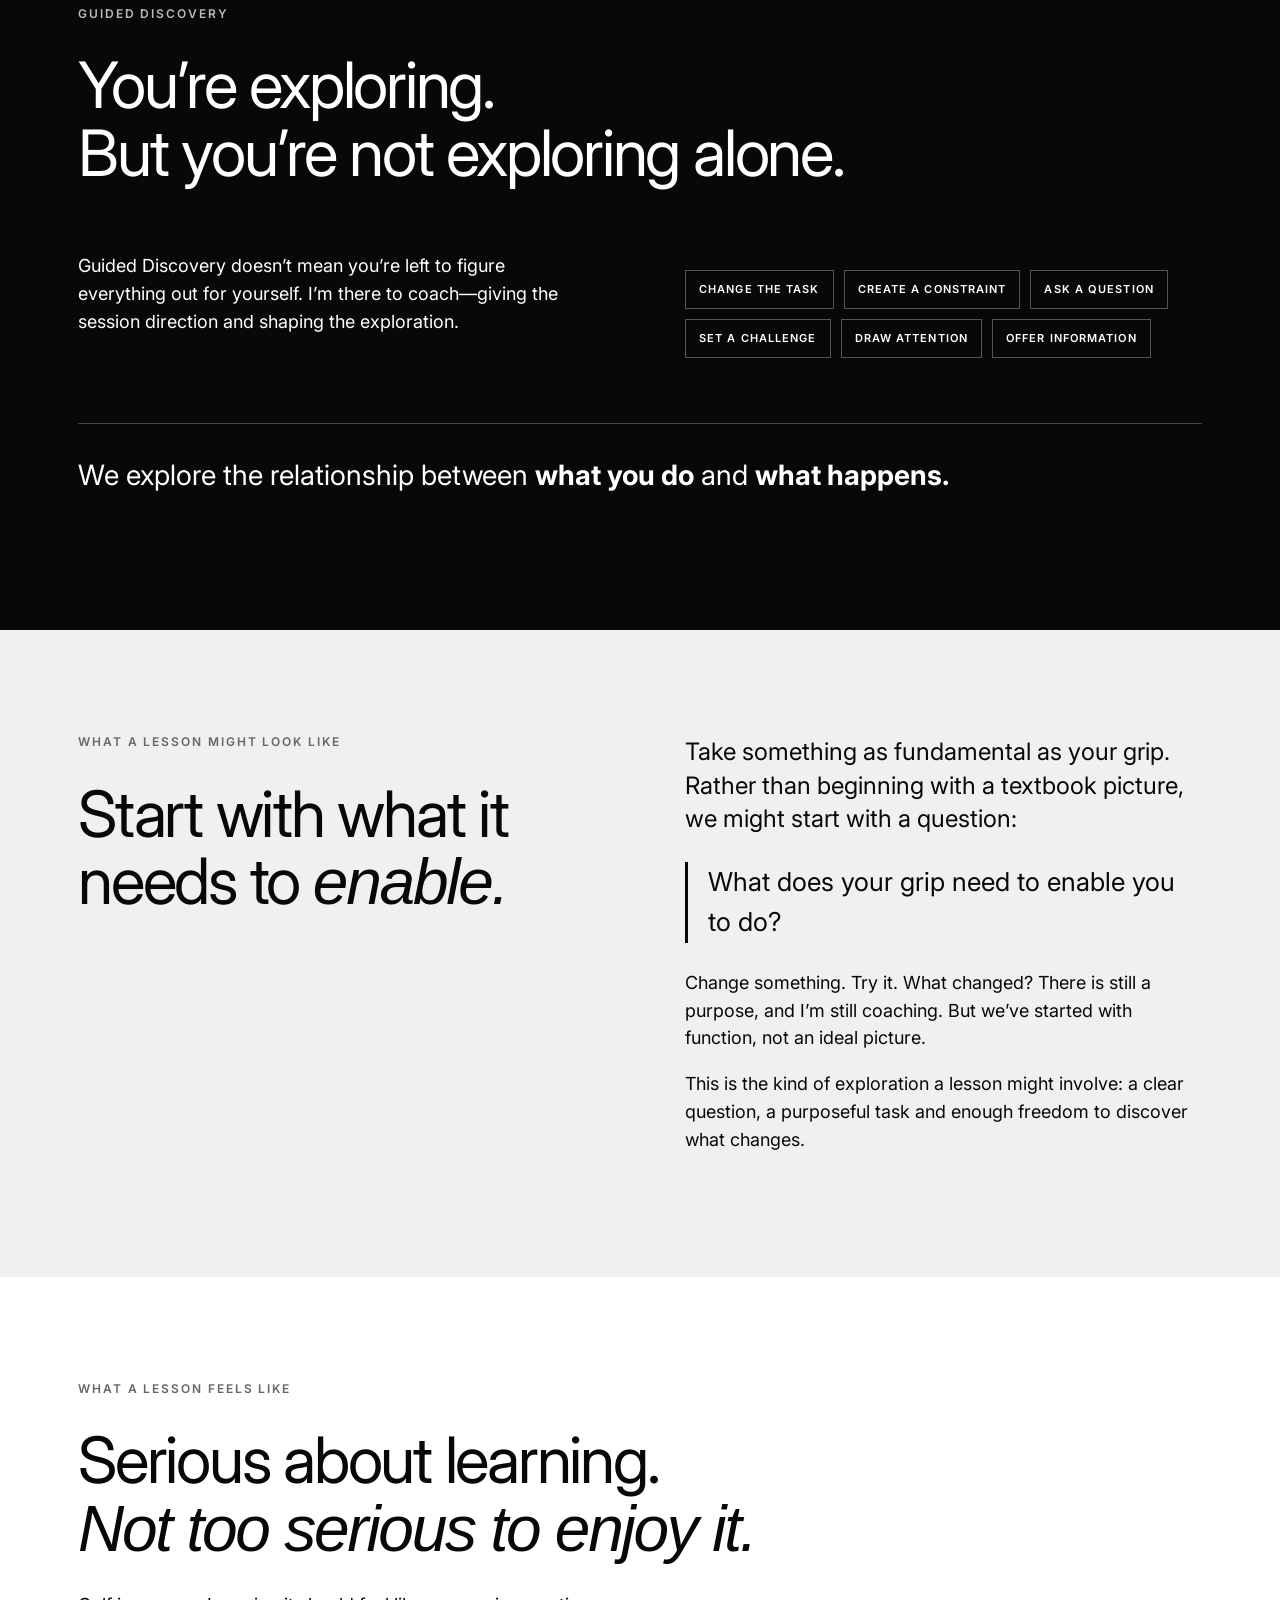
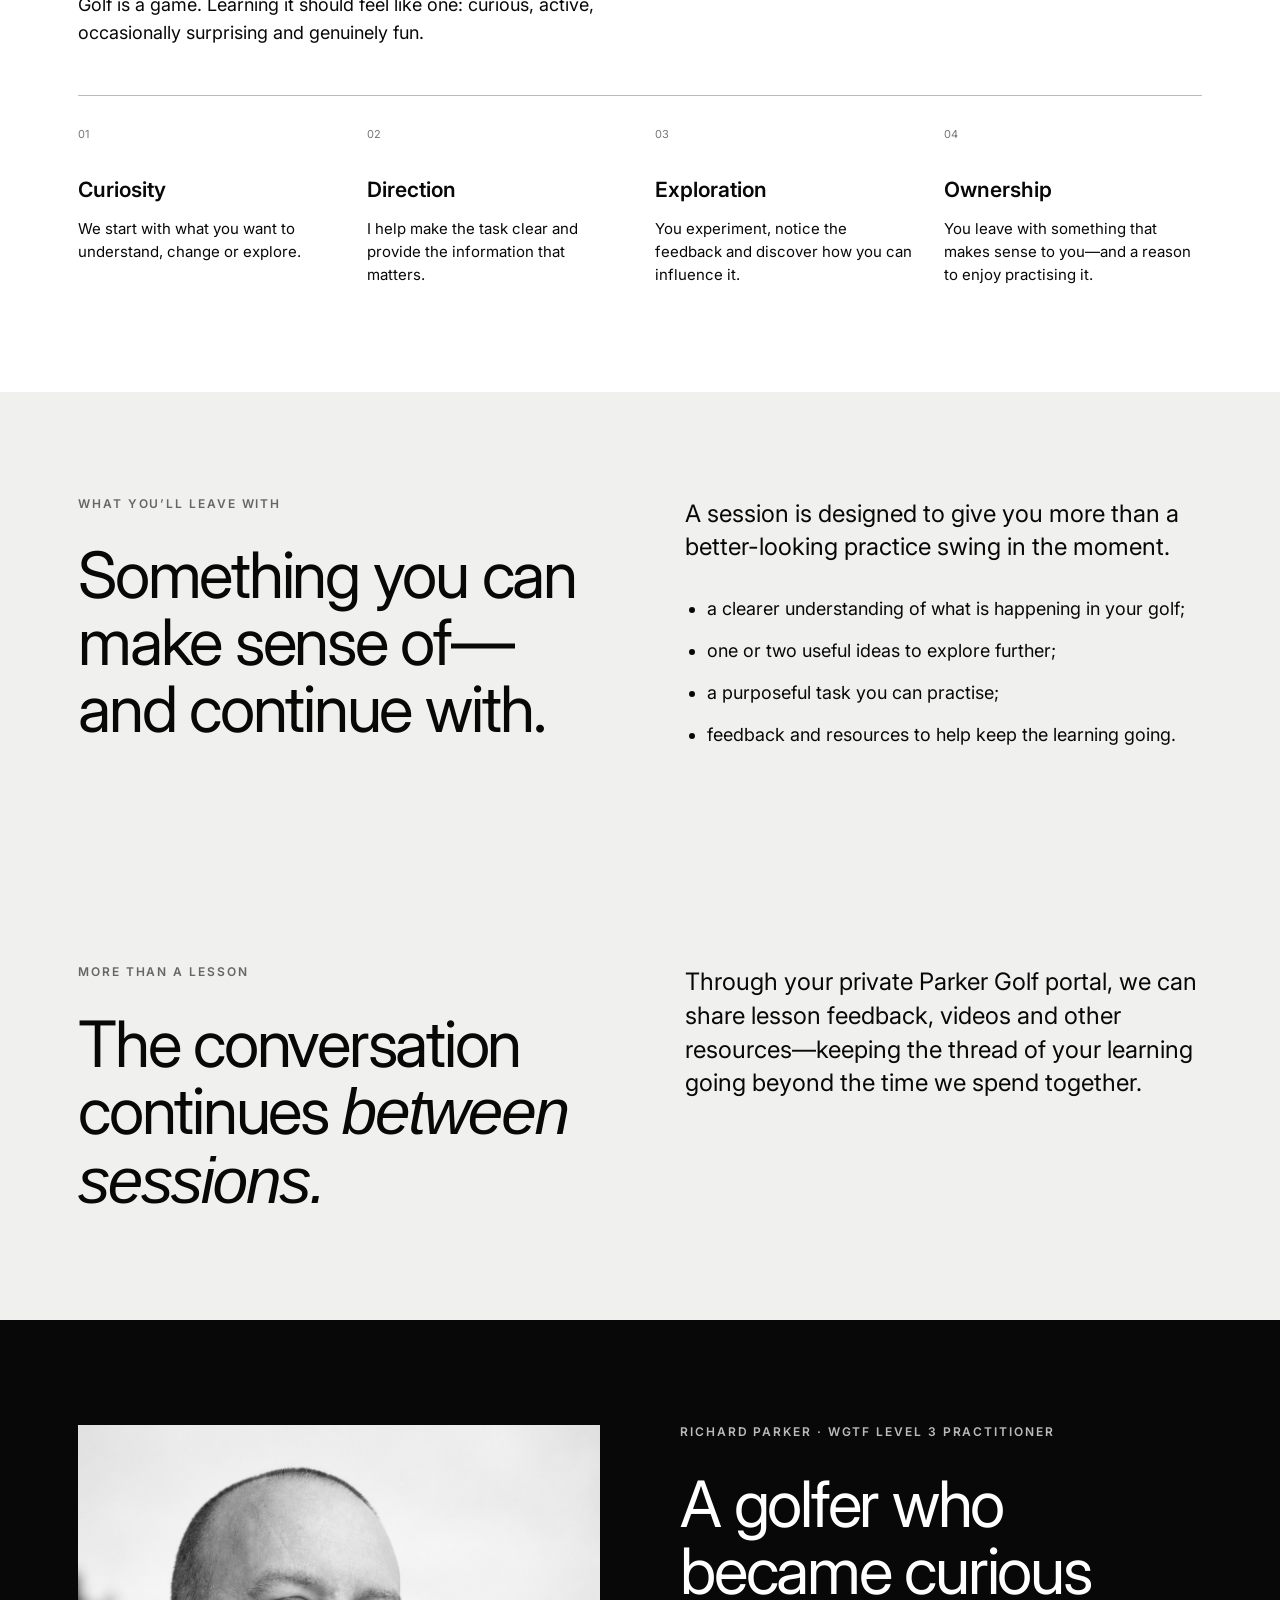
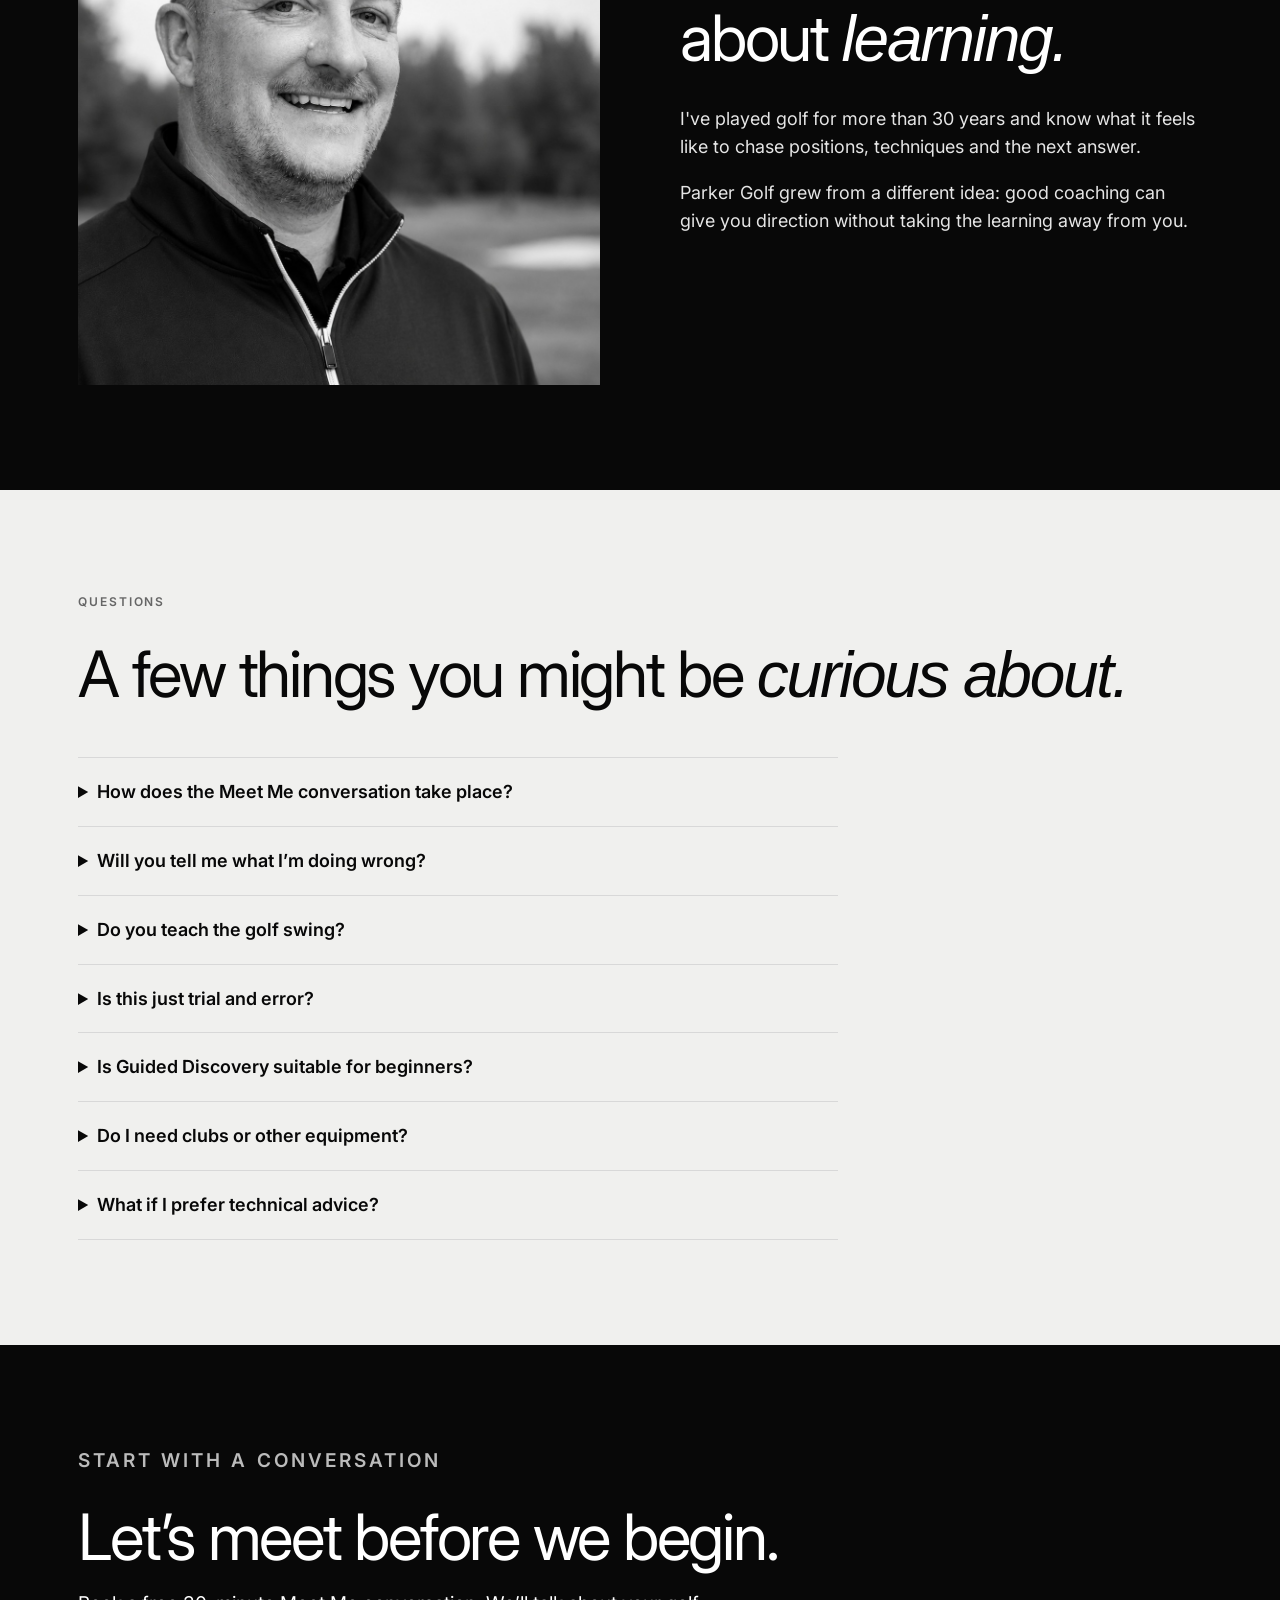
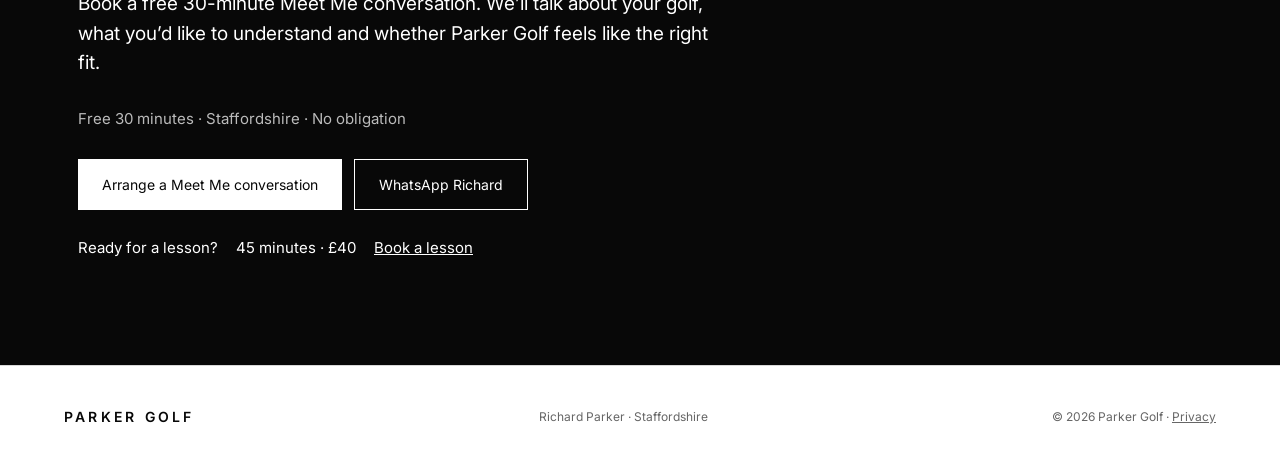
==== commit 5fcb4fc7: "Add files via upload" ====
--- a/index.html
+++ b/index.html
@@ -61,7 +61,7 @@
 <style>.contact-offer{font-size:15px!important;color:#bbb;margin-top:30px}</style>
 <style>.about-white{background:#fff}</style>
 <style>.about-dark{background:#080808;color:#fff}.about-dark .label{color:#bbb}.about-dark .about-text p:not(.label){color:#e5e5e5}.about-dark .about-text h2{color:#fff}</style>
-<style>.contact-copy{max-width:760px;padding-left:0}.contact-details{display:flex;gap:18px;flex-wrap:wrap;margin-top:26px;font-size:15px}.contact-details a{text-decoration:underline}.contact-actions{margin-top:28px}@media(max-width:760px){.contact-details{flex-direction:column;gap:8px}}</style>
+<style>.contact-copy{max-width:1180px;padding-left:28px;padding-right:28px}.contact-details{display:flex;gap:18px;flex-wrap:wrap;margin-top:26px;font-size:15px}.contact-details a{text-decoration:underline}.contact-actions{margin-top:28px}@media(max-width:760px){.contact-copy{padding-left:26px;padding-right:26px}.contact-details{flex-direction:column;gap:8px}}</style>
 <style>.faq-list{max-width:760px;margin:48px 0 0;text-align:left}</style>
 </head>
 <body>
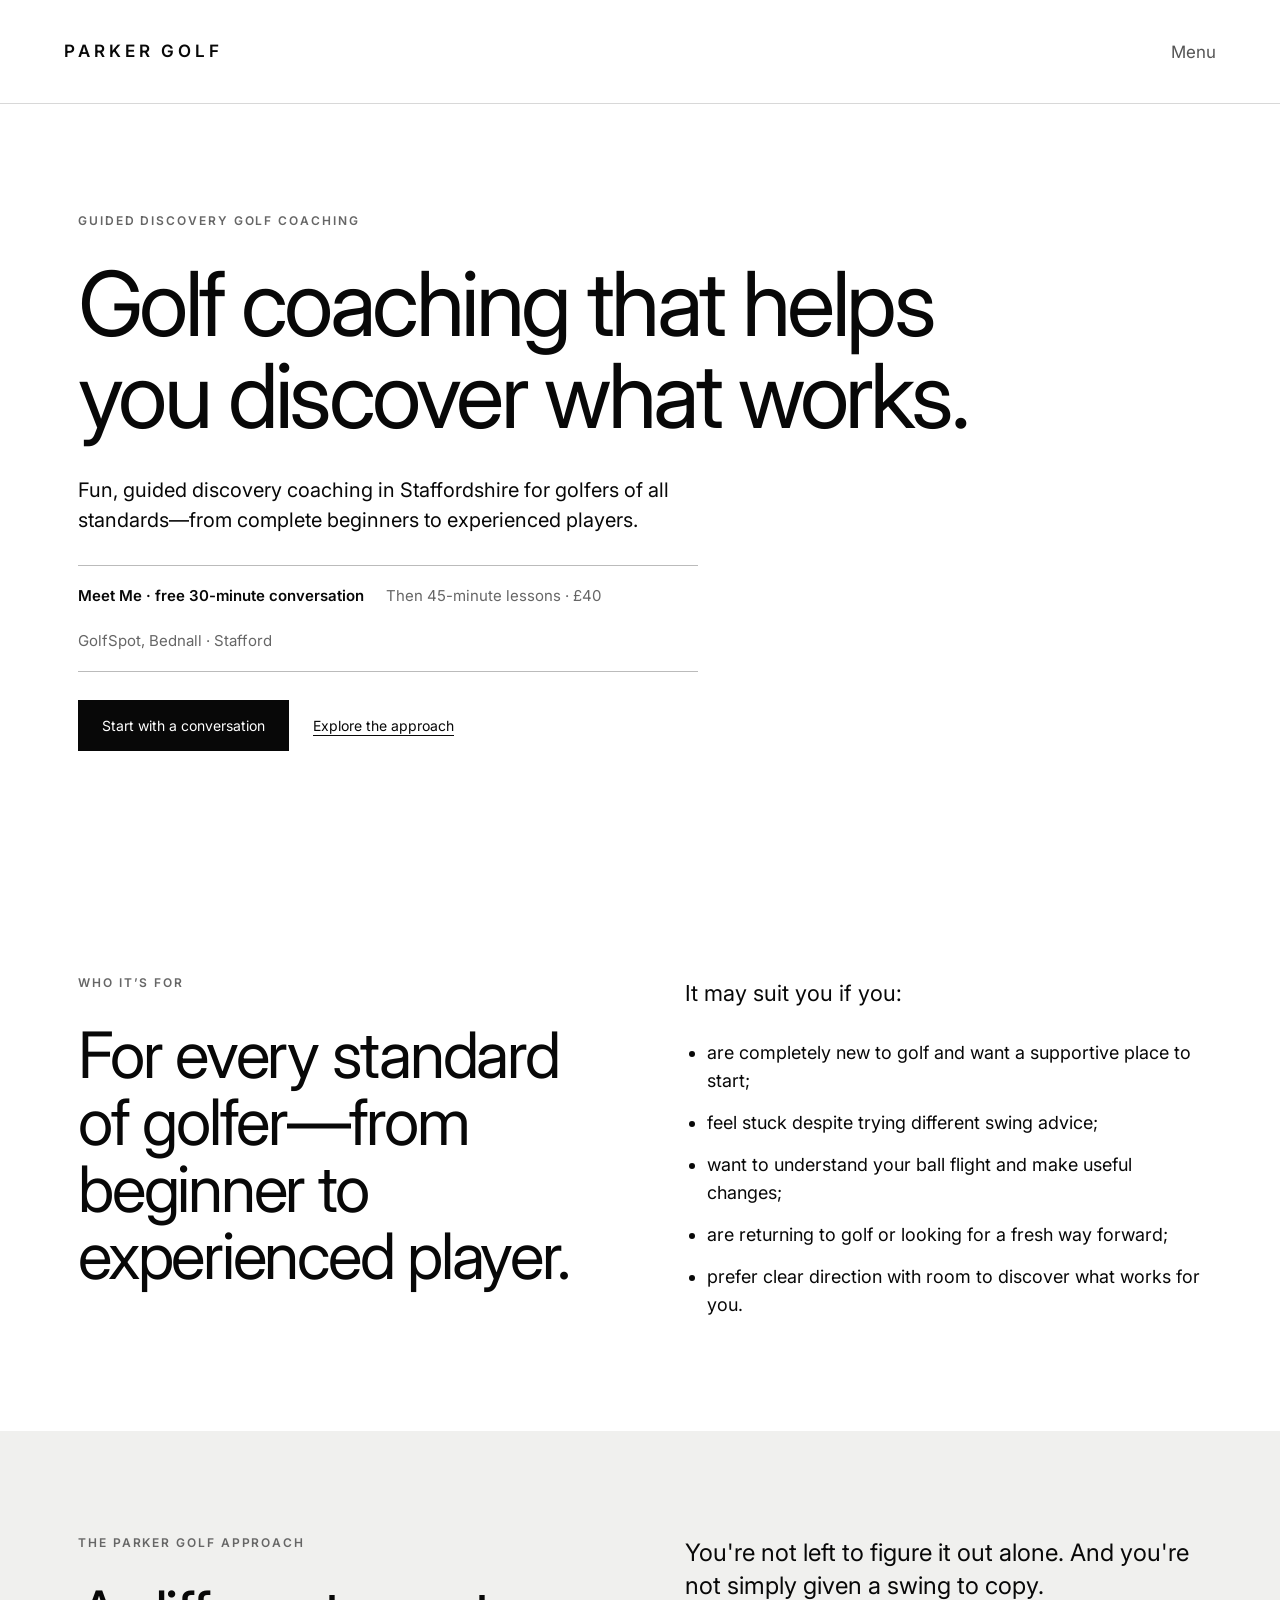
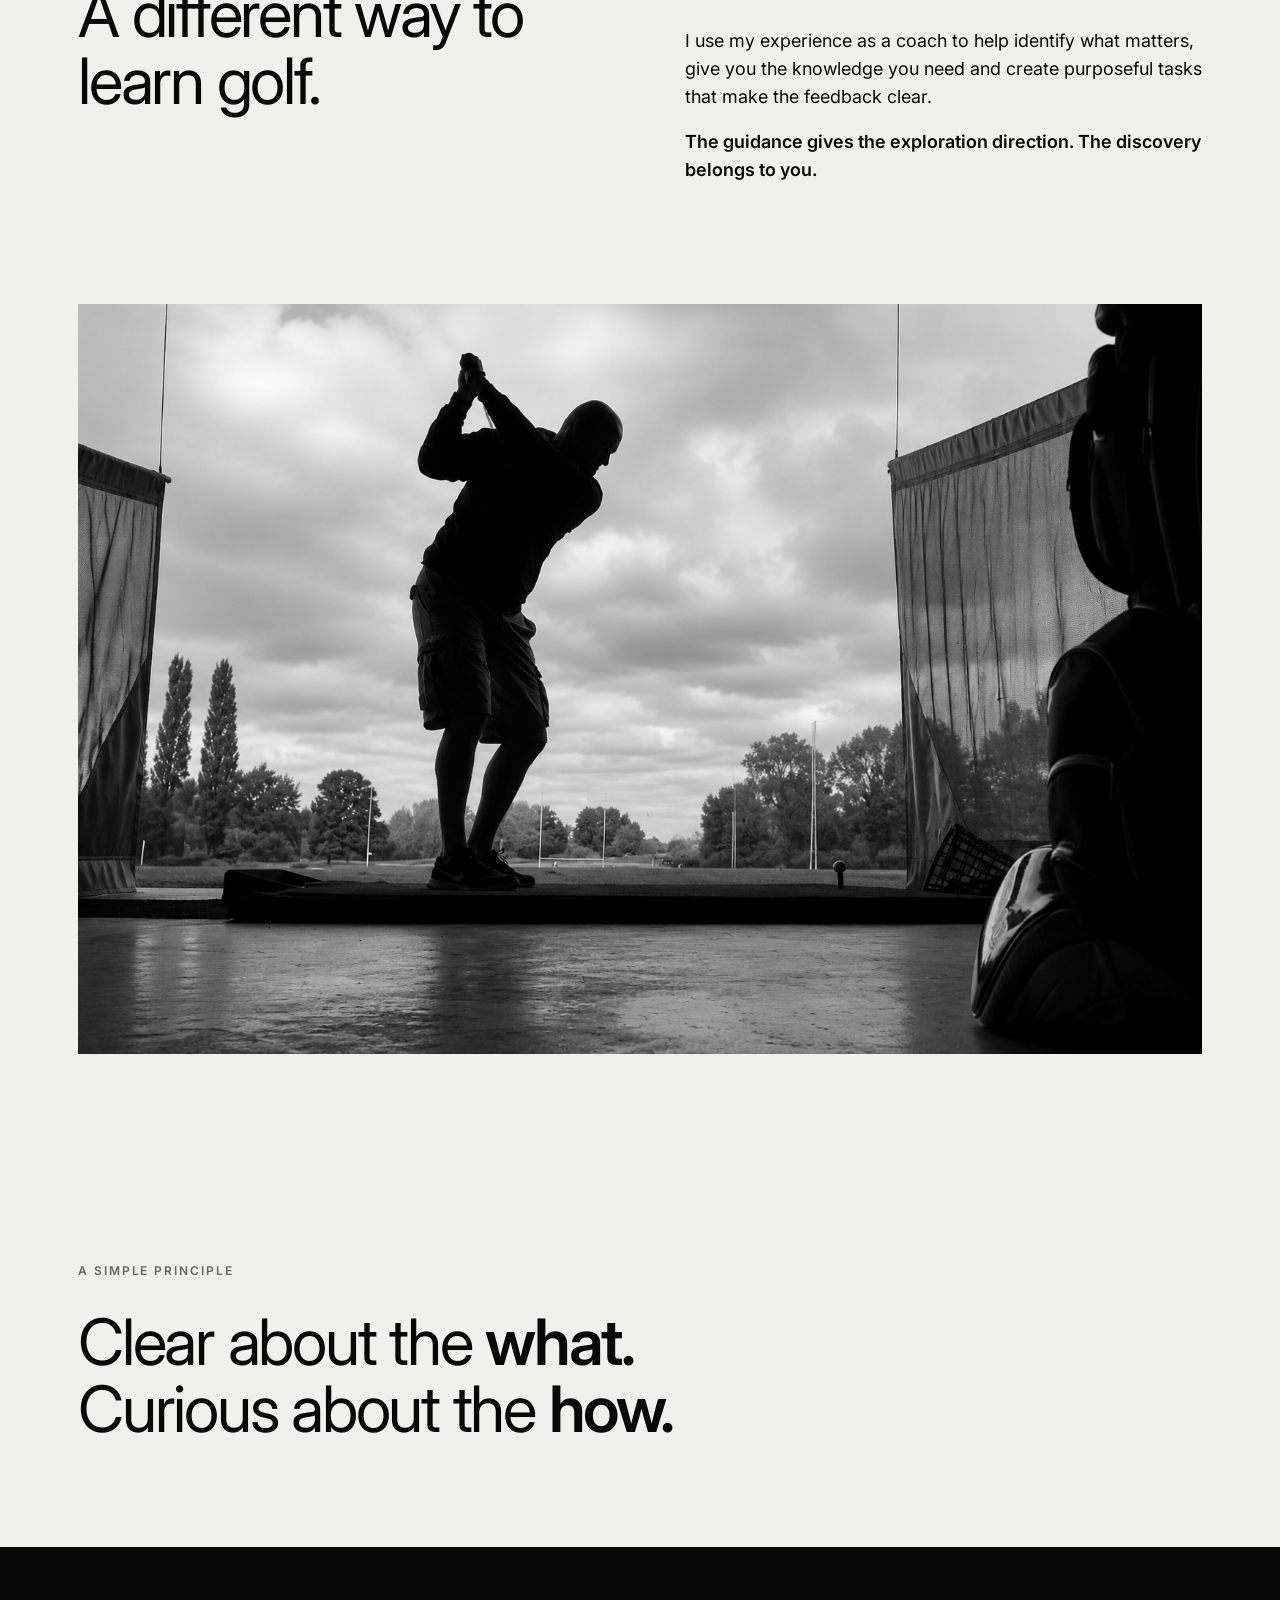
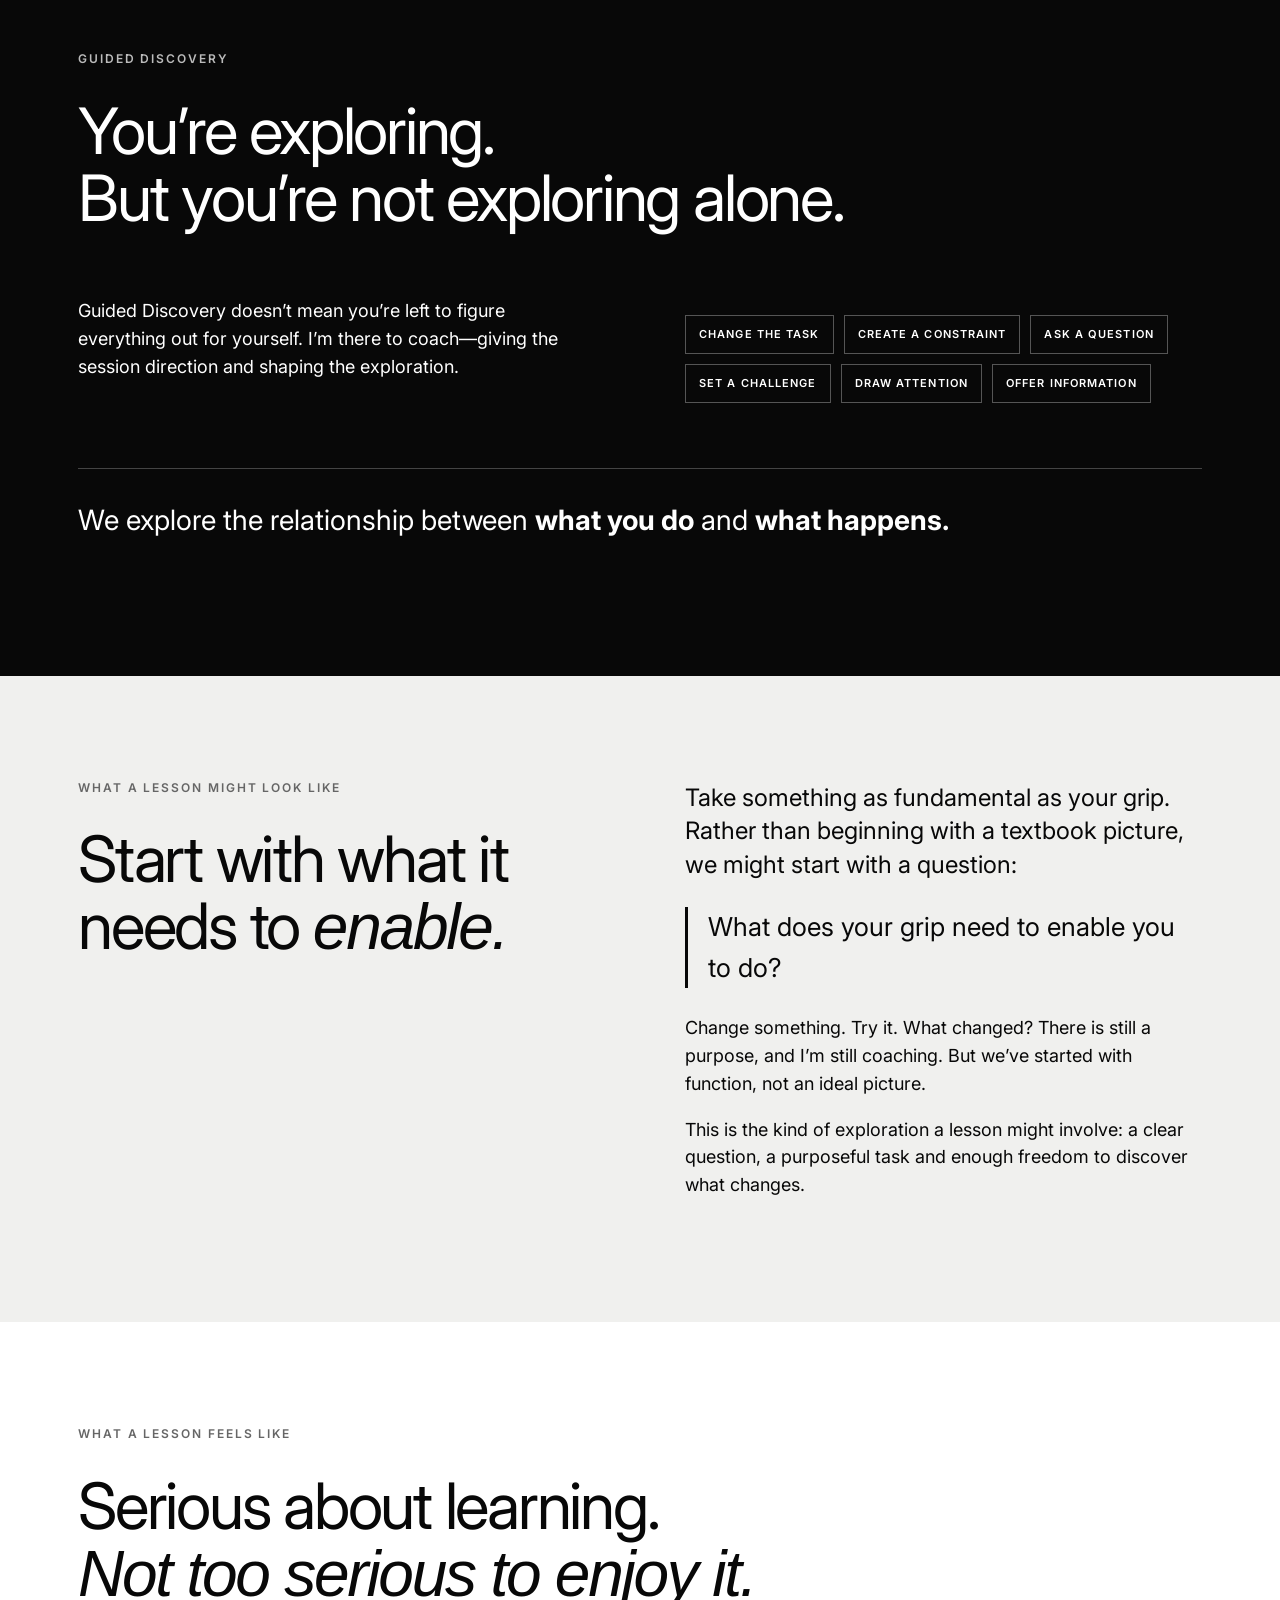
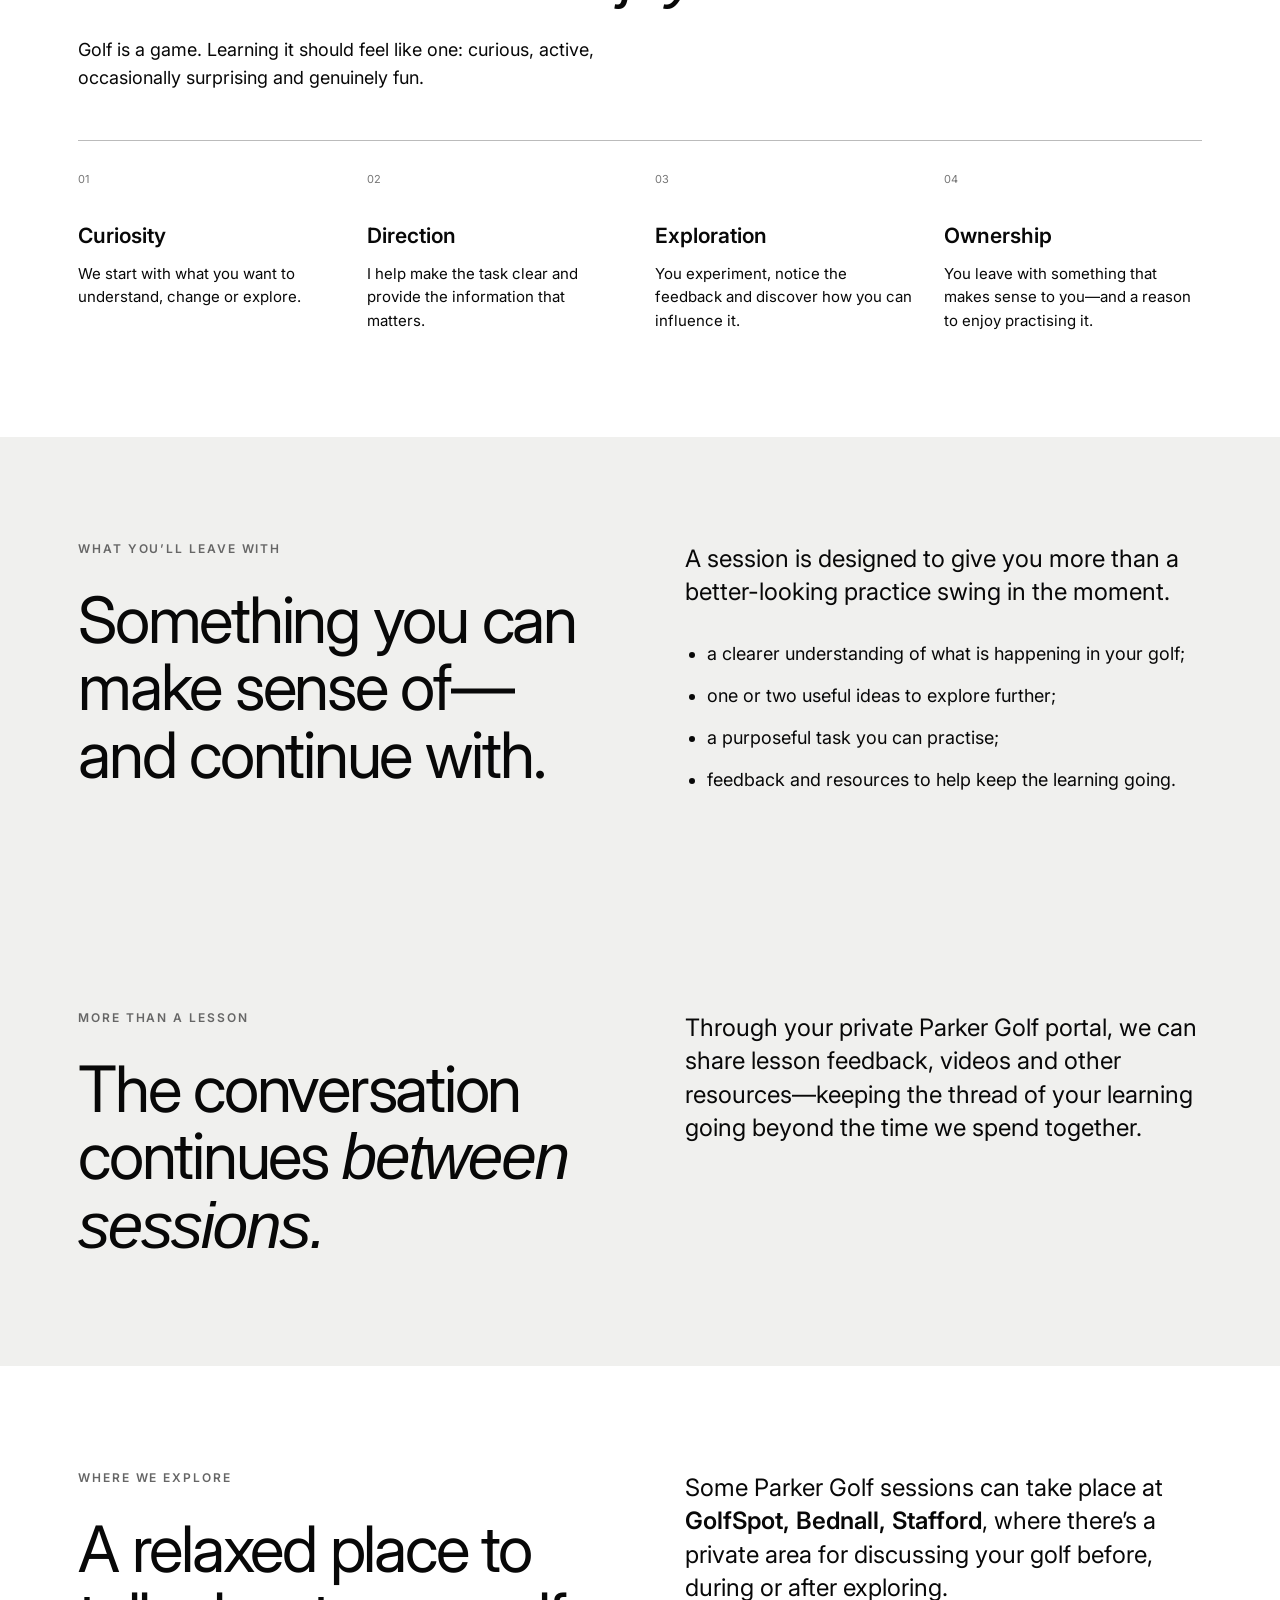
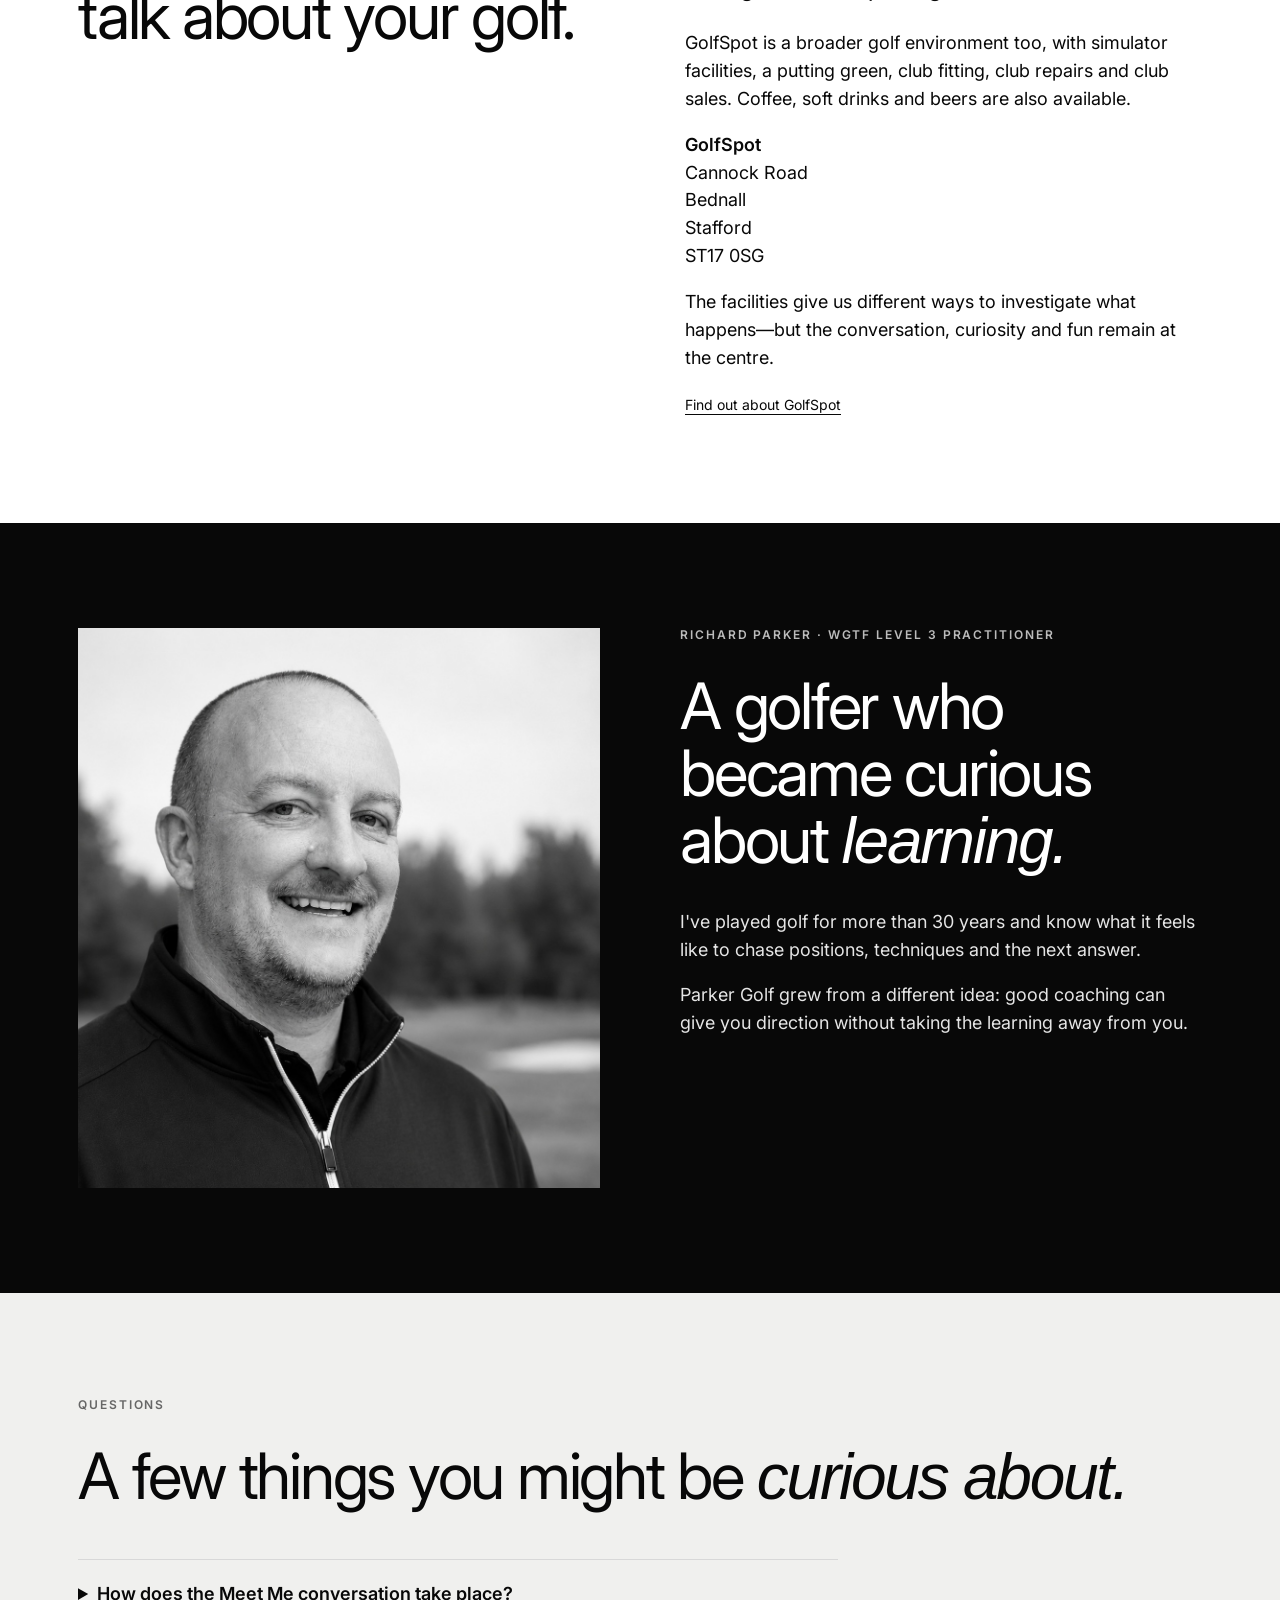
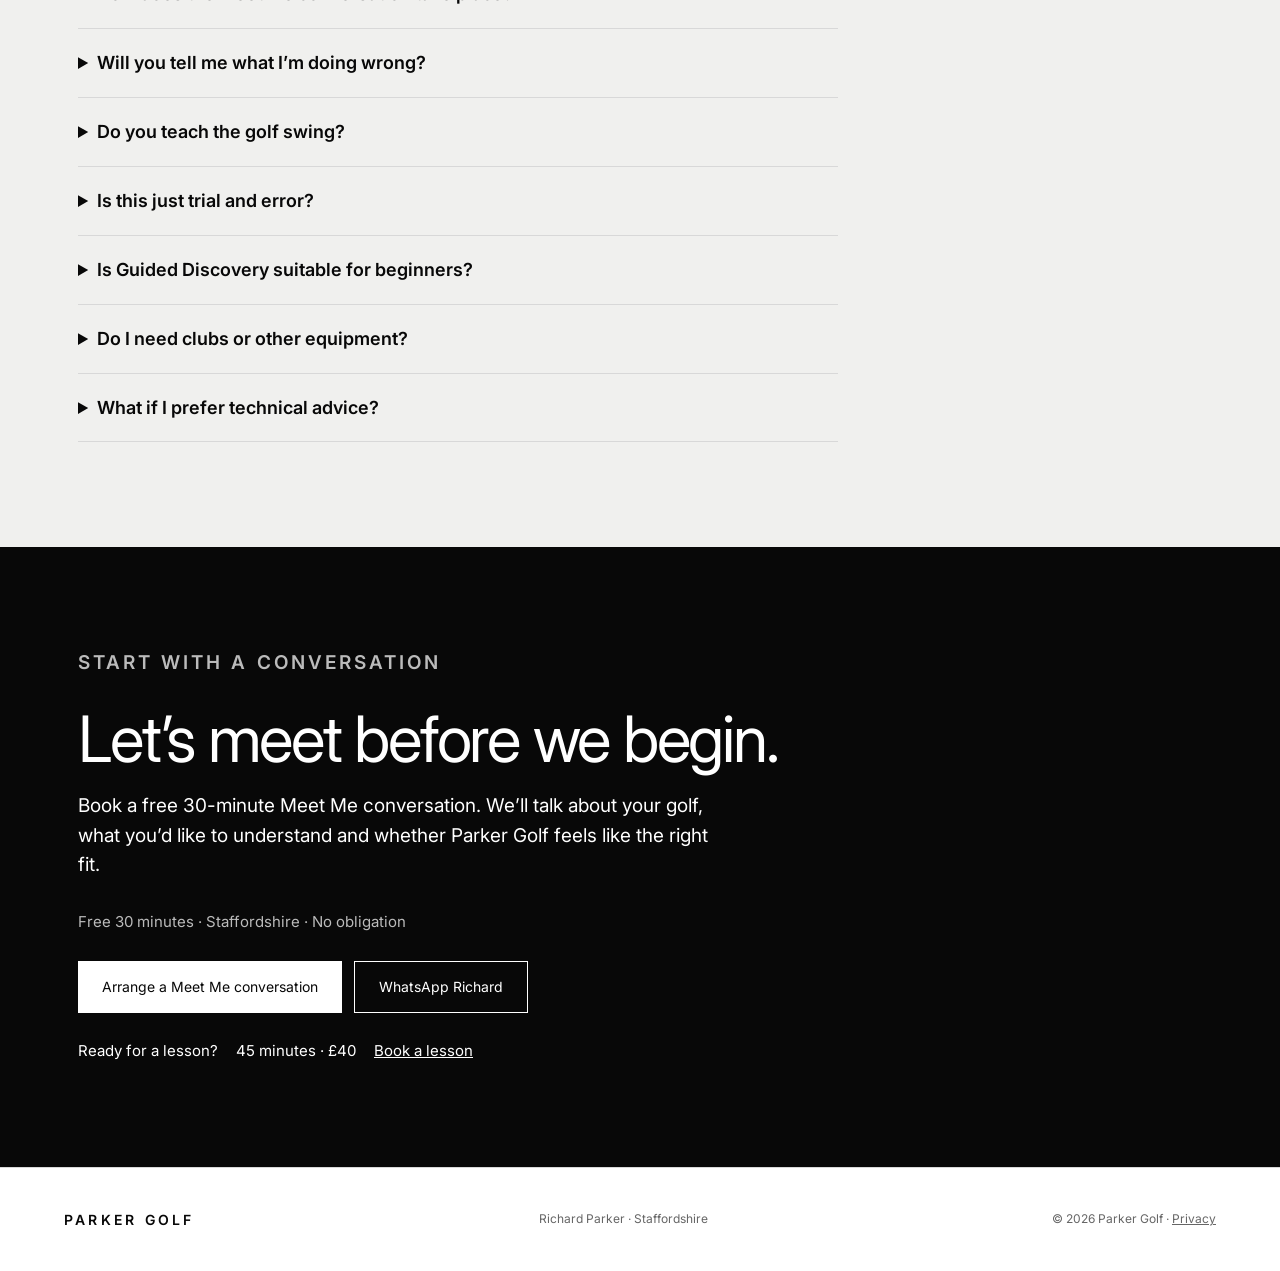
==== commit 25ee13cb: "Add files via upload" ====
--- a/index.html
+++ b/index.html
@@ -72,7 +72,7 @@
 <p class="label">GUIDED DISCOVERY GOLF COACHING</p>
 <h1>Golf coaching that helps you discover what works.</h1>
 <p class="hero-copy">Fun, guided discovery coaching in Staffordshire for golfers of all standards—from complete beginners to experienced players.</p>
-<div class="hero-offer"><strong>Meet Me · free 30-minute conversation</strong><span>Then 45-minute lessons · £40</span></div>
+<div class="hero-offer"><strong>Meet Me · free 30-minute conversation</strong><span>Then 45-minute lessons · £40</span><span>GolfSpot, Bednall · Stafford</span></div>
 <div class="hero-actions"><a class="action" href="#contact">Start with a conversation</a><a class="text-action" href="#approach">Explore the approach</a></div>
 </section>
 
@@ -106,6 +106,8 @@
 
 <section class="section soft"><div class="wrap grid"><div><p class="label">MORE THAN A LESSON</p><h2>The conversation continues <em>between sessions.</em></h2></div><div class="copy"><p>Through your private Parker Golf portal, we can share lesson feedback, videos and other resources—keeping the thread of your learning going beyond the time we spend together.</p></div></div></section>
 
+<section class="section golfspot-section"><div class="wrap grid"><div><p class="label">WHERE WE EXPLORE</p><h2>A relaxed place to talk about your golf.</h2></div><div class="copy"><p>Some Parker Golf sessions can take place at <strong>GolfSpot, Bednall, Stafford</strong>, where there’s a private area for discussing your golf before, during or after exploring.</p><p>GolfSpot is a broader golf environment too, with simulator facilities, a putting green, club fitting, club repairs and club sales. Coffee, soft drinks and beers are also available.</p><p><strong>GolfSpot</strong><br>Cannock Road<br>Bednall<br>Stafford<br>ST17 0SG</p><p>The facilities give us different ways to investigate what happens—but the conversation, curiosity and fun remain at the centre.</p><a class="text-action" href="https://www.golfspot.co.uk/" target="_blank" rel="noopener">Find out about GolfSpot</a></div></div></section>
+
 <section id="richard" class="about-dark"><div class="section wrap about">
 <div class="portrait"><img src="richard-parker.jpg" alt="Richard Parker"></div>
 <div class="about-text"><p class="label">RICHARD PARKER · WGTF LEVEL 3 PRACTITIONER</p><h2>A golfer who became curious about <em>learning.</em></h2>
